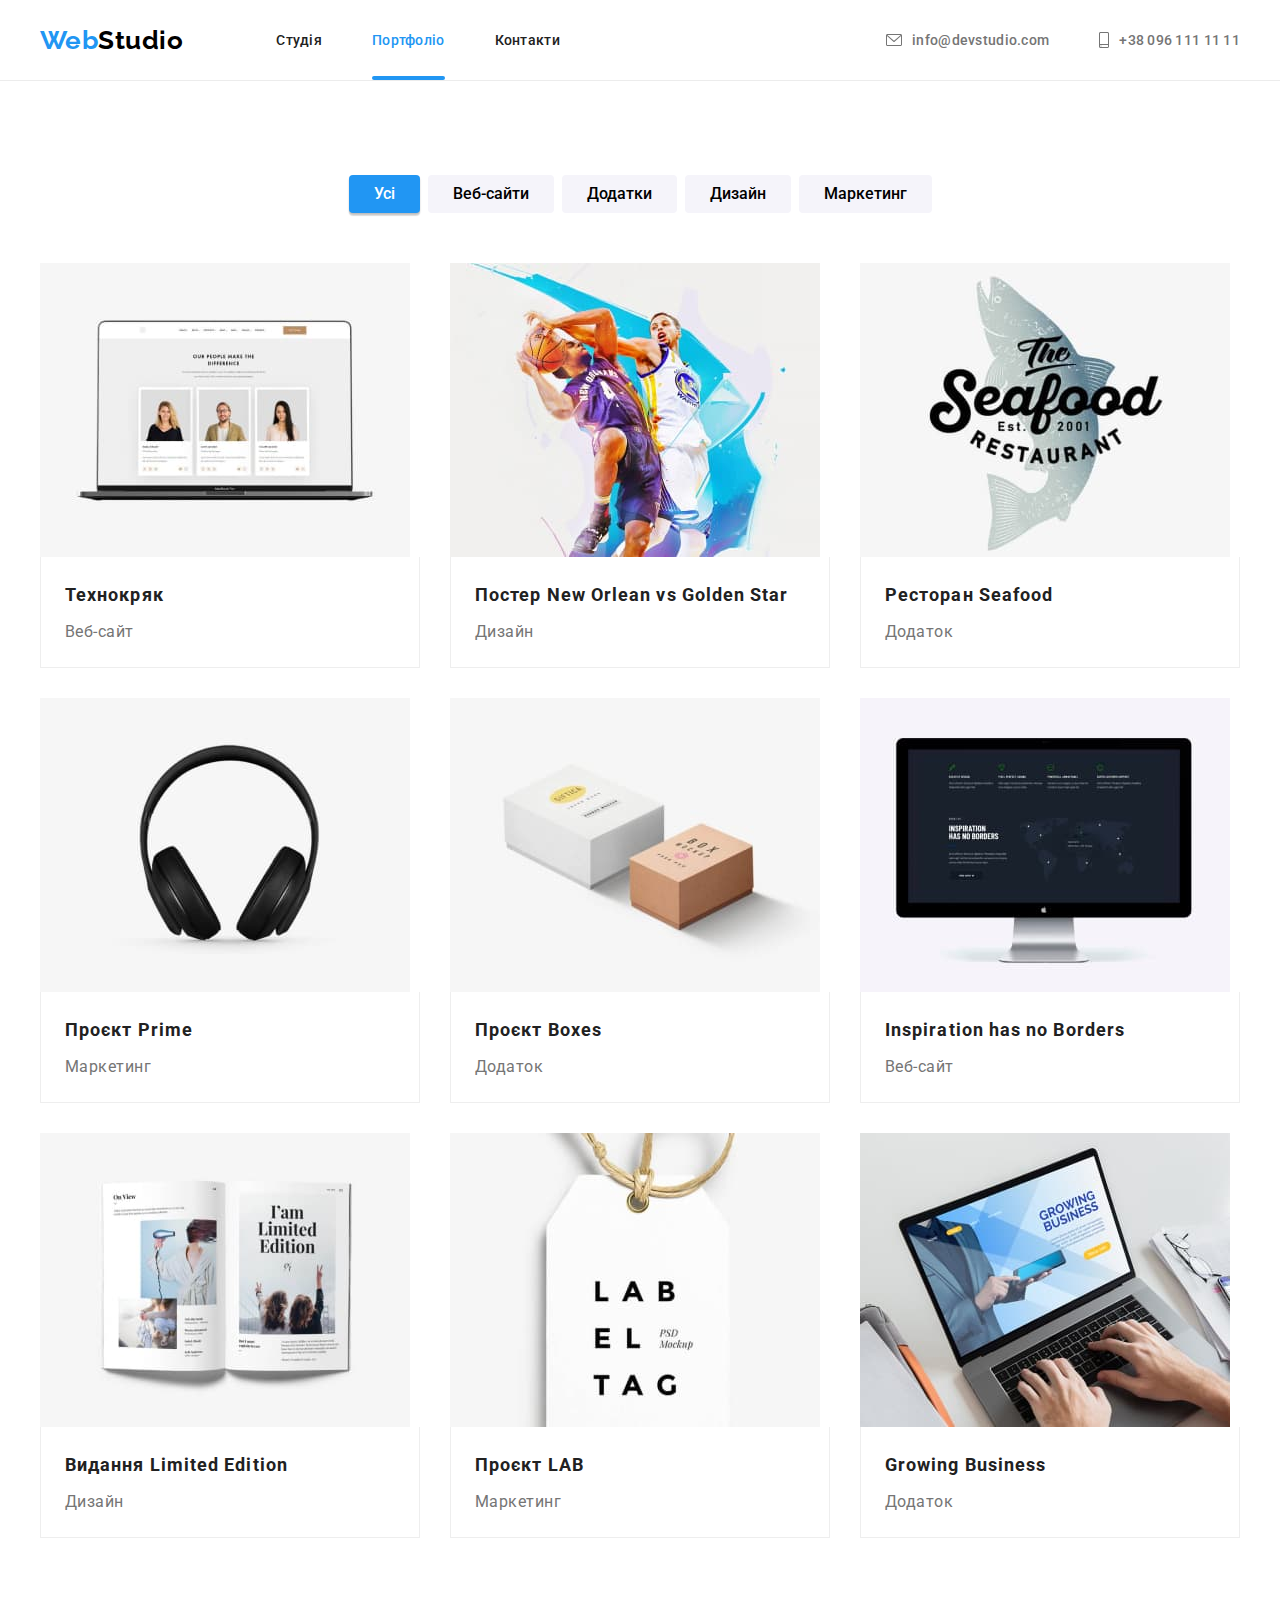
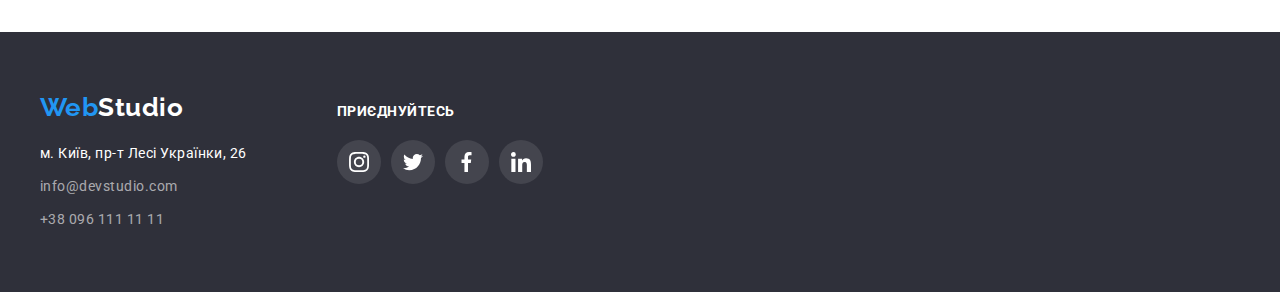
==== portfolio.html @ 825cc547 "copied files from goit-markup-hw-06" ====
<!DOCTYPE html>
<html lang="uk">
  <head>
    <meta charset="UTF-8" />
    <meta http-equiv="X-UA-Compatible" content="IE=edge" />
    <meta name="viewport" content="width=device-width, initial-scale=1.0" />
    <link
      rel="stylesheet"
      href="https://cdnjs.cloudflare.com/ajax/libs/modern-normalize/1.1.0/modern-normalize.min.css"
      integrity="sha512-wpPYUAdjBVSE4KJnH1VR1HeZfpl1ub8YT/NKx4PuQ5NmX2tKuGu6U/JRp5y+Y8XG2tV+wKQpNHVUX03MfMFn9Q=="
      crossorigin="anonymous"
      referrerpolicy="no-referrer" />
    <link rel="stylesheet" href="./css/style.css" />
    <link rel="preconnect" href="https://fonts.googleapis.com" />
    <link rel="preconnect" href="https://fonts.gstatic.com" crossorigin />
    <link
      href="https://fonts.googleapis.com/css2?family=Raleway:wght@700&family=Roboto:wght@400;500;700;900&display=swap"
      rel="stylesheet" />
    <title>Студія веб розробки WebStudio</title>
  </head>

  <body class="page">
    <header class="header">
      <div class="container header-container">
        <nav class="header-nav">
          <a class="logo link header-logo" href="./index.html" lang="en">
            <span class="logo--accent">Web</span
            ><span class="logo--dark">Studio</span></a
          >
          <ul class="list header-list">
            <li class="header-item">
              <a class="link header-link" href="./index.html">Студія</a>
            </li>
            <li class="header-item">
              <a class="link header-link current" href="./portfolio.html">
                Портфоліо
              </a>
            </li>
            <li class="header-item">
              <a class="link header-link" href="#">Контакти</a>
            </li>
          </ul>
        </nav>
        <ul class="list header-list">
          <li class="header-item">
            <a
              class="link header-link header-link-contacts"
              href="mailto:info@devstudio.com">
              <svg class="header-icon" width="16" height="12">
                <use href="./images/icons.svg#envelope"></use>
              </svg>
              info@devstudio.com
            </a>
          </li>
          <li class="header-item">
            <a
              class="link header-link header-link-contacts"
              href="tel:+380961111111">
              <svg class="header-icon" width="10px" height="16px">
                <use href="./images/icons.svg#smartphone"></use>
              </svg>
              +38 096 111 11 11
            </a>
          </li>
        </ul>
      </div>
    </header>
    <main>
      <section class="section">
        <div class="container portfolio">
          <h2 class="visually-hidden">Наші проєкти</h2>
          <ul class="list portfolio-filters">
            <li class="portfolio-filter">
              <button class="btn btn-filter active" type="button">Усі</button>
            </li>
            <li class="portfolio-filter">
              <button class="btn btn-filter" type="button">Веб-сайти</button>
            </li>
            <li class="portfolio-filter">
              <button class="btn btn-filter" type="button">Додатки</button>
            </li>
            <li class="portfolio-filter">
              <button class="btn btn-filter" type="button">Дизайн</button>
            </li>
            <li class="portfolio-filter">
              <button class="btn btn-filter" type="button">Маркетинг</button>
            </li>
          </ul>
          <ul class="list portfolio-list card-set">
            <li class="portfolio-item card-set-item">
              <a class="link portfolio-link" href="#">
                <div class="portfolio-overlay-wrap">
                  <img
                    src="./images/portfolio/project-website-tehnokrjak-compress.jpg"
                    alt="Ноутбук з зображенням команди на екрані"
                    width="370"
                    height="294" />
                  <div class="portfolio-overlay-card">
                    <p class="portfolio-overlay-text">
                      Ресурс пропонує комплексні пропозиції з різним рівнем
                      функціоналу та сервісів. Все це дозволить відвідувачу
                      отримати вичерпні відомості про компанію чи приватну
                      особу.
                    </p>
                  </div>
                </div>
                <div class="portfolio-text">
                  <h3 class="portfolio-heading">Технокряк</h3>
                  <p class="portfolio-desc">Веб-сайт</p>
                </div>
              </a>
            </li>
            <li class="portfolio-item card-set-item">
              <a class="link portfolio-link" href="#"
                ><div class="portfolio-overlay-wrap">
                  <img
                    src="./images/portfolio/project-poster-compress.jpg"
                    alt=""
                    width="370"
                    height="294" />
                  <div class="portfolio-overlay-card">
                    <p class="portfolio-overlay-text">
                      Ресурс пропонує комплексні пропозиції з різним рівнем
                      функціоналу та сервісів. Все це дозволить відвідувачу
                      отримати вичерпні відомості про компанію чи приватну
                      особу.
                    </p>
                  </div>
                </div>
                <div class="portfolio-text">
                  <h3 class="portfolio-heading">
                    Постер New Orlean vs Golden Star
                  </h3>
                  <p class="portfolio-desc">Дизайн</p>
                </div>
              </a>
            </li>
            <li class="portfolio-item card-set-item">
              <a class="link portfolio-link" href="#">
                <div class="portfolio-overlay-wrap">
                  <img
                    src="./images/portfolio/project-restaurant-seafood-compress.jpg"
                    alt=""
                    width="370"
                    height="294" />
                  <div class="portfolio-overlay-card">
                    <p class="portfolio-overlay-text">
                      Ресурс пропонує комплексні пропозиції з різним рівнем
                      функціоналу та сервісів. Все це дозволить відвідувачу
                      отримати вичерпні відомості про компанію чи приватну
                      особу.
                    </p>
                  </div>
                </div>
                <div class="portfolio-text">
                  <h3 class="portfolio-heading">Ресторан Seafood</h3>
                  <p class="portfolio-desc">Додаток</p>
                </div>
              </a>
            </li>
            <li class="portfolio-item card-set-item">
              <a class="link portfolio-link" href="#"
                ><div class="portfolio-overlay-wrap">
                  <img
                    src="./images/portfolio/project-prime-compress.jpg"
                    alt=""
                    width="370"
                    height="294" />
                  <div class="portfolio-overlay-card">
                    <p class="portfolio-overlay-text">
                      Ресурс пропонує комплексні пропозиції з різним рівнем
                      функціоналу та сервісів. Все це дозволить відвідувачу
                      отримати вичерпні відомості про компанію чи приватну
                      особу.
                    </p>
                  </div>
                </div>
                <div class="portfolio-text">
                  <h3 class="portfolio-heading">Проєкт Prime</h3>
                  <p class="portfolio-desc">Маркетинг</p>
                </div>
              </a>
            </li>
            <li class="portfolio-item card-set-item">
              <a class="link portfolio-link" href="#"
                ><div class="portfolio-overlay-wrap">
                  <img
                    src="./images/portfolio/project-boxes-compress.jpg"
                    alt=""
                    width="370"
                    height="294" />
                  <div class="portfolio-overlay-card">
                    <p class="portfolio-overlay-text">
                      Ресурс пропонує комплексні пропозиції з різним рівнем
                      функціоналу та сервісів. Все це дозволить відвідувачу
                      отримати вичерпні відомості про компанію чи приватну
                      особу.
                    </p>
                  </div>
                </div>
                <div class="portfolio-text">
                  <h3 class="portfolio-heading">Проєкт Boxes</h3>
                  <p class="portfolio-desc">Додаток</p>
                </div>
              </a>
            </li>
            <li class="portfolio-item card-set-item">
              <a class="link portfolio-link" href="#"
                ><div class="portfolio-overlay-wrap">
                  <img
                    src="./images/portfolio/project-6-compress.jpg"
                    alt=""
                    width="370"
                    height="294" />
                  <div class="portfolio-overlay-card">
                    <p class="portfolio-overlay-text">
                      Ресурс пропонує комплексні пропозиції з різним рівнем
                      функціоналу та сервісів. Все це дозволить відвідувачу
                      отримати вичерпні відомості про компанію чи приватну
                      особу.
                    </p>
                  </div>
                </div>
                <div class="portfolio-text">
                  <h3 class="portfolio-heading" lang="en">
                    Inspiration has no Borders
                  </h3>
                  <p class="portfolio-desc">Веб-сайт</p>
                </div>
              </a>
            </li>
            <li class="portfolio-item card-set-item">
              <a class="link portfolio-link" href="#"
                ><div class="portfolio-overlay-wrap">
                  <img
                    src="./images/portfolio/project-limited-edition-compress.jpg"
                    alt=""
                    width="370"
                    height="294" />
                  <div class="portfolio-overlay-card">
                    <p class="portfolio-overlay-text">
                      Ресурс пропонує комплексні пропозиції з різним рівнем
                      функціоналу та сервісів. Все це дозволить відвідувачу
                      отримати вичерпні відомості про компанію чи приватну
                      особу.
                    </p>
                  </div>
                </div>
                <div class="portfolio-text">
                  <h3 class="portfolio-heading">Видання Limited Edition</h3>
                  <p class="portfolio-desc">Дизайн</p>
                </div>
              </a>
            </li>
            <li class="portfolio-item card-set-item">
              <a class="link portfolio-link" href="#"
                ><div class="portfolio-overlay-wrap">
                  <img
                    src="./images/portfolio/project-lab-compress.jpg"
                    alt=""
                    width="370"
                    height="294" />
                  <div class="portfolio-overlay-card">
                    <p class="portfolio-overlay-text">
                      Ресурс пропонує комплексні пропозиції з різним рівнем
                      функціоналу та сервісів. Все це дозволить відвідувачу
                      отримати вичерпні відомості про компанію чи приватну
                      особу.
                    </p>
                  </div>
                </div>
                <div class="portfolio-text">
                  <h3 class="portfolio-heading">Проєкт LAB</h3>
                  <p class="portfolio-desc">Маркетинг</p>
                </div>
              </a>
            </li>
            <li class="portfolio-item card-set-item">
              <a class="link portfolio-link" href="#"
                ><div class="portfolio-overlay-wrap">
                  <img
                    src="./images/portfolio/project-9-compress.jpg"
                    alt=""
                    width="370"
                    height="294" />
                  <div class="portfolio-overlay-card">
                    <p class="portfolio-overlay-text">
                      Ресурс пропонує комплексні пропозиції з різним рівнем
                      функціоналу та сервісів. Все це дозволить відвідувачу
                      отримати вичерпні відомості про компанію чи приватну
                      особу.
                    </p>
                  </div>
                </div>
                <div class="portfolio-text">
                  <h3 class="portfolio-heading" lang="en">Growing Business</h3>
                  <p class="portfolio-desc">Додаток</p>
                </div>
              </a>
            </li>
          </ul>
        </div>
      </section>
    </main>

    <footer class="footer">
      <div class="container footer-container">
        <div class="footer-column footer-contacts">
          <a class="link logo" href="./index.html" lang="en"
            ><span class="logo--accent">Web</span
            ><span class="logo--contrast">Studio</span></a
          >
          <address class="footer-address">
            <ul class="list footer-list">
              <li class="footer-item">
                <a
                  class="link footer-link map-link"
                  href="https://goo.gl/maps/CPtrU1FHBa2aNyZL9"
                  target="_blank"
                  rel="noopener noreferrer nofollow"
                  >м. Київ, пр-т Лесі Українки, 26</a
                >
              </li>
              <li class="footer-item">
                <a
                  class="link footer-link footer-link-contacts"
                  href="mailto:info@devstudio.com"
                  >info@devstudio.com</a
                >
              </li>
              <li class="footer-item">
                <a
                  class="link footer-link footer-link-contacts"
                  href="tel:+380961111111"
                  >+38 096 111 11 11</a
                >
              </li>
            </ul>
          </address>
        </div>
        <div class="footer-column">
          <h2 class="footer-heading">Приєднуйтесь</h2>
          <ul class="list social-list">
            <li class="social-item">
              <a href="#" class="link social-link footer-social-link">
                <svg class="footer-social-icon" width="20px" height="20px">
                  <use href="./images/icons.svg#instagram"></use>
                </svg>
              </a>
            </li>
            <li class="social-item">
              <a href="#" class="link social-link footer-social-link">
                <svg class="footer-social-icon" width="20px" height="20px">
                  <use href="./images/icons.svg#twitter"></use>
                </svg>
              </a>
            </li>
            <li class="social-item">
              <a href="#" class="link social-link footer-social-link">
                <svg class="footer-social-icon" width="20px" height="20px">
                  <use href="./images/icons.svg#fb"></use>
                </svg>
              </a>
            </li>
            <li class="social-item">
              <a href="#" class="link social-link footer-social-link">
                <svg class="footer-social-icon" width="20px" height="20px">
                  <use href="./images/icons.svg#linkedin"></use>
                </svg>
              </a>
            </li>
          </ul>
        </div>
      </div>
    </footer>
  </body>
</html>
---- css/style.css ----
/*=============================================
=            General rules            =
=============================================*/

/*----------  Global rules  ----------*/

:root {
  --color-white: #fff;
  --color-white-opacity-1: rgba(255, 255, 255, 0.1);
  --color-black: #000;
  --color-black-opacity-1: rgba(0, 0, 0, 0.1);
  --color-black-opacity-2: rgba(0, 0, 0, 0.2);

  --color-dark-overlay-1: rgba(47, 48, 58, 0.8);

  --color-brand-1: #2196f3;
  --color-brand-opacity: rgba(33, 150, 243, 0.9);
  --color-brand-2: var(--color-black);

  --color-font-1: #212121;
  --color-font-2: #757575;
  --color-font-3-c: var(--color-white);
  --color-font-4-t: rgba(255, 255, 255, 0.6);

  --color-site-1: #2f303a;
  --color-site-2: #f5f4fa;
  --color-site-3: #eee;
  --color-site-gray-1: #ececec;
  --color-site-gray-2: #afb1b8;
  --color-site-gray-3: rgba(33, 33, 33, 0.2);
  --color-site-gray-4: rgba(117, 117, 117, 0.5);
  /*fill icons*/

  --color-btn-active: #188ce8;

  --container-width: 1200px;
  --container-padding-h: 15px;

  /* card-set */
  --items: 1;
  --indent: 30px;
  --diametr-social-link: 44px;

  /* transition */
  --transition-duration: 250ms;
  --transition-timing-function: cubic-bezier(0.4, 0, 0.2, 1);
}

.page {
  font-family: 'Roboto', sans-serif;
  letter-spacing: 0.03em;

  color: var(--color-font-1);
  margin: 0;
}

/*----------  Resets  ----------*/

h1,
h2,
h3,
h4,
p {
  margin: 0;
}

img {
  display: block;
  max-width: 100%;
  height: auto;
}

.link {
  text-decoration: none;
  color: inherit;
}

.list {
  list-style-type: none;

  margin: 0;
  padding-left: 0;
}

/*----------  Hidden  ----------*/

.visually-hidden:not(:focus):not(:active) {
  position: absolute;

  width: 1px;
  height: 1px;
  margin: -1px;
  border: 0;
  padding: 0;

  white-space: nowrap;

  clip-path: inset(100%);
  clip: rect(0 0 0 0);
  overflow: hidden;
}

/*----------  Basic rules  ----------*/

.container {
  max-width: var(--container-width);
  width: 100%;
  padding-left: var(--container-padding-h);
  padding-right: var(--container-padding-h);
  margin: 0 auto;
}

.section {
  padding: 94px 0;
}

.section-title {
  font-weight: 700;
  font-size: 36px;
  line-height: 1.17;
  text-align: center;

  margin-bottom: 50px;
}

/*----------  Card set  ----------*/

.card-set {
  display: flex;
  flex-wrap: wrap;
  gap: var(--indent);
}

.card-set-item {
  flex-basis: calc((100% - var(--indent) * (var(--items) - 1)) / var(--items));
}

/*----------  Buttons  ----------*/

.btn {
  padding: 0;
  font-family: inherit;
  cursor: pointer;
}

.main-btn {
  min-width: 200px;

  padding-top: 10px;
  padding-bottom: 10px;

  font-weight: 700;
  font-size: 16px;
  line-height: 1.88;
  text-align: center;
  letter-spacing: 0.06em;
  color: var(--color-font-3-c);

  border: 0;
  border-radius: 4px;

  box-shadow: 0px 4px 4px rgba(0, 0, 0, 0.15);
  background-color: var(--color-brand-1);
}

/*----------  Social links  ----------*/
.social-list {
  display: flex;
  align-items: center;
  justify-content: space-between;
  gap: 10px;
}

.social-item {
  width: var(--diametr-social-link);
  height: var(--diametr-social-link);

  border-radius: 50%;
}

.social-link {
  display: flex;
  justify-content: center;
  align-items: center;

  width: 100%;
  height: 100%;

  border-radius: inherit;
}

/*----------  Logo  ----------*/

.logo {
  font-family: 'Raleway', sans-serif;
  font-weight: 700;
  font-size: 26px;
}

.logo--accent {
  color: var(--color-brand-1);
}

.logo--dark {
  color: var(--color-brand-2);
}

.logo--contrast {
  color: var(--color-font-3-c);
}

/*=====  End of General rules  ======*/

/*=============================================
=            Header            =
=============================================*/

.header {
  border-bottom: 1px solid var(--color-site-gray-1);
}

.header-container {
  display: flex;
  justify-content: space-between;
}

.header-nav {
  display: flex;
  align-items: center;
}

.header-logo {
  margin-right: 93px;
}

.header-list {
  display: flex;
  gap: 50px;
  align-items: center;
}

.header-link {
  font-weight: 500;
  font-size: 14px;
  letter-spacing: 0.02em;

  display: inline-block;
  padding: 32px 0;

  transition: color var(--transition-duration) var(--transition-timing-function);
}

.header-link.current {
  position: relative;

  color: var(--color-brand-1);
}

.header-link.current::after {
  content: '';

  display: block;
  position: absolute;
  bottom: 0;
  left: 0;

  height: 4px;
  width: 100%;

  border-radius: 2px;
  background-color: var(--color-brand-1);
}

.header-link:focus,
.header-link:hover,
.footer-link:focus,
.footer-link:hover {
  color: var(--color-brand-1);
  /* fill: var(--color-brand-1); */
}

.header-link-contacts {
  color: var(--color-font-2);
  display: flex;
  align-items: center;
  justify-content: space-between;
  gap: 10px;
}

.header-icon {
  fill: currentColor;
}
/*=====  End of Header  ======*/

/*=============================================
=            Footer            =
=============================================*/

.footer {
  background-color: var(--color-site-1);

  padding-top: 60px;
  padding-bottom: 60px;
}

.footer-container {
  display: flex;
  align-items: baseline;
}

.footer-heading {
  font-weight: 700;
  font-size: 14px;
  line-height: 1.14;
  text-transform: uppercase;

  color: var(--color-white);

  margin-bottom: 20px;
}

/*----------  Footer contacts  ----------*/

.footer-contacts {
  margin-right: 90px;
}

.footer-address {
  font-style: normal;

  margin-top: 20px;
}

.footer-list {
  display: flex;
  flex-direction: column;
  align-items: flex-start;
  justify-content: space-between;
  gap: 9px;
}

.footer-link {
  font-size: 14px;
  line-height: 1.71;

  transition: color var(--transition-duration) var(--transition-timing-function);
}

.map-link {
  color: var(--color-font-3-c);
}

.footer-link-contacts {
  color: var(--color-font-4-t);
}

/*----------  Footer social  ----------*/

.footer-social-link {
  background-color: var(--color-white-opacity-1);
  color: var(--color-white);

  transition: background-color var(--transition-duration)
    var(--transition-timing-function);
}

.footer-social-icon {
  fill: currentColor;
}

.footer-social-link:hover,
.footer-social-link:focus {
  background-color: var(--color-brand-1);
}

/*----------  Footer form  ----------*/
.footer-form {
  margin-left: auto;
}

.footer-input {
  display: inline-block;
  width: 358px;
  height: 50px;

  margin-right: 12px;
  padding: 15px 16px;

  background-color: transparent;

  border: 1px solid rgba(255, 255, 255, 0.3);
  filter: drop-shadow(0px 4px 4px rgba(0, 0, 0, 0.15));
  border-radius: 4px;

  font-size: 16px;
  line-height: 1.25;
  color: var(--color-font-4-t);
}

.footer-label {
  display: block;
}

.footer-input::placeholder {
  font-size: 16px;
  line-height: 1.25;
  color: var(--color-font-4-t);
}

.footer-btn {
  display: inline-flex;
  align-items: center;
  gap: 10px;

  padding-left: 28px;
  padding-right: 28px;
}

.footer-btn-icon {
  fill: currentColor;
}
/*=====  End of Footer  ======*/

/*=============================================
=            Modal            =
=============================================*/

.backdrop {
  position: fixed;
  left: 0;
  top: 0;
  bottom: 0;
  right: 0;

  background-color: var(--color-black-opacity-2);

  transition: visibility var(--transition-duration)
      var(--transition-timing-function),
    opacity var(--transition-duration) var(--transition-timing-function);
}

.backdrop.is-hidden {
  visibility: hidden;
  opacity: 0;
  pointer-events: none;
}

.modal {
  position: absolute;
  top: 50%;
  left: 50%;

  width: 528px;
  min-height: 581px;

  padding: 40px;

  background-color: var(--color-white);

  box-shadow: 0px 1px 3px rgba(0, 0, 0, 0.12), 0px 1px 1px rgba(0, 0, 0, 0.14),
    0px 2px 1px rgba(0, 0, 0, 0.2);
  border-radius: 4px;

  opacity: 1;

  transform: translate(-50%, -50%) scale(1);

  transition: transform var(--transition-duration)
      var(--transition-timing-function),
    opacity var(--transition-duration) var(--transition-timing-function);
}

.backdrop.is-hidden .modal {
  opacity: 0;
  transform: translate(-50%, -50%) scale(0.3);

  transition: transform var(--transition-duration)
      var(--transition-timing-function),
    opacity var(--transition-duration) var(--transition-timing-function);
}

.modal-btn-cloze {
  display: flex;
  justify-content: center;
  align-items: center;

  position: absolute;
  top: 8px;
  right: 8px;

  width: 30px;
  height: 30px;
  border-radius: 50%;
  border: 1px solid var(--color-black-opacity-1);

  background-color: inherit;
  color: var(--color-black);

  transition: color var(--transition-duration) var(--transition-timing-function);
}
.modal-cloze-icon {
  fill: currentColor;
}

.modal-btn-cloze:hover, .modal-btn-cloze:focus {
  color: var(--color-brand-1);
}

.modal-heading {
  margin-bottom: 12px;

  font-weight: 700;
  font-size: 20px;
  line-height: 1.15;
  text-align: center;
}

/*----------  Modal Form  ----------*/
.modal-form-label {
  display: block;

  margin-bottom: 4px;

  font-size: 12px;
  line-height: 1.17;
  letter-spacing: 0.01em;
  color: var(--color-font-2);
}

.modal-form-input-wrap {
  position: relative;

  margin-bottom: 10px;
}

.modal-form-input {
  width: 100%;
  height: 40px;

  padding: 11px 12px 11px 42px;

  border: 1px solid var(--color-site-gray-3);
  border-radius: 4px;
  outline: transparent;

  transition: border-color var(--transition-duration) var(--transition-timing-function);
}

.modal-form-input:focus {
  border-color: var(--color-brand-1);
}

.modal-form-icon {
  position: absolute;
  left: 12px;
  top: 50%;
  transform: translateY(-50%);

  fill: currentColor;

  transition: fill var(--transition-duration) var(--transition-timing-function);

  pointer-events: none;
}

.modal-form-input:focus + .modal-form-icon {
  fill: var(--color-brand-1);
}


.modal-form-comment {
  width: 100%;
  height: 120px;

  padding: 12px 16px;
  margin-bottom: 20px;

  border: 1px solid var(--color-site-gray-3);
  border-radius: 4px;
  outline: none;

  resize: none;
}

.modal-form-comment:focus {
  border-color: var(--color-brand-1);
}

.modal-form-comment::placeholder {
  margin-bottom: 20px;

  font-size: 12px;
  line-height: 14px;
  letter-spacing: 0.01em;
  color: var(--color-site-gray-4);
}

.modal-form-checkbox-label {
  display: flex;
  align-items: center;
  justify-content: center;

  margin-bottom: 30px;

  font-size: 14px;
  line-height: 1.71;
  color: var(--color-font-2);
}

.modal-form-checkbox {
  appearance: none;
  --webkit-appearance: none;
}

.modal-form-checkbox:checked + .modal-form-checkbox-icon {
  border-color: var(--color-brand-1);
  background-color: var(--color-brand-1);
  border-width: 1px;
}

.modal-form-checkbox:focus-visible + .modal-form-checkbox-icon, .modal-form-checkbox:checked:focus-visible + .modal-form-checkbox-icon {
  box-shadow: 0 0 6px var(--color-brand-opacity);
}

.modal-form-checkbox-icon {
  margin-right: 8px;
  fill: var(--color-white);
  border: 2px solid var(--color-font-1);
  border-radius: 2px;

  outline: none;

  transition: border-color var(--transition-duration) var(--transition-timing-function),
  background-color var(--transition-duration)
    var(--transition-timing-function),
  box-shadow var(--transition-duration) var(--transition-timing-function),border-width var(--transition-duration) var(--transition-timing-function);
}

.modal-form-checkbox-icon + span {
  margin-right: 0.3em;
}

.modal-form-checkbox-link {
  color: var(--color-brand-1);
}

.modal-btn-submit {
  display: block;
  margin: auto;
}

/*=====  End of Modal  ======*/

/*=============================================
=            Main index.html            =
=============================================*/

/*----------  Hero section  ----------*/

.section-hero {
  max-width: 1600px;
  min-height: 600px;

  margin: auto;
  padding: 200px 0;

  background-image: linear-gradient(
      rgba(47, 48, 58, 0.4),
      rgba(47, 48, 58, 0.4)
    ),
    url(../images/home/hero-bg.jpg);
  background-color: var(--color-site-1);
}

.hero {
  display: flex;
  flex-direction: column;
  justify-content: space-between;
  align-items: center;
  gap: 30px;
}

.page-title {
  max-width: 696px;
  font-weight: 900;
  font-size: 44px;
  line-height: 1.36;
  letter-spacing: 0.06em;
  text-transform: uppercase;
  text-align: center;

  color: var(--color-font-3-c);
}

.hero-btn {
  padding-left: 32px;
  padding-right: 32px;
}

.hero-btn:active {
  background-color: var(--color-btn-active);
}

/*----------  Features section  ----------*/

.features-item {
  --items: 4;
}

.feature-icon {
  display: flex;
  justify-content: center;
  align-items: center;

  height: 120px;
  margin-bottom: 30px;

  border-radius: 4px;

  background-color: var(--color-site-2);
}

.feature-heading {
  font-weight: 700;
  font-size: 14px;
  text-transform: uppercase;

  margin-bottom: 10px;
}

.feature-text {
  font-size: 14px;
  line-height: 1.71;

  color: var(--color-font-2);
}

/*----------  Projects session  ----------*/

.section-projects {
  padding-top: 0;
}

.projects-item {
  --items: 3;

  position: relative;
}

.projects-label {
  position: absolute;
  left: 0;
  bottom: 0;

  height: 70px;
  width: 100%;

  padding: 27px 0;

  background-color: var(--color-dark-overlay-1);
}

.projects-heading {
  font-weight: 700;
  font-size: 14px;
  line-height: 1.14;
  text-align: center;
  text-transform: uppercase;

  color: var(--color-font-3-c);
}
/*----------  Team section  ----------*/

.section-team {
  background-color: var(--color-site-2);
}

.team-item {
  --items: 4;

  background-color: var(--color-white);
  box-shadow: 0px 1px 3px rgba(0, 0, 0, 0.12), 0px 1px 1px rgba(0, 0, 0, 0.14),
    0px 2px 1px rgba(0, 0, 0, 0.2);

  border-radius: 0 0 4px 4px;
}

.team-text {
  padding: 30px 32px;

  /* border-radius: 0 0 4px 4px; */
}

.team-heading {
  font-weight: 500;
  font-size: 16px;
  text-align: center;

  margin-bottom: 10px;
}

.team-desc {
  font-size: 16px;
  text-align: center;

  margin-bottom: 16px;
  color: var(--color-font-2);
}

.team-social-link {
  color: var(--color-site-gray-2);

  transition: color var(--transition-duration) var(--transition-timing-function),
    background-color var(--transition-duration)
      var(--transition-timing-function);
}

.team-social-icon {
  fill: currentColor;
}

.team-social-link:hover,
.team-social-link:focus {
  background-color: var(--color-brand-1);
  color: var(--color-white);
}

/* .team-social-link:hover .team-social-icon { */

/*----------  Clients section  ----------*/

.clients-item {
  --items: 6;
}

.clients-link {
  display: flex;
  justify-content: center;
  align-items: center;
  height: 92px;

  border: 1px solid var(--color-site-gray-2);
  border-radius: 4px;

  color: var(--color-site-gray-2);

  transition: color var(--transition-duration) var(--transition-timing-function),
    border-color var(--transition-duration) var(--transition-timing-function);
}

.clients-icon {
  fill: currentColor;
}

.clients-link:hover,
.clients-link:focus {
  border-color: var(--color-brand-1);

  color: var(--color-brand-1);
}

/*=====  End of Main  ======*/

/*=============================================
=            Main portfolio.html            =
=============================================*/

.portfolio-filters {
  display: flex;
  justify-content: center;
  gap: 8px;

  margin-bottom: 50px;
}

.portfolio-list {
  --items: 3;
}

.portfolio-link {
  display: block;

  transition: box-shadow var(--transition-duration)
    var(--transition-timing-function);
}

.portfolio-link:hover,
.portfolio-link:focus {
  box-shadow: 0px 1px 1px rgba(0, 0, 0, 0.12), 0px 4px 4px rgba(0, 0, 0, 0.06),
    1px 4px 6px rgba(0, 0, 0, 0.16);
}

.portfolio-link:is(:hover, :focus) .portfolio-overlay-card {
  transform: translateY(-100%);
}

.btn-filter {
  font-weight: 500;
  font-size: 16px;
  line-height: 1.62;
  text-align: center;

  padding: 6px 25px;

  border: none;
  border-radius: 4px;

  background-color: var(--color-site-2);

  transition: color var(--transition-duration) var(--transition-timing-function),
    background-color var(--transition-duration)
      var(--transition-timing-function),
    box-shadow var(--transition-duration) var(--transition-timing-function);
}

.btn-filter.active,
.btn-filter:focus,
.btn-filter:hover {
  background-color: var(--color-brand-1);
  color: var(--color-font-3-c);

  box-shadow: 0px 3px 1px rgba(0, 0, 0, 0.1), 0px 1px 2px rgba(0, 0, 0, 0.08),
    0px 2px 2px rgba(0, 0, 0, 0.12);
}

.portfolio-text {
  padding: 20px 24px;

  border: 1px solid var(--color-site-3);
  border-top: none;
}

.portfolio-heading {
  font-weight: 700;
  font-size: 18px;
  line-height: 2;
  letter-spacing: 0.06em;

  margin-bottom: 4px;
}

.portfolio-desc {
  font-size: 16px;
  line-height: 1.88;

  color: var(--color-font-2);
}

/*----------  Overlay  ----------*/
.portfolio-overlay-wrap {
  position: relative;
  overflow: hidden;
}

.portfolio-overlay-card {
  display: flex;
  justify-content: center;
  align-items: center;

  position: absolute;
  left: 0;
  top: 100%;

  width: 100%;
  height: 100%;

  padding: 0 24px;

  background-color: var(--color-brand-opacity);

  transition: transform var(--transition-duration)
    var(--transition-timing-function);
}

.portfolio-overlay-text {
  font-size: 18px;
  line-height: 1.56;

  color: var(--color-font-3-c);
}
/*=====  End of Main portfolio.html  ======*/
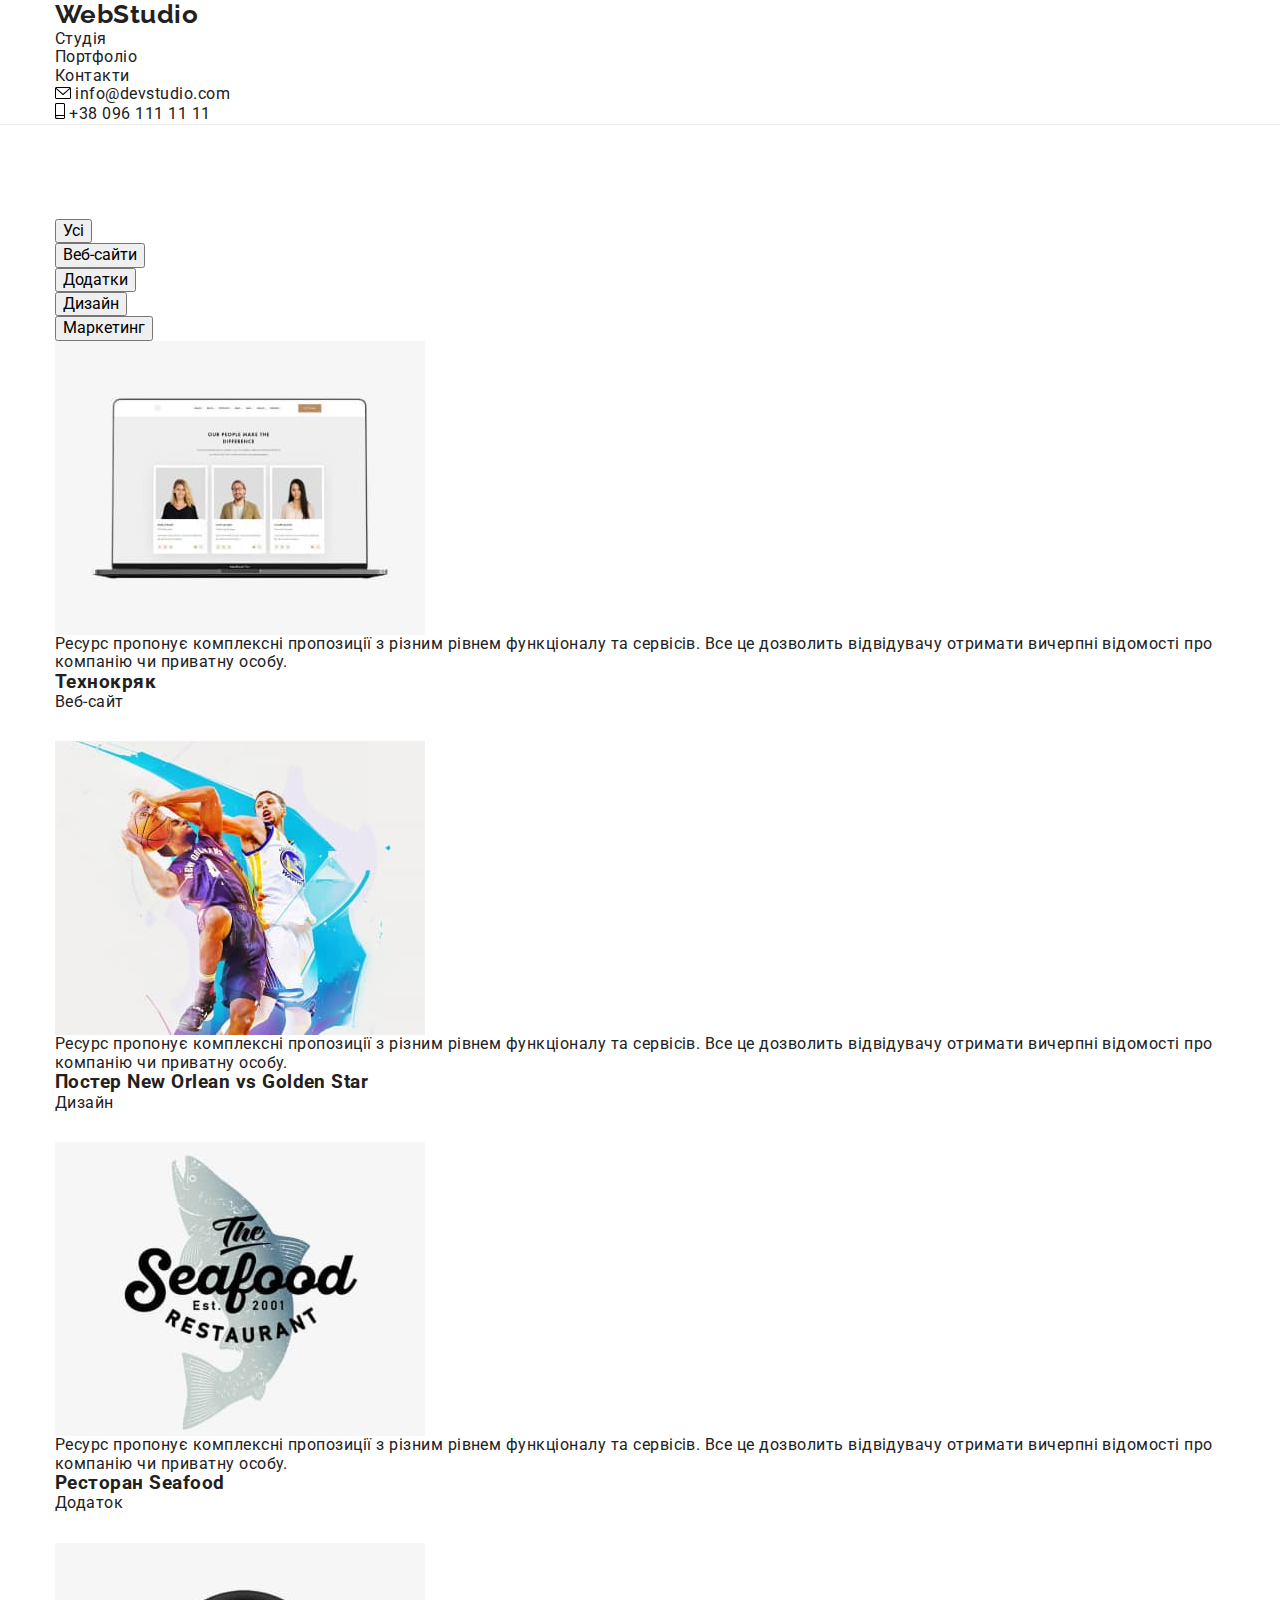
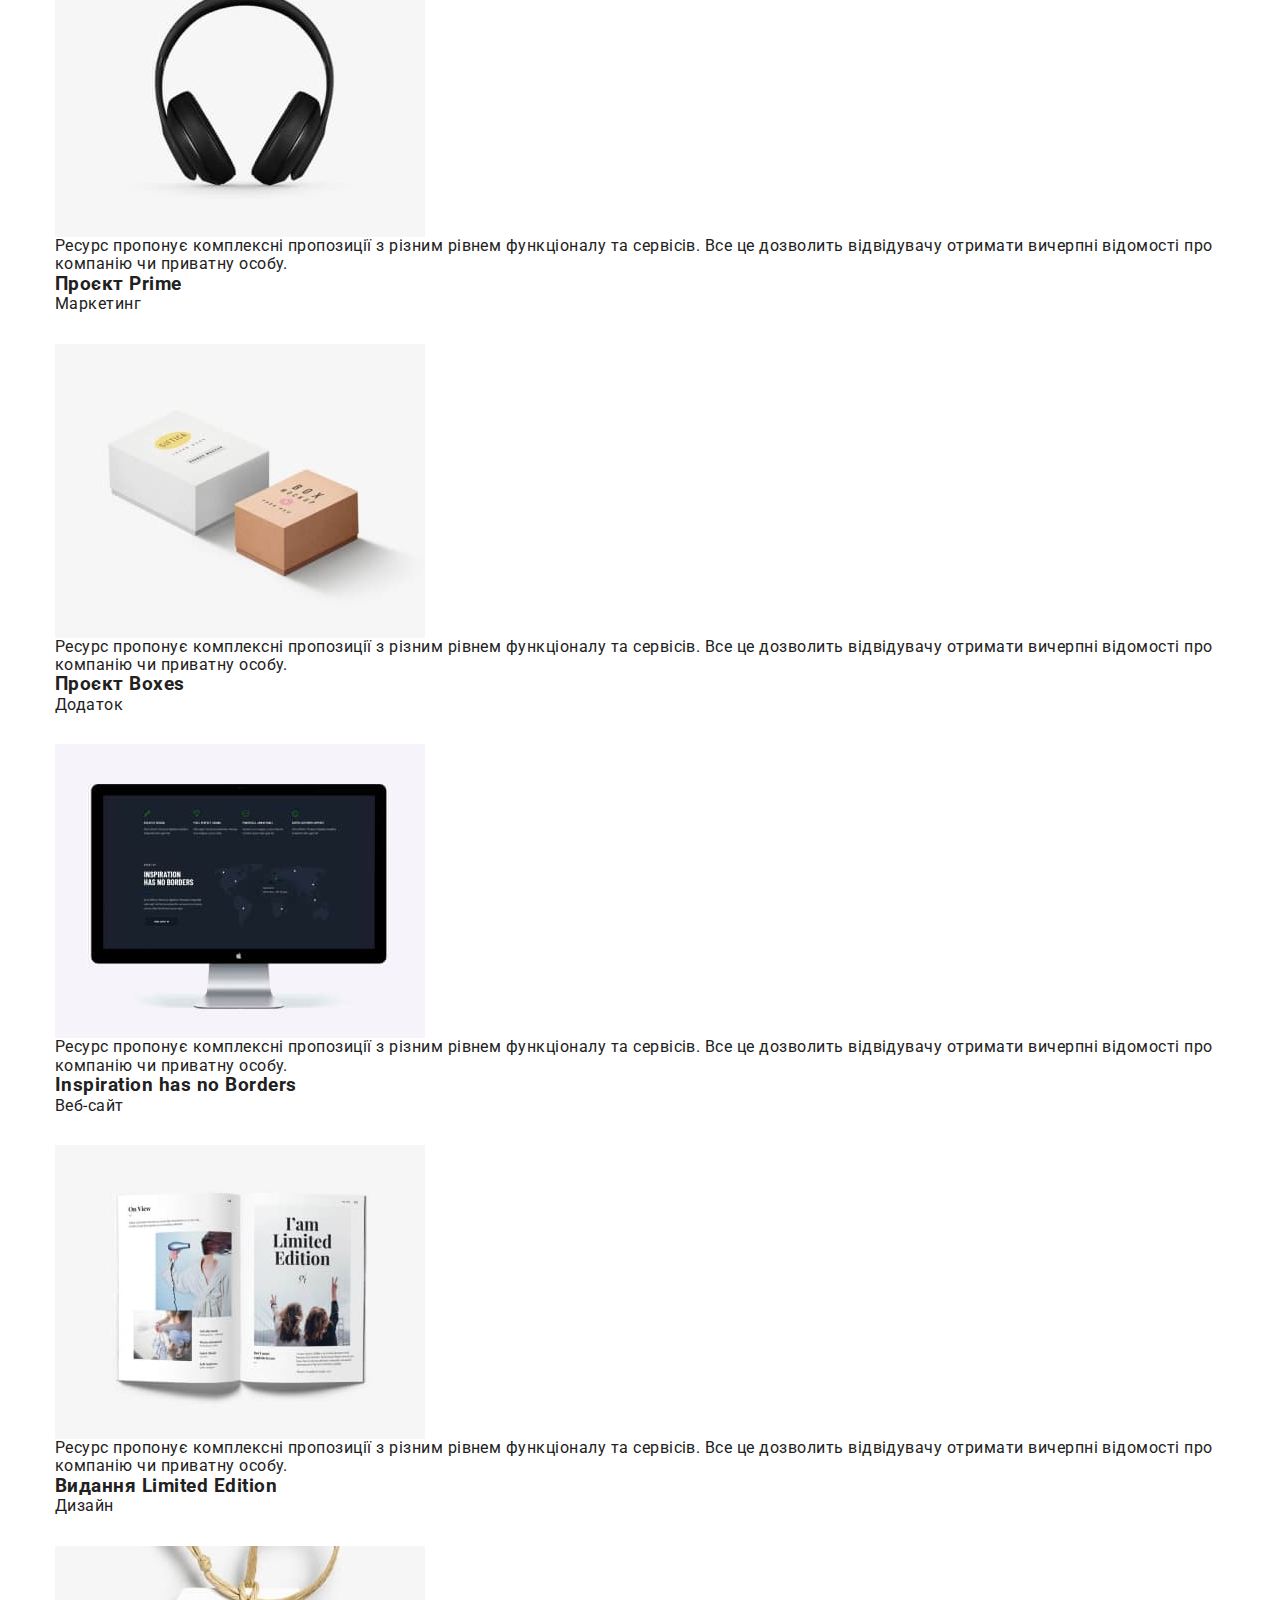
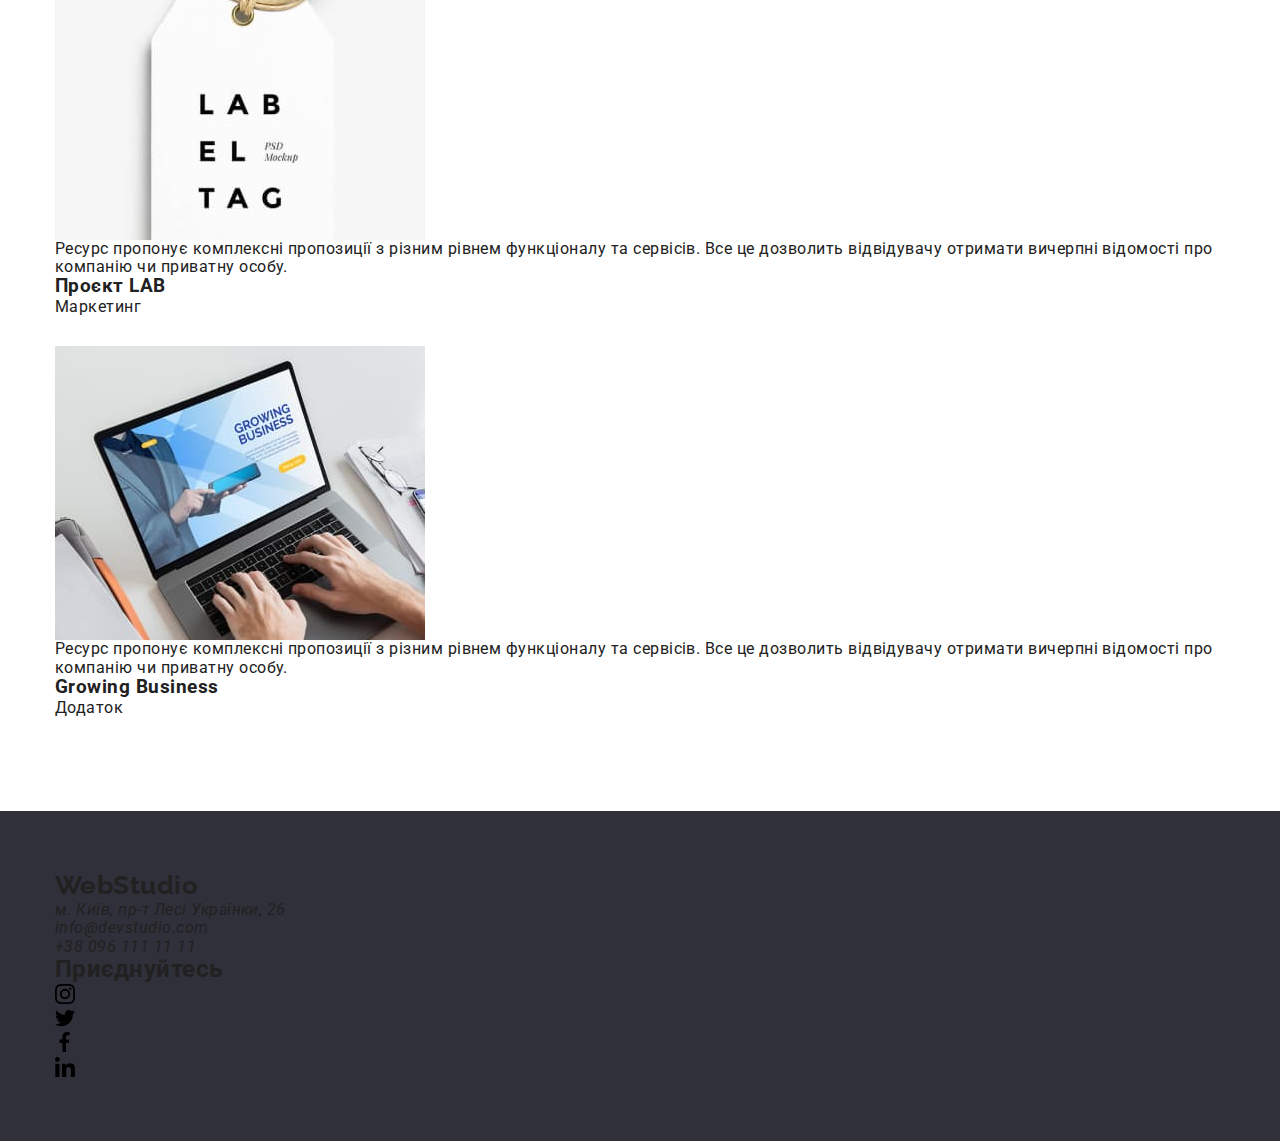
==== commit ffbe1a1c: "refactored with scss and bem" ====
--- a/portfolio.html
+++ b/portfolio.html
@@ -10,13 +10,13 @@
       integrity="sha512-wpPYUAdjBVSE4KJnH1VR1HeZfpl1ub8YT/NKx4PuQ5NmX2tKuGu6U/JRp5y+Y8XG2tV+wKQpNHVUX03MfMFn9Q=="
       crossorigin="anonymous"
       referrerpolicy="no-referrer" />
-    <link rel="stylesheet" href="./css/style.css" />
+    <link rel="stylesheet" href="./css/main.min.css" />
     <link rel="preconnect" href="https://fonts.googleapis.com" />
     <link rel="preconnect" href="https://fonts.gstatic.com" crossorigin />
     <link
       href="https://fonts.googleapis.com/css2?family=Raleway:wght@700&family=Roboto:wght@400;500;700;900&display=swap"
       rel="stylesheet" />
-    <title>Студія веб розробки WebStudio</title>
+    <title>Портфоліо Студія веб розробки WebStudio</title>
   </head>
 
   <body class="page">
--- a/css/main.min.css
+++ b/css/main.min.css
@@ -0,0 +1 @@
+/*! modern-normalize v1.1.0 | MIT License | https://github.com/sindresorhus/modern-normalize */*,::after,::before{-webkit-box-sizing:border-box;box-sizing:border-box}html{-moz-tab-size:4;-o-tab-size:4;tab-size:4}html{line-height:1.15;-webkit-text-size-adjust:100%}body{margin:0}body{font-family:system-ui,-apple-system,"Segoe UI",Roboto,Helvetica,Arial,sans-serif,"Apple Color Emoji","Segoe UI Emoji"}hr{height:0;color:inherit}abbr[title]{-webkit-text-decoration:underline dotted;text-decoration:underline dotted}b,strong{font-weight:bolder}code,kbd,pre,samp{font-family:ui-monospace,SFMono-Regular,Consolas,"Liberation Mono",Menlo,monospace;font-size:1em}small{font-size:80%}sub,sup{font-size:75%;line-height:0;position:relative;vertical-align:baseline}sub{bottom:-0.25em}sup{top:-0.5em}table{text-indent:0;border-color:inherit}button,input,optgroup,select,textarea{font-family:inherit;font-size:100%;line-height:1.15;margin:0}button,select{text-transform:none}[type=button],[type=reset],[type=submit],button{-webkit-appearance:button}::-moz-focus-inner{border-style:none;padding:0}:-moz-focusring{outline:1px dotted ButtonText}:-moz-ui-invalid{box-shadow:none}legend{padding:0}progress{vertical-align:baseline}::-webkit-inner-spin-button,::-webkit-outer-spin-button{height:auto}[type=search]{-webkit-appearance:textfield;outline-offset:-2px}::-webkit-search-decoration{-webkit-appearance:none}::-webkit-file-upload-button{-webkit-appearance:button;font:inherit}summary{display:list-item}:root{--color-white: #fff;--color-white-opacity-1: rgba(255, 255, 255, 0.1);--color-black: #000;--color-black-opacity-1: rgba(0, 0, 0, 0.1);--color-black-opacity-2: rgba(0, 0, 0, 0.2);--color-dark-overlay-1: rgba(47, 48, 58, 0.8);--color-brand-1: #2196f3;--color-brand-opacity: rgba(33, 150, 243, 0.9);--color-brand-2: var(--color-black);--color-font-1: #212121;--color-font-2: #757575;--color-font-3-c: var(--color-white);--color-font-4-t: rgba(255, 255, 255, 0.6);--color-site-1: #2f303a;--color-site-2: #f5f4fa;--color-site-3: #eee;--color-site-gray-1: #ececec;--color-site-gray-2: #afb1b8;--color-site-gray-3: rgba(33, 33, 33, 0.2);--color-site-gray-4: rgba(117, 117, 117, 0.5);--color-btn-active: #188ce8;--container-width: 1200px;--container-padding-h: 15px;--items: 1;--indent: 30px;--diametr-social-link: 44px;--transition-duration: 250ms;--transition-timing-function: cubic-bezier(0.4, 0, 0.2, 1)}.clients__link,.footer__link,.social__link,.logo,.contacts-navigation__link,.main-navigation__link{text-decoration:none;color:currentColor}.clients__list,.team__list,.projects__list,.features__list,.footer__list,.social,.contacts-navigation__list,.main-navigation__list{margin:0;padding-left:0;list-style-type:none}.modal__cloze-button,.main-button{padding:0;font-family:inherit;cursor:pointer}.contacts-navigation__list,.main-navigation__list{display:-webkit-box;display:-ms-flexbox;display:flex;gap:50px;-webkit-box-align:center;-ms-flex-align:center;align-items:center}.contacts-navigation__link,.main-navigation__link{padding:32px 0;font-weight:500;font-size:14px;letter-spacing:.02em;-webkit-transition:color var(--transition-duration) var(--transition-timing-function);transition:color var(--transition-duration) var(--transition-timing-function)}.contacts-navigation__link:focus,.main-navigation__link:focus,.contacts-navigation__link:hover,.main-navigation__link:hover{color:var(--color-brand-1)}h1,h2,h3,h4,p{margin:0}img{display:block;max-width:100%;height:auto}.link{text-decoration:none;color:inherit}.list{margin:0;padding-left:0;list-style-type:none}.visually-hidden:not(:focus):not(:active){position:absolute;width:1px;height:1px;margin:-1px;border:0;padding:0;white-space:nowrap;-webkit-clip-path:inset(100%);clip-path:inset(100%);clip:rect(0 0 0 0);overflow:hidden}.page{color:var(--color-font-1);font-family:"Roboto",sans-serif;letter-spacing:.03em}.card-set{display:-webkit-box;display:-ms-flexbox;display:flex;-ms-flex-wrap:wrap;flex-wrap:wrap;gap:var(--indent)}.card-set__item{-ms-flex-preferred-size:calc((100% - var(--indent)*(var(--items) - 1))/var(--items));flex-basis:calc((100% - var(--indent)*(var(--items) - 1))/var(--items))}.container{max-width:var(--container-width);width:100%;padding-left:var(--container-padding-h);padding-right:var(--container-padding-h);margin:0 auto}.section{padding:94px 0}.section--padding-off{padding:0}.section--padding-top-off{padding-top:0}.section--padding-bottom-off{padding-bottom:0}.section--background-grey{background-color:var(--color-site-2)}.section__title{font-weight:700;font-size:36px;line-height:1.17;text-align:center;margin-bottom:50px}.section__hero{max-width:1600px;min-height:600px;margin:auto}.logo{font-family:"Raleway",sans-serif;font-weight:700;font-size:26px}.logo__first-word{color:var(--color-brand-1)}.logo__second-word{color:var(--color-brand-2)}.logo--theme-dark>.logo__second-word{color:var(--color-font-3-c)}.main-button{min-width:200px;padding-top:10px;padding-bottom:10px;border:0;border-radius:4px;color:var(--color-font-3-c);-webkit-box-shadow:0px 4px 4px rgba(0,0,0,.15);box-shadow:0px 4px 4px rgba(0,0,0,.15);background-color:var(--color-brand-1)}.main-button--icon{display:-webkit-inline-box;display:-ms-inline-flexbox;display:inline-flex;-webkit-box-align:center;-ms-flex-align:center;align-items:center;gap:10px;padding-left:28px;padding-right:28px}.main-button__text{font-weight:700;font-size:16px;line-height:1.88;text-align:center;letter-spacing:.06em}.main-button--icon>.main-button__icon{fill:currentColor}.social{display:-webkit-box;display:-ms-flexbox;display:flex;-webkit-box-align:center;-ms-flex-align:center;align-items:center;-webkit-box-pack:justify;-ms-flex-pack:justify;justify-content:space-between;gap:10px}.social__item{width:var(--diametr-social-link);height:var(--diametr-social-link);border-radius:50%}.social__link{display:-webkit-box;display:-ms-flexbox;display:flex;-webkit-box-pack:center;-ms-flex-pack:center;justify-content:center;-webkit-box-align:center;-ms-flex-align:center;align-items:center;width:100%;height:100%;border-radius:inherit;color:var(--color-site-gray-2);background-color:rgba(0,0,0,0);-webkit-transition:color var(--transition-duration) var(--transition-timing-function),background-color var(--transition-duration) var(--transition-timing-function);transition:color var(--transition-duration) var(--transition-timing-function),background-color var(--transition-duration) var(--transition-timing-function)}.social__link:hover,.social__link:focus{background-color:var(--color-brand-1);color:var(--color-white)}.social__link--theme-dark{color:var(--color-white);background-color:var(--color-white-opacity-1)}.social__icon{fill:currentColor}.header{border-bottom:1px solid var(--color-site-gray-1)}.header__container{display:-webkit-box;display:-ms-flexbox;display:flex;-webkit-box-pack:justify;-ms-flex-pack:justify;justify-content:space-between}.main-navigation{display:-webkit-box;display:-ms-flexbox;display:flex;-webkit-box-align:center;-ms-flex-align:center;align-items:center}.main-navigation__logo{margin-right:93px}.main-navigation__link{display:inline-block}.main-navigation__link--current{position:relative;color:var(--color-brand-1)}.main-navigation__link--current::after{content:"";display:block;position:absolute;bottom:0;left:0;height:4px;width:100%;border-radius:2px;background-color:var(--color-brand-1)}.contacts-navigation__link{display:-webkit-box;display:-ms-flexbox;display:flex;-webkit-box-align:center;-ms-flex-align:center;align-items:center;-webkit-box-pack:justify;-ms-flex-pack:justify;justify-content:space-between;gap:10px;color:var(--color-font-2)}.contacts-navigation__icon{fill:currentColor}.footer{padding-top:60px;padding-bottom:60px;background-color:var(--color-site-1)}.footer__container{display:-webkit-box;display:-ms-flexbox;display:flex;-webkit-box-align:baseline;-ms-flex-align:baseline;align-items:baseline;-webkit-box-pack:justify;-ms-flex-pack:justify;justify-content:space-between}.footer__heading{margin-bottom:20px;font-weight:700;font-size:14px;line-height:1.14;text-transform:uppercase;color:var(--color-white)}.footer__address{font-style:normal;margin-top:20px}.footer__list{display:-webkit-box;display:-ms-flexbox;display:flex;-webkit-box-orient:vertical;-webkit-box-direction:normal;-ms-flex-direction:column;flex-direction:column;-webkit-box-align:start;-ms-flex-align:start;align-items:flex-start;-webkit-box-pack:justify;-ms-flex-pack:justify;justify-content:space-between;gap:9px}.footer__link{font-size:14px;line-height:1.71;-webkit-transition:color var(--transition-duration) var(--transition-timing-function);transition:color var(--transition-duration) var(--transition-timing-function)}.footer__link--color-contrast{color:var(--color-font-3-c)}.footer__link--color-trasparent{color:var(--color-font-4-t)}.subscription__input{display:inline-block;width:358px;height:50px;margin-right:12px;padding:15px 16px;background-color:rgba(0,0,0,0);border:1px solid rgba(255,255,255,.3);-webkit-filter:drop-shadow(0px 4px 4px rgba(0, 0, 0, 0.15));filter:drop-shadow(0px 4px 4px rgba(0, 0, 0, 0.15));border-radius:4px;font-size:16px;line-height:1.25;color:var(--color-font-4-t)}.subscription__input::-webkit-input-placeholder{font-size:16px;line-height:1.25;color:var(--color-font-4-t)}.subscription__input::-moz-placeholder{font-size:16px;line-height:1.25;color:var(--color-font-4-t)}.subscription__input:-ms-input-placeholder{font-size:16px;line-height:1.25;color:var(--color-font-4-t)}.subscription__input::-ms-input-placeholder{font-size:16px;line-height:1.25;color:var(--color-font-4-t)}.subscription__input::placeholder{font-size:16px;line-height:1.25;color:var(--color-font-4-t)}.hero{padding:200px 0;background-image:-webkit-gradient(linear, left top, left bottom, from(rgba(47, 48, 58, 0.4)), to(rgba(47, 48, 58, 0.4))),url(../images/home/hero-bg.jpg);background-image:linear-gradient(rgba(47, 48, 58, 0.4), rgba(47, 48, 58, 0.4)),url(../images/home/hero-bg.jpg);background-color:var(--color-site-1)}.hero__container{display:-webkit-box;display:-ms-flexbox;display:flex;-webkit-box-orient:vertical;-webkit-box-direction:normal;-ms-flex-direction:column;flex-direction:column;-webkit-box-pack:justify;-ms-flex-pack:justify;justify-content:space-between;-webkit-box-align:center;-ms-flex-align:center;align-items:center;gap:30px}.hero__title{max-width:696px;font-weight:900;font-size:44px;line-height:1.36;letter-spacing:.06em;text-transform:uppercase;text-align:center;color:var(--color-font-3-c)}.hero__button{padding-left:32px;padding-right:32px}.hero__button:active{background-color:var(--color-btn-active)}.features__item{--items: 4}.features__icon{display:-webkit-box;display:-ms-flexbox;display:flex;-webkit-box-pack:center;-ms-flex-pack:center;justify-content:center;-webkit-box-align:center;-ms-flex-align:center;align-items:center;height:120px;margin-bottom:30px;border-radius:4px;background-color:var(--color-site-2)}.features__heading{font-weight:700;font-size:14px;text-transform:uppercase;margin-bottom:10px}.features__text{font-size:14px;line-height:1.71;color:var(--color-font-2)}.projects__item{--items: 3;position:relative}.projects__label{position:absolute;left:0;bottom:0;height:70px;width:100%;padding:27px 0;background-color:var(--color-dark-overlay-1)}.projects__heading{font-weight:700;font-size:14px;line-height:1.14;text-align:center;text-transform:uppercase;color:var(--color-font-3-c)}.team__item{--items: 4;background-color:var(--color-white);-webkit-box-shadow:0px 1px 3px rgba(0,0,0,.12),0px 1px 1px rgba(0,0,0,.14),0px 2px 1px rgba(0,0,0,.2);box-shadow:0px 1px 3px rgba(0,0,0,.12),0px 1px 1px rgba(0,0,0,.14),0px 2px 1px rgba(0,0,0,.2);border-radius:0 0 4px 4px}.team__text{padding:30px 32px}.team__heading{margin-bottom:10px;font-weight:500;font-size:16px;text-align:center}.team__desc{margin-bottom:16px;font-size:16px;text-align:center;color:var(--color-font-2)}.clients__item{--items: 6}.clients__link{display:-webkit-box;display:-ms-flexbox;display:flex;-webkit-box-pack:center;-ms-flex-pack:center;justify-content:center;-webkit-box-align:center;-ms-flex-align:center;align-items:center;height:92px;border:1px solid var(--color-site-gray-2);border-radius:4px;color:var(--color-site-gray-2);-webkit-transition:color var(--transition-duration) var(--transition-timing-function),border-color var(--transition-duration) var(--transition-timing-function);transition:color var(--transition-duration) var(--transition-timing-function),border-color var(--transition-duration) var(--transition-timing-function)}.clients__link:hover,.clients__link:focus{border-color:var(--color-brand-1);color:var(--color-brand-1)}.clients__icon{fill:currentColor}.backdrop{position:fixed;left:0;top:0;bottom:0;right:0;background-color:var(--color-black-opacity-2);-webkit-transition:visibility var(--transition-duration) var(--transition-timing-function),opacity var(--transition-duration) var(--transition-timing-function);transition:visibility var(--transition-duration) var(--transition-timing-function),opacity var(--transition-duration) var(--transition-timing-function)}.backdrop--hidden{visibility:hidden;opacity:0;pointer-events:none}.backdrop__modal{position:absolute;top:50%;left:50%}.modal{width:528px;min-height:581px;padding:40px;background-color:var(--color-white);-webkit-box-shadow:0px 1px 3px rgba(0,0,0,.12),0px 1px 1px rgba(0,0,0,.14),0px 2px 1px rgba(0,0,0,.2);box-shadow:0px 1px 3px rgba(0,0,0,.12),0px 1px 1px rgba(0,0,0,.14),0px 2px 1px rgba(0,0,0,.2);border-radius:4px;opacity:1;-webkit-transform:translate(-50%, -50%) scale(1);transform:translate(-50%, -50%) scale(1);-webkit-transition:opacity var(--transition-duration) var(--transition-timing-function),-webkit-transform var(--transition-duration) var(--transition-timing-function);transition:opacity var(--transition-duration) var(--transition-timing-function),-webkit-transform var(--transition-duration) var(--transition-timing-function);transition:transform var(--transition-duration) var(--transition-timing-function),opacity var(--transition-duration) var(--transition-timing-function);transition:transform var(--transition-duration) var(--transition-timing-function),opacity var(--transition-duration) var(--transition-timing-function),-webkit-transform var(--transition-duration) var(--transition-timing-function)}.backdrop--hidden .modal{opacity:0;-webkit-transform:translate(-50%, -50%) scale(0.3);transform:translate(-50%, -50%) scale(0.3);-webkit-transition:opacity var(--transition-duration) var(--transition-timing-function),-webkit-transform var(--transition-duration) var(--transition-timing-function);transition:opacity var(--transition-duration) var(--transition-timing-function),-webkit-transform var(--transition-duration) var(--transition-timing-function);transition:transform var(--transition-duration) var(--transition-timing-function),opacity var(--transition-duration) var(--transition-timing-function);transition:transform var(--transition-duration) var(--transition-timing-function),opacity var(--transition-duration) var(--transition-timing-function),-webkit-transform var(--transition-duration) var(--transition-timing-function)}.modal__cloze-button{display:-webkit-box;display:-ms-flexbox;display:flex;-webkit-box-pack:center;-ms-flex-pack:center;justify-content:center;-webkit-box-align:center;-ms-flex-align:center;align-items:center;position:absolute;top:8px;right:8px;width:30px;height:30px;border-radius:50%;border:1px solid var(--color-black-opacity-1);background-color:inherit;color:var(--color-black);-webkit-transition:color var(--transition-duration) var(--transition-timing-function);transition:color var(--transition-duration) var(--transition-timing-function)}.modal__cloze-button:hover,.modal__cloze-button:focus{color:var(--color-brand-1)}.modal__cloze-icon{fill:currentColor}.modal__heading{margin-bottom:12px;font-weight:700;font-size:20px;line-height:1.15;text-align:center}.form__label{display:block;margin-bottom:4px;font-size:12px;line-height:1.17;letter-spacing:.01em;color:var(--color-font-2)}.form__input-wrap{position:relative;margin-bottom:10px}.form__input{width:100%;height:40px;padding:11px 12px 11px 42px;border:1px solid var(--color-site-gray-3);border-radius:4px;outline:rgba(0,0,0,0);-webkit-transition:border-color var(--transition-duration) var(--transition-timing-function);transition:border-color var(--transition-duration) var(--transition-timing-function)}.form__input:focus{border-color:var(--color-brand-1)}.form__input:focus+.form__icon{fill:var(--color-brand-1)}.form__icon{position:absolute;left:12px;top:50%;-webkit-transform:translateY(-50%);transform:translateY(-50%);fill:currentColor;-webkit-transition:fill var(--transition-duration) var(--transition-timing-function);transition:fill var(--transition-duration) var(--transition-timing-function);pointer-events:none}.form__comment{width:100%;height:120px;padding:12px 16px;margin-bottom:20px;border:1px solid var(--color-site-gray-3);border-radius:4px;outline:none;resize:none}.form__comment:focus{border-color:var(--color-brand-1)}.form__comment::-webkit-input-placeholder{margin-bottom:20px;font-size:12px;line-height:14px;letter-spacing:.01em;color:var(--color-site-gray-4)}.form__comment::-moz-placeholder{margin-bottom:20px;font-size:12px;line-height:14px;letter-spacing:.01em;color:var(--color-site-gray-4)}.form__comment:-ms-input-placeholder{margin-bottom:20px;font-size:12px;line-height:14px;letter-spacing:.01em;color:var(--color-site-gray-4)}.form__comment::-ms-input-placeholder{margin-bottom:20px;font-size:12px;line-height:14px;letter-spacing:.01em;color:var(--color-site-gray-4)}.form__comment::placeholder{margin-bottom:20px;font-size:12px;line-height:14px;letter-spacing:.01em;color:var(--color-site-gray-4)}.form__checkbox-label{display:-webkit-box;display:-ms-flexbox;display:flex;-webkit-box-align:center;-ms-flex-align:center;align-items:center;-webkit-box-pack:center;-ms-flex-pack:center;justify-content:center;margin-bottom:30px;font-size:14px;line-height:1.71;color:var(--color-font-2)}.form__checkbox{-webkit-appearance:none;-moz-appearance:none;appearance:none;--webkit-appearance: none}.form__checkbox:checked+.form__checkbox-icon{border-color:var(--color-brand-1);background-color:var(--color-brand-1);border-width:1px}.form__checkbox:focus-visible+.form__checkbox-icon,.form__checkbox:checked:focus-visible+.form__checkbox-icon{-webkit-box-shadow:0 0 6px var(--color-brand-opacity);box-shadow:0 0 6px var(--color-brand-opacity)}.form__checkbox-icon{margin-right:8px;fill:var(--color-white);border:2px solid var(--color-font-1);border-radius:2px;outline:none;-webkit-transition:border-color var(--transition-duration) var(--transition-timing-function),background-color var(--transition-duration) var(--transition-timing-function),border-width var(--transition-duration) var(--transition-timing-function),-webkit-box-shadow var(--transition-duration) var(--transition-timing-function);transition:border-color var(--transition-duration) var(--transition-timing-function),background-color var(--transition-duration) var(--transition-timing-function),border-width var(--transition-duration) var(--transition-timing-function),-webkit-box-shadow var(--transition-duration) var(--transition-timing-function);transition:border-color var(--transition-duration) var(--transition-timing-function),background-color var(--transition-duration) var(--transition-timing-function),box-shadow var(--transition-duration) var(--transition-timing-function),border-width var(--transition-duration) var(--transition-timing-function);transition:border-color var(--transition-duration) var(--transition-timing-function),background-color var(--transition-duration) var(--transition-timing-function),box-shadow var(--transition-duration) var(--transition-timing-function),border-width var(--transition-duration) var(--transition-timing-function),-webkit-box-shadow var(--transition-duration) var(--transition-timing-function)}.form__checkbox-text{margin-right:.3em}.form__checkbox-link{color:var(--color-brand-1)}.form__submit{display:block;margin:auto}/*# sourceMappingURL=main.min.css.map */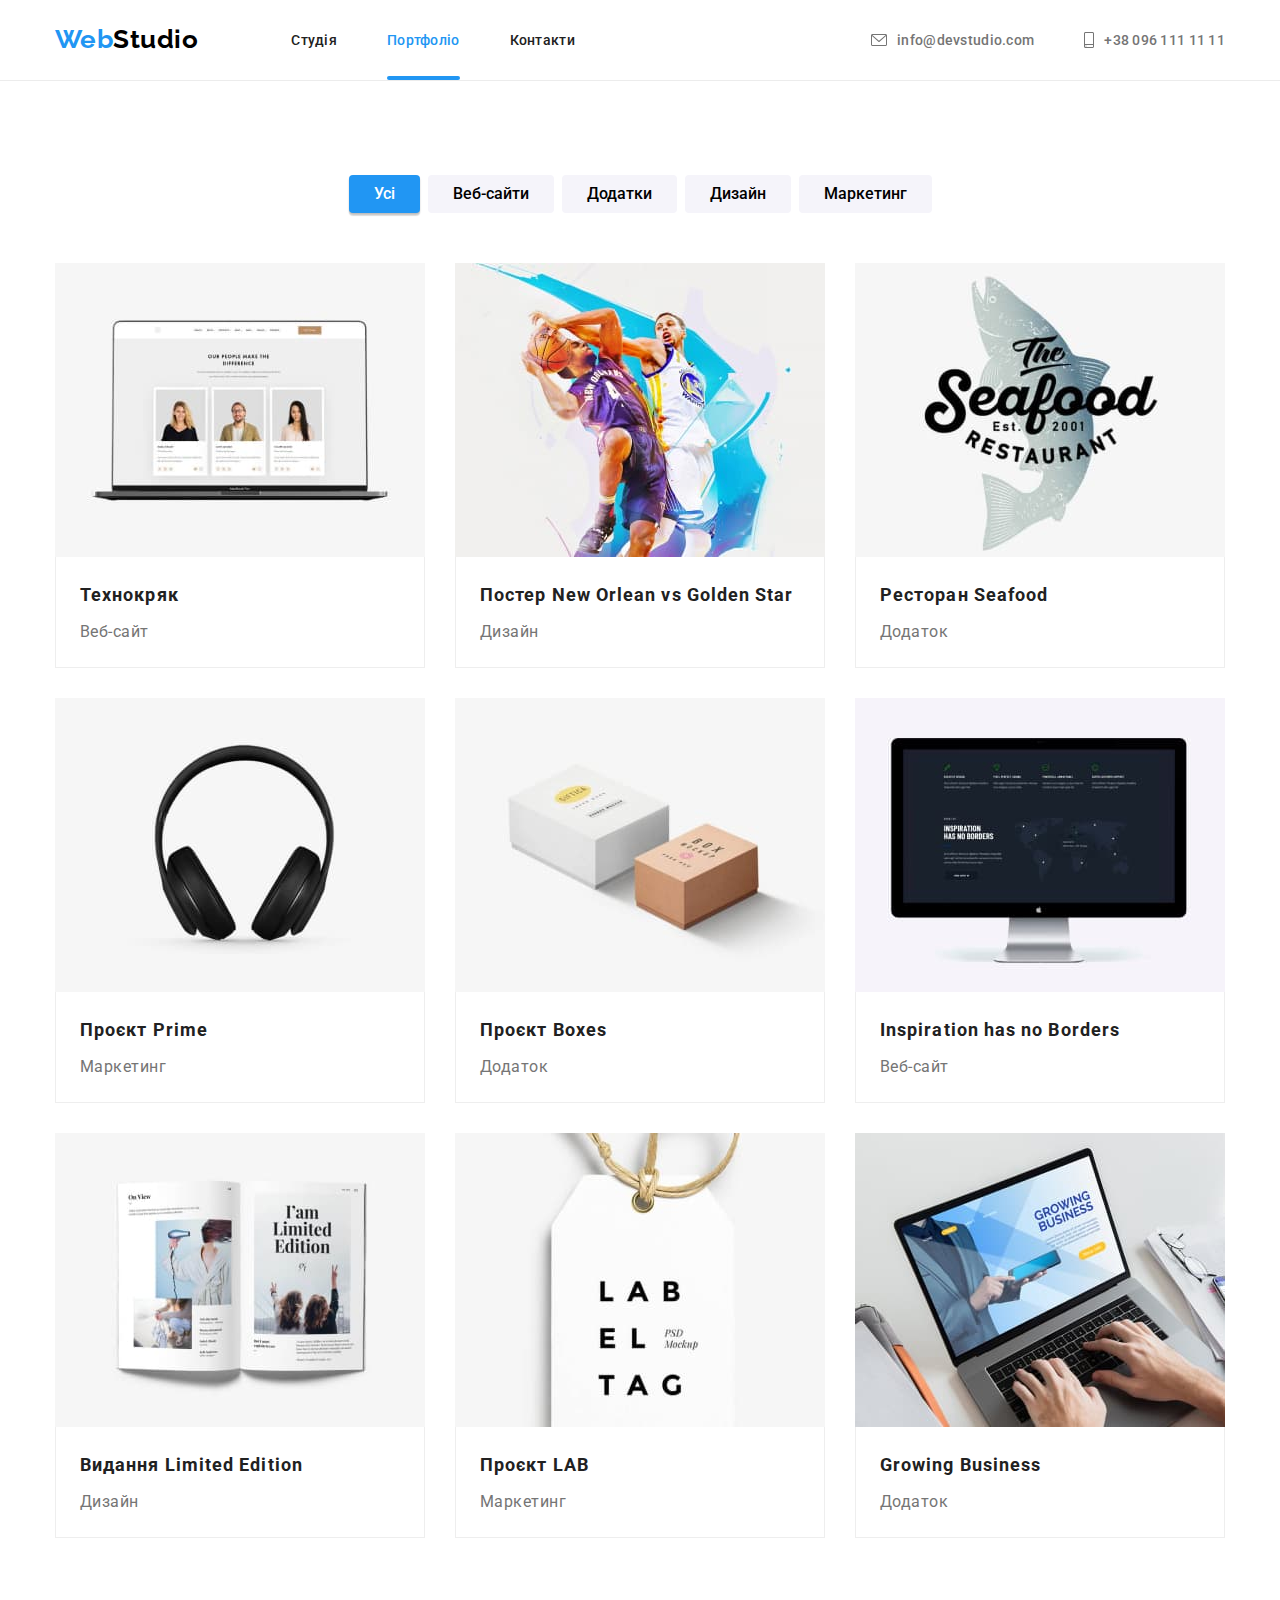
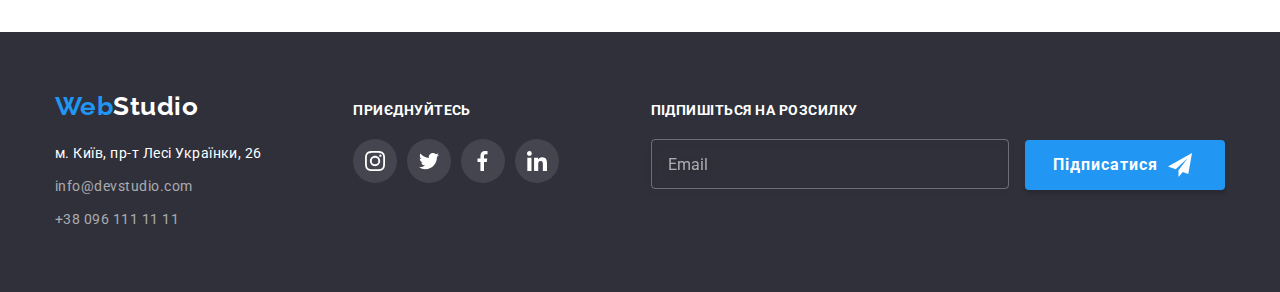
==== commit 57e0878e: "refactor code on scss and bem" ====
--- a/portfolio.html
+++ b/portfolio.html
@@ -21,280 +21,284 @@
 
   <body class="page">
     <header class="header">
-      <div class="container header-container">
-        <nav class="header-nav">
-          <a class="logo link header-logo" href="./index.html" lang="en">
-            <span class="logo--accent">Web</span
-            ><span class="logo--dark">Studio</span></a
+      <div class="container header__container">
+        <nav class="main-navigation">
+          <a class="logo main-navigation__logo" href="./index.html" lang="en"
+            ><span class="logo__first-word">Web</span
+            ><span class="logo__second-word">Studio</span></a
           >
-          <ul class="list header-list">
-            <li class="header-item">
-              <a class="link header-link" href="./index.html">Студія</a>
-            </li>
-            <li class="header-item">
-              <a class="link header-link current" href="./portfolio.html">
-                Портфоліо
-              </a>
-            </li>
-            <li class="header-item">
-              <a class="link header-link" href="#">Контакти</a>
+          <ul class="main-navigation__list">
+            <li class="main-navigation__item">
+              <a
+                class="main-navigation__link "
+                href="./index.html"
+                >Студія</a
+              >
+            </li>
+            <li class="main-navigation__item">
+              <a class="main-navigation__link main-navigation__link--current" href="./portfolio.html"
+                >Портфоліо</a
+              >
+            </li>
+            <li class="main-navigation__item">
+              <a class="main-navigation__link" href="#">Контакти</a>
             </li>
           </ul>
         </nav>
-        <ul class="list header-list">
-          <li class="header-item">
-            <a
-              class="link header-link header-link-contacts"
-              href="mailto:info@devstudio.com">
-              <svg class="header-icon" width="16" height="12">
-                <use href="./images/icons.svg#envelope"></use>
-              </svg>
-              info@devstudio.com
-            </a>
-          </li>
-          <li class="header-item">
-            <a
-              class="link header-link header-link-contacts"
-              href="tel:+380961111111">
-              <svg class="header-icon" width="10px" height="16px">
-                <use href="./images/icons.svg#smartphone"></use>
-              </svg>
-              +38 096 111 11 11
-            </a>
-          </li>
-        </ul>
+        <div class="contacts-navigation">
+          <ul class="contacts-navigation__list">
+            <li class="contacts-navigation__item">
+              <a
+                class="contacts-navigation__link"
+                href="mailto:info@devstudio.com">
+                <svg class="contacts-navigation__icon" width="16" height="12">
+                  <use href="./images/icons.svg#envelope"></use>
+                </svg>
+                info@devstudio.com
+              </a>
+            </li>
+            <li class="contacts-navigation__item">
+              <a class="contacts-navigation__link" href="tel:+380961111111">
+                <svg class="contacts-navigation__icon" width="10" height="16">
+                  <use href="./images/icons.svg#smartphone"></use>
+                </svg>
+                +38 096 111 11 11
+              </a>
+            </li>
+          </ul>
+        </div>
       </div>
     </header>
     <main>
       <section class="section">
         <div class="container portfolio">
           <h2 class="visually-hidden">Наші проєкти</h2>
-          <ul class="list portfolio-filters">
-            <li class="portfolio-filter">
-              <button class="btn btn-filter active" type="button">Усі</button>
-            </li>
-            <li class="portfolio-filter">
-              <button class="btn btn-filter" type="button">Веб-сайти</button>
-            </li>
-            <li class="portfolio-filter">
-              <button class="btn btn-filter" type="button">Додатки</button>
-            </li>
-            <li class="portfolio-filter">
-              <button class="btn btn-filter" type="button">Дизайн</button>
-            </li>
-            <li class="portfolio-filter">
-              <button class="btn btn-filter" type="button">Маркетинг</button>
+          <ul class="filters portfolio__filters">
+            <li class="filters__item">
+              <button class="filters__button filters__button--active" type="button">Усі</button>
+            </li>
+            <li class="filters__item">
+              <button class="filters__button" type="button">Веб-сайти</button>
+            </li>
+            <li class="filters__item">
+              <button class="filters__button" type="button">Додатки</button>
+            </li>
+            <li class="filters__item">
+              <button class="filters__button" type="button">Дизайн</button>
+            </li>
+            <li class="filters__item">
+              <button class="filters__button" type="button">Маркетинг</button>
             </li>
           </ul>
-          <ul class="list portfolio-list card-set">
-            <li class="portfolio-item card-set-item">
-              <a class="link portfolio-link" href="#">
-                <div class="portfolio-overlay-wrap">
+          <ul class="portfolio__list card-set">
+            <li class="portfolio__item card-set__item">
+              <a class="portfolio__link" href="#">
+                <div class="portfolio__overlay-wrap">
                   <img
                     src="./images/portfolio/project-website-tehnokrjak-compress.jpg"
                     alt="Ноутбук з зображенням команди на екрані"
                     width="370"
                     height="294" />
-                  <div class="portfolio-overlay-card">
-                    <p class="portfolio-overlay-text">
-                      Ресурс пропонує комплексні пропозиції з різним рівнем
-                      функціоналу та сервісів. Все це дозволить відвідувачу
-                      отримати вичерпні відомості про компанію чи приватну
-                      особу.
-                    </p>
-                  </div>
-                </div>
-                <div class="portfolio-text">
-                  <h3 class="portfolio-heading">Технокряк</h3>
-                  <p class="portfolio-desc">Веб-сайт</p>
-                </div>
-              </a>
-            </li>
-            <li class="portfolio-item card-set-item">
-              <a class="link portfolio-link" href="#"
-                ><div class="portfolio-overlay-wrap">
+                  <div class="portfolio__overlay-card">
+                    <p class="portfolio__overlay-text">
+                      Ресурс пропонує комплексні пропозиції з різним рівнем
+                      функціоналу та сервісів. Все це дозволить відвідувачу
+                      отримати вичерпні відомості про компанію чи приватну
+                      особу.
+                    </p>
+                  </div>
+                </div>
+                <div class="portfolio__text">
+                  <h3 class="portfolio__heading">Технокряк</h3>
+                  <p class="portfolio__desc">Веб-сайт</p>
+                </div>
+              </a>
+            </li>
+            <li class="portfolio__item card-set__item">
+              <a class="portfolio__link" href="#"
+                ><div class="portfolio__overlay-wrap">
                   <img
                     src="./images/portfolio/project-poster-compress.jpg"
                     alt=""
                     width="370"
                     height="294" />
-                  <div class="portfolio-overlay-card">
-                    <p class="portfolio-overlay-text">
-                      Ресурс пропонує комплексні пропозиції з різним рівнем
-                      функціоналу та сервісів. Все це дозволить відвідувачу
-                      отримати вичерпні відомості про компанію чи приватну
-                      особу.
-                    </p>
-                  </div>
-                </div>
-                <div class="portfolio-text">
-                  <h3 class="portfolio-heading">
+                  <div class="portfolio__overlay-card">
+                    <p class="portfolio__overlay-text">
+                      Ресурс пропонує комплексні пропозиції з різним рівнем
+                      функціоналу та сервісів. Все це дозволить відвідувачу
+                      отримати вичерпні відомості про компанію чи приватну
+                      особу.
+                    </p>
+                  </div>
+                </div>
+                <div class="portfolio__text">
+                  <h3 class="portfolio__heading">
                     Постер New Orlean vs Golden Star
                   </h3>
-                  <p class="portfolio-desc">Дизайн</p>
-                </div>
-              </a>
-            </li>
-            <li class="portfolio-item card-set-item">
-              <a class="link portfolio-link" href="#">
-                <div class="portfolio-overlay-wrap">
+                  <p class="portfolio__desc">Дизайн</p>
+                </div>
+              </a>
+            </li>
+            <li class="portfolio__item card-set__item">
+              <a class="portfolio__link" href="#">
+                <div class="portfolio__overlay-wrap">
                   <img
                     src="./images/portfolio/project-restaurant-seafood-compress.jpg"
                     alt=""
                     width="370"
                     height="294" />
-                  <div class="portfolio-overlay-card">
-                    <p class="portfolio-overlay-text">
-                      Ресурс пропонує комплексні пропозиції з різним рівнем
-                      функціоналу та сервісів. Все це дозволить відвідувачу
-                      отримати вичерпні відомості про компанію чи приватну
-                      особу.
-                    </p>
-                  </div>
-                </div>
-                <div class="portfolio-text">
-                  <h3 class="portfolio-heading">Ресторан Seafood</h3>
-                  <p class="portfolio-desc">Додаток</p>
-                </div>
-              </a>
-            </li>
-            <li class="portfolio-item card-set-item">
-              <a class="link portfolio-link" href="#"
-                ><div class="portfolio-overlay-wrap">
+                  <div class="portfolio__overlay-card">
+                    <p class="portfolio__overlay-text">
+                      Ресурс пропонує комплексні пропозиції з різним рівнем
+                      функціоналу та сервісів. Все це дозволить відвідувачу
+                      отримати вичерпні відомості про компанію чи приватну
+                      особу.
+                    </p>
+                  </div>
+                </div>
+                <div class="portfolio__text">
+                  <h3 class="portfolio__heading">Ресторан Seafood</h3>
+                  <p class="portfolio__desc">Додаток</p>
+                </div>
+              </a>
+            </li>
+            <li class="portfolio__item card-set__item">
+              <a class="portfolio__link" href="#"
+                ><div class="portfolio__overlay-wrap">
                   <img
                     src="./images/portfolio/project-prime-compress.jpg"
                     alt=""
                     width="370"
                     height="294" />
-                  <div class="portfolio-overlay-card">
-                    <p class="portfolio-overlay-text">
-                      Ресурс пропонує комплексні пропозиції з різним рівнем
-                      функціоналу та сервісів. Все це дозволить відвідувачу
-                      отримати вичерпні відомості про компанію чи приватну
-                      особу.
-                    </p>
-                  </div>
-                </div>
-                <div class="portfolio-text">
-                  <h3 class="portfolio-heading">Проєкт Prime</h3>
-                  <p class="portfolio-desc">Маркетинг</p>
-                </div>
-              </a>
-            </li>
-            <li class="portfolio-item card-set-item">
-              <a class="link portfolio-link" href="#"
-                ><div class="portfolio-overlay-wrap">
+                  <div class="portfolio__overlay-card">
+                    <p class="portfolio__overlay-text">
+                      Ресурс пропонує комплексні пропозиції з різним рівнем
+                      функціоналу та сервісів. Все це дозволить відвідувачу
+                      отримати вичерпні відомості про компанію чи приватну
+                      особу.
+                    </p>
+                  </div>
+                </div>
+                <div class="portfolio__text">
+                  <h3 class="portfolio__heading">Проєкт Prime</h3>
+                  <p class="portfolio__desc">Маркетинг</p>
+                </div>
+              </a>
+            </li>
+            <li class="portfolio__item card-set__item">
+              <a class="portfolio__link" href="#"
+                ><div class="portfolio__overlay-wrap">
                   <img
                     src="./images/portfolio/project-boxes-compress.jpg"
                     alt=""
                     width="370"
                     height="294" />
-                  <div class="portfolio-overlay-card">
-                    <p class="portfolio-overlay-text">
-                      Ресурс пропонує комплексні пропозиції з різним рівнем
-                      функціоналу та сервісів. Все це дозволить відвідувачу
-                      отримати вичерпні відомості про компанію чи приватну
-                      особу.
-                    </p>
-                  </div>
-                </div>
-                <div class="portfolio-text">
-                  <h3 class="portfolio-heading">Проєкт Boxes</h3>
-                  <p class="portfolio-desc">Додаток</p>
-                </div>
-              </a>
-            </li>
-            <li class="portfolio-item card-set-item">
-              <a class="link portfolio-link" href="#"
-                ><div class="portfolio-overlay-wrap">
+                  <div class="portfolio__overlay-card">
+                    <p class="portfolio__overlay-text">
+                      Ресурс пропонує комплексні пропозиції з різним рівнем
+                      функціоналу та сервісів. Все це дозволить відвідувачу
+                      отримати вичерпні відомості про компанію чи приватну
+                      особу.
+                    </p>
+                  </div>
+                </div>
+                <div class="portfolio__text">
+                  <h3 class="portfolio__heading">Проєкт Boxes</h3>
+                  <p class="portfolio__desc">Додаток</p>
+                </div>
+              </a>
+            </li>
+            <li class="portfolio__item card-set__item">
+              <a class="portfolio__link" href="#"
+                ><div class="portfolio__overlay-wrap">
                   <img
                     src="./images/portfolio/project-6-compress.jpg"
                     alt=""
                     width="370"
                     height="294" />
-                  <div class="portfolio-overlay-card">
-                    <p class="portfolio-overlay-text">
-                      Ресурс пропонує комплексні пропозиції з різним рівнем
-                      функціоналу та сервісів. Все це дозволить відвідувачу
-                      отримати вичерпні відомості про компанію чи приватну
-                      особу.
-                    </p>
-                  </div>
-                </div>
-                <div class="portfolio-text">
-                  <h3 class="portfolio-heading" lang="en">
+                  <div class="portfolio__overlay-card">
+                    <p class="portfolio__overlay-text">
+                      Ресурс пропонує комплексні пропозиції з різним рівнем
+                      функціоналу та сервісів. Все це дозволить відвідувачу
+                      отримати вичерпні відомості про компанію чи приватну
+                      особу.
+                    </p>
+                  </div>
+                </div>
+                <div class="portfolio__text">
+                  <h3 class="portfolio__heading" lang="en">
                     Inspiration has no Borders
                   </h3>
-                  <p class="portfolio-desc">Веб-сайт</p>
-                </div>
-              </a>
-            </li>
-            <li class="portfolio-item card-set-item">
-              <a class="link portfolio-link" href="#"
-                ><div class="portfolio-overlay-wrap">
+                  <p class="portfolio__desc">Веб-сайт</p>
+                </div>
+              </a>
+            </li>
+            <li class="portfolio__item card-set__item">
+              <a class="portfolio__link" href="#"
+                ><div class="portfolio__overlay-wrap">
                   <img
                     src="./images/portfolio/project-limited-edition-compress.jpg"
                     alt=""
                     width="370"
                     height="294" />
-                  <div class="portfolio-overlay-card">
-                    <p class="portfolio-overlay-text">
-                      Ресурс пропонує комплексні пропозиції з різним рівнем
-                      функціоналу та сервісів. Все це дозволить відвідувачу
-                      отримати вичерпні відомості про компанію чи приватну
-                      особу.
-                    </p>
-                  </div>
-                </div>
-                <div class="portfolio-text">
-                  <h3 class="portfolio-heading">Видання Limited Edition</h3>
-                  <p class="portfolio-desc">Дизайн</p>
-                </div>
-              </a>
-            </li>
-            <li class="portfolio-item card-set-item">
-              <a class="link portfolio-link" href="#"
-                ><div class="portfolio-overlay-wrap">
+                  <div class="portfolio__overlay-card">
+                    <p class="portfolio__overlay-text">
+                      Ресурс пропонує комплексні пропозиції з різним рівнем
+                      функціоналу та сервісів. Все це дозволить відвідувачу
+                      отримати вичерпні відомості про компанію чи приватну
+                      особу.
+                    </p>
+                  </div>
+                </div>
+                <div class="portfolio__text">
+                  <h3 class="portfolio__heading">Видання Limited Edition</h3>
+                  <p class="portfolio__desc">Дизайн</p>
+                </div>
+              </a>
+            </li>
+            <li class="portfolio__item card-set__item">
+              <a class="portfolio__link" href="#"
+                ><div class="portfolio__overlay-wrap">
                   <img
                     src="./images/portfolio/project-lab-compress.jpg"
                     alt=""
                     width="370"
                     height="294" />
-                  <div class="portfolio-overlay-card">
-                    <p class="portfolio-overlay-text">
-                      Ресурс пропонує комплексні пропозиції з різним рівнем
-                      функціоналу та сервісів. Все це дозволить відвідувачу
-                      отримати вичерпні відомості про компанію чи приватну
-                      особу.
-                    </p>
-                  </div>
-                </div>
-                <div class="portfolio-text">
-                  <h3 class="portfolio-heading">Проєкт LAB</h3>
-                  <p class="portfolio-desc">Маркетинг</p>
-                </div>
-              </a>
-            </li>
-            <li class="portfolio-item card-set-item">
-              <a class="link portfolio-link" href="#"
-                ><div class="portfolio-overlay-wrap">
+                  <div class="portfolio__overlay-card">
+                    <p class="portfolio__overlay-text">
+                      Ресурс пропонує комплексні пропозиції з різним рівнем
+                      функціоналу та сервісів. Все це дозволить відвідувачу
+                      отримати вичерпні відомості про компанію чи приватну
+                      особу.
+                    </p>
+                  </div>
+                </div>
+                <div class="portfolio__text">
+                  <h3 class="portfolio__heading">Проєкт LAB</h3>
+                  <p class="portfolio__desc">Маркетинг</p>
+                </div>
+              </a>
+            </li>
+            <li class="portfolio__item card-set__item">
+              <a class="portfolio__link" href="#"
+                ><div class="portfolio__overlay-wrap">
                   <img
                     src="./images/portfolio/project-9-compress.jpg"
                     alt=""
                     width="370"
                     height="294" />
-                  <div class="portfolio-overlay-card">
-                    <p class="portfolio-overlay-text">
-                      Ресурс пропонує комплексні пропозиції з різним рівнем
-                      функціоналу та сервісів. Все це дозволить відвідувачу
-                      отримати вичерпні відомості про компанію чи приватну
-                      особу.
-                    </p>
-                  </div>
-                </div>
-                <div class="portfolio-text">
-                  <h3 class="portfolio-heading" lang="en">Growing Business</h3>
-                  <p class="portfolio-desc">Додаток</p>
+                  <div class="portfolio__overlay-card">
+                    <p class="portfolio__overlay-text">
+                      Ресурс пропонує комплексні пропозиції з різним рівнем
+                      функціоналу та сервісів. Все це дозволить відвідувачу
+                      отримати вичерпні відомості про компанію чи приватну
+                      особу.
+                    </p>
+                  </div>
+                </div>
+                <div class="portfolio__text">
+                  <h3 class="portfolio__heading" lang="en">Growing Business</h3>
+                  <p class="portfolio__desc">Додаток</p>
                 </div>
               </a>
             </li>
@@ -304,33 +308,33 @@
     </main>
 
     <footer class="footer">
-      <div class="container footer-container">
-        <div class="footer-column footer-contacts">
-          <a class="link logo" href="./index.html" lang="en"
-            ><span class="logo--accent">Web</span
-            ><span class="logo--contrast">Studio</span></a
-          >
-          <address class="footer-address">
-            <ul class="list footer-list">
-              <li class="footer-item">
+      <div class="container footer__container">
+        <div class="footer__contacts">
+          <a class="logo logo--theme-dark" href="./index.html" lang="en">
+            <span class="logo__first-word">Web</span
+            ><span class="logo__second-word">Studio</span>
+          </a>
+          <address class="footer__address">
+            <ul class="footer__list">
+              <li class="footer__item">
                 <a
-                  class="link footer-link map-link"
+                  class="footer__link footer__link--color-contrast"
                   href="https://goo.gl/maps/CPtrU1FHBa2aNyZL9"
                   target="_blank"
                   rel="noopener noreferrer nofollow"
                   >м. Київ, пр-т Лесі Українки, 26</a
                 >
               </li>
-              <li class="footer-item">
+              <li class="footer__item">
                 <a
-                  class="link footer-link footer-link-contacts"
+                  class="footer__link footer__link--color-trasparent"
                   href="mailto:info@devstudio.com"
                   >info@devstudio.com</a
                 >
               </li>
-              <li class="footer-item">
+              <li class="footer__item">
                 <a
-                  class="link footer-link footer-link-contacts"
+                  class="footer__link footer__link--color-trasparent"
                   href="tel:+380961111111"
                   >+38 096 111 11 11</a
                 >
@@ -338,38 +342,59 @@
             </ul>
           </address>
         </div>
-        <div class="footer-column">
-          <h2 class="footer-heading">Приєднуйтесь</h2>
-          <ul class="list social-list">
-            <li class="social-item">
-              <a href="#" class="link social-link footer-social-link">
-                <svg class="footer-social-icon" width="20px" height="20px">
+        <div class="footer__social">
+          <h2 class="footer__heading">Приєднуйтесь</h2>
+          <ul class="social">
+            <li class="social__item">
+              <a href="#" class="social__link social__link--theme-dark">
+                <svg class="social__icon" width="20" height="20">
                   <use href="./images/icons.svg#instagram"></use>
                 </svg>
               </a>
             </li>
-            <li class="social-item">
-              <a href="#" class="link social-link footer-social-link">
-                <svg class="footer-social-icon" width="20px" height="20px">
+            <li class="social__item">
+              <a href="#" class="social__link social__link--theme-dark">
+                <svg class="social__icon" width="20" height="20">
                   <use href="./images/icons.svg#twitter"></use>
                 </svg>
               </a>
             </li>
-            <li class="social-item">
-              <a href="#" class="link social-link footer-social-link">
-                <svg class="footer-social-icon" width="20px" height="20px">
+            <li class="social__item">
+              <a href="#" class="social__link social__link--theme-dark">
+                <svg class="social__icon" width="20" height="20">
                   <use href="./images/icons.svg#fb"></use>
                 </svg>
               </a>
             </li>
-            <li class="social-item">
-              <a href="#" class="link social-link footer-social-link">
-                <svg class="footer-social-icon" width="20px" height="20px">
+            <li class="social__item">
+              <a href="#" class="social__link social__link--theme-dark">
+                <svg class="social__icon" width="20" height="20">
                   <use href="./images/icons.svg#linkedin"></use>
                 </svg>
               </a>
             </li>
           </ul>
+        </div>
+        <div class="footer__subscription">
+          <h2 class="footer__heading">Підпишіться на розсилку</h2>
+          <form
+            class="subscription"
+            name="email-subscription"
+            action="#"
+            method="post">
+            <input
+              class="subscription__input"
+              type="email"
+              name="email"
+              id="email"
+              placeholder="Email" />
+            <button class="main-button main-button--icon" type="submit">
+              <span class="main-button__text">Підписатися</span>
+              <svg class="main-button__icon" width="24" height="24">
+                <use href="./images/icons.svg#send"></use>
+              </svg>
+            </button>
+          </form>
         </div>
       </div>
     </footer>
--- a/css/main.min.css
+++ b/css/main.min.css
@@ -1 +1 @@
-/*! modern-normalize v1.1.0 | MIT License | https://github.com/sindresorhus/modern-normalize */*,::after,::before{-webkit-box-sizing:border-box;box-sizing:border-box}html{-moz-tab-size:4;-o-tab-size:4;tab-size:4}html{line-height:1.15;-webkit-text-size-adjust:100%}body{margin:0}body{font-family:system-ui,-apple-system,"Segoe UI",Roboto,Helvetica,Arial,sans-serif,"Apple Color Emoji","Segoe UI Emoji"}hr{height:0;color:inherit}abbr[title]{-webkit-text-decoration:underline dotted;text-decoration:underline dotted}b,strong{font-weight:bolder}code,kbd,pre,samp{font-family:ui-monospace,SFMono-Regular,Consolas,"Liberation Mono",Menlo,monospace;font-size:1em}small{font-size:80%}sub,sup{font-size:75%;line-height:0;position:relative;vertical-align:baseline}sub{bottom:-0.25em}sup{top:-0.5em}table{text-indent:0;border-color:inherit}button,input,optgroup,select,textarea{font-family:inherit;font-size:100%;line-height:1.15;margin:0}button,select{text-transform:none}[type=button],[type=reset],[type=submit],button{-webkit-appearance:button}::-moz-focus-inner{border-style:none;padding:0}:-moz-focusring{outline:1px dotted ButtonText}:-moz-ui-invalid{box-shadow:none}legend{padding:0}progress{vertical-align:baseline}::-webkit-inner-spin-button,::-webkit-outer-spin-button{height:auto}[type=search]{-webkit-appearance:textfield;outline-offset:-2px}::-webkit-search-decoration{-webkit-appearance:none}::-webkit-file-upload-button{-webkit-appearance:button;font:inherit}summary{display:list-item}:root{--color-white: #fff;--color-white-opacity-1: rgba(255, 255, 255, 0.1);--color-black: #000;--color-black-opacity-1: rgba(0, 0, 0, 0.1);--color-black-opacity-2: rgba(0, 0, 0, 0.2);--color-dark-overlay-1: rgba(47, 48, 58, 0.8);--color-brand-1: #2196f3;--color-brand-opacity: rgba(33, 150, 243, 0.9);--color-brand-2: var(--color-black);--color-font-1: #212121;--color-font-2: #757575;--color-font-3-c: var(--color-white);--color-font-4-t: rgba(255, 255, 255, 0.6);--color-site-1: #2f303a;--color-site-2: #f5f4fa;--color-site-3: #eee;--color-site-gray-1: #ececec;--color-site-gray-2: #afb1b8;--color-site-gray-3: rgba(33, 33, 33, 0.2);--color-site-gray-4: rgba(117, 117, 117, 0.5);--color-btn-active: #188ce8;--container-width: 1200px;--container-padding-h: 15px;--items: 1;--indent: 30px;--diametr-social-link: 44px;--transition-duration: 250ms;--transition-timing-function: cubic-bezier(0.4, 0, 0.2, 1)}.clients__link,.footer__link,.social__link,.logo,.contacts-navigation__link,.main-navigation__link{text-decoration:none;color:currentColor}.clients__list,.team__list,.projects__list,.features__list,.footer__list,.social,.contacts-navigation__list,.main-navigation__list{margin:0;padding-left:0;list-style-type:none}.modal__cloze-button,.main-button{padding:0;font-family:inherit;cursor:pointer}.contacts-navigation__list,.main-navigation__list{display:-webkit-box;display:-ms-flexbox;display:flex;gap:50px;-webkit-box-align:center;-ms-flex-align:center;align-items:center}.contacts-navigation__link,.main-navigation__link{padding:32px 0;font-weight:500;font-size:14px;letter-spacing:.02em;-webkit-transition:color var(--transition-duration) var(--transition-timing-function);transition:color var(--transition-duration) var(--transition-timing-function)}.contacts-navigation__link:focus,.main-navigation__link:focus,.contacts-navigation__link:hover,.main-navigation__link:hover{color:var(--color-brand-1)}h1,h2,h3,h4,p{margin:0}img{display:block;max-width:100%;height:auto}.link{text-decoration:none;color:inherit}.list{margin:0;padding-left:0;list-style-type:none}.visually-hidden:not(:focus):not(:active){position:absolute;width:1px;height:1px;margin:-1px;border:0;padding:0;white-space:nowrap;-webkit-clip-path:inset(100%);clip-path:inset(100%);clip:rect(0 0 0 0);overflow:hidden}.page{color:var(--color-font-1);font-family:"Roboto",sans-serif;letter-spacing:.03em}.card-set{display:-webkit-box;display:-ms-flexbox;display:flex;-ms-flex-wrap:wrap;flex-wrap:wrap;gap:var(--indent)}.card-set__item{-ms-flex-preferred-size:calc((100% - var(--indent)*(var(--items) - 1))/var(--items));flex-basis:calc((100% - var(--indent)*(var(--items) - 1))/var(--items))}.container{max-width:var(--container-width);width:100%;padding-left:var(--container-padding-h);padding-right:var(--container-padding-h);margin:0 auto}.section{padding:94px 0}.section--padding-off{padding:0}.section--padding-top-off{padding-top:0}.section--padding-bottom-off{padding-bottom:0}.section--background-grey{background-color:var(--color-site-2)}.section__title{font-weight:700;font-size:36px;line-height:1.17;text-align:center;margin-bottom:50px}.section__hero{max-width:1600px;min-height:600px;margin:auto}.logo{font-family:"Raleway",sans-serif;font-weight:700;font-size:26px}.logo__first-word{color:var(--color-brand-1)}.logo__second-word{color:var(--color-brand-2)}.logo--theme-dark>.logo__second-word{color:var(--color-font-3-c)}.main-button{min-width:200px;padding-top:10px;padding-bottom:10px;border:0;border-radius:4px;color:var(--color-font-3-c);-webkit-box-shadow:0px 4px 4px rgba(0,0,0,.15);box-shadow:0px 4px 4px rgba(0,0,0,.15);background-color:var(--color-brand-1)}.main-button--icon{display:-webkit-inline-box;display:-ms-inline-flexbox;display:inline-flex;-webkit-box-align:center;-ms-flex-align:center;align-items:center;gap:10px;padding-left:28px;padding-right:28px}.main-button__text{font-weight:700;font-size:16px;line-height:1.88;text-align:center;letter-spacing:.06em}.main-button--icon>.main-button__icon{fill:currentColor}.social{display:-webkit-box;display:-ms-flexbox;display:flex;-webkit-box-align:center;-ms-flex-align:center;align-items:center;-webkit-box-pack:justify;-ms-flex-pack:justify;justify-content:space-between;gap:10px}.social__item{width:var(--diametr-social-link);height:var(--diametr-social-link);border-radius:50%}.social__link{display:-webkit-box;display:-ms-flexbox;display:flex;-webkit-box-pack:center;-ms-flex-pack:center;justify-content:center;-webkit-box-align:center;-ms-flex-align:center;align-items:center;width:100%;height:100%;border-radius:inherit;color:var(--color-site-gray-2);background-color:rgba(0,0,0,0);-webkit-transition:color var(--transition-duration) var(--transition-timing-function),background-color var(--transition-duration) var(--transition-timing-function);transition:color var(--transition-duration) var(--transition-timing-function),background-color var(--transition-duration) var(--transition-timing-function)}.social__link:hover,.social__link:focus{background-color:var(--color-brand-1);color:var(--color-white)}.social__link--theme-dark{color:var(--color-white);background-color:var(--color-white-opacity-1)}.social__icon{fill:currentColor}.header{border-bottom:1px solid var(--color-site-gray-1)}.header__container{display:-webkit-box;display:-ms-flexbox;display:flex;-webkit-box-pack:justify;-ms-flex-pack:justify;justify-content:space-between}.main-navigation{display:-webkit-box;display:-ms-flexbox;display:flex;-webkit-box-align:center;-ms-flex-align:center;align-items:center}.main-navigation__logo{margin-right:93px}.main-navigation__link{display:inline-block}.main-navigation__link--current{position:relative;color:var(--color-brand-1)}.main-navigation__link--current::after{content:"";display:block;position:absolute;bottom:0;left:0;height:4px;width:100%;border-radius:2px;background-color:var(--color-brand-1)}.contacts-navigation__link{display:-webkit-box;display:-ms-flexbox;display:flex;-webkit-box-align:center;-ms-flex-align:center;align-items:center;-webkit-box-pack:justify;-ms-flex-pack:justify;justify-content:space-between;gap:10px;color:var(--color-font-2)}.contacts-navigation__icon{fill:currentColor}.footer{padding-top:60px;padding-bottom:60px;background-color:var(--color-site-1)}.footer__container{display:-webkit-box;display:-ms-flexbox;display:flex;-webkit-box-align:baseline;-ms-flex-align:baseline;align-items:baseline;-webkit-box-pack:justify;-ms-flex-pack:justify;justify-content:space-between}.footer__heading{margin-bottom:20px;font-weight:700;font-size:14px;line-height:1.14;text-transform:uppercase;color:var(--color-white)}.footer__address{font-style:normal;margin-top:20px}.footer__list{display:-webkit-box;display:-ms-flexbox;display:flex;-webkit-box-orient:vertical;-webkit-box-direction:normal;-ms-flex-direction:column;flex-direction:column;-webkit-box-align:start;-ms-flex-align:start;align-items:flex-start;-webkit-box-pack:justify;-ms-flex-pack:justify;justify-content:space-between;gap:9px}.footer__link{font-size:14px;line-height:1.71;-webkit-transition:color var(--transition-duration) var(--transition-timing-function);transition:color var(--transition-duration) var(--transition-timing-function)}.footer__link--color-contrast{color:var(--color-font-3-c)}.footer__link--color-trasparent{color:var(--color-font-4-t)}.subscription__input{display:inline-block;width:358px;height:50px;margin-right:12px;padding:15px 16px;background-color:rgba(0,0,0,0);border:1px solid rgba(255,255,255,.3);-webkit-filter:drop-shadow(0px 4px 4px rgba(0, 0, 0, 0.15));filter:drop-shadow(0px 4px 4px rgba(0, 0, 0, 0.15));border-radius:4px;font-size:16px;line-height:1.25;color:var(--color-font-4-t)}.subscription__input::-webkit-input-placeholder{font-size:16px;line-height:1.25;color:var(--color-font-4-t)}.subscription__input::-moz-placeholder{font-size:16px;line-height:1.25;color:var(--color-font-4-t)}.subscription__input:-ms-input-placeholder{font-size:16px;line-height:1.25;color:var(--color-font-4-t)}.subscription__input::-ms-input-placeholder{font-size:16px;line-height:1.25;color:var(--color-font-4-t)}.subscription__input::placeholder{font-size:16px;line-height:1.25;color:var(--color-font-4-t)}.hero{padding:200px 0;background-image:-webkit-gradient(linear, left top, left bottom, from(rgba(47, 48, 58, 0.4)), to(rgba(47, 48, 58, 0.4))),url(../images/home/hero-bg.jpg);background-image:linear-gradient(rgba(47, 48, 58, 0.4), rgba(47, 48, 58, 0.4)),url(../images/home/hero-bg.jpg);background-color:var(--color-site-1)}.hero__container{display:-webkit-box;display:-ms-flexbox;display:flex;-webkit-box-orient:vertical;-webkit-box-direction:normal;-ms-flex-direction:column;flex-direction:column;-webkit-box-pack:justify;-ms-flex-pack:justify;justify-content:space-between;-webkit-box-align:center;-ms-flex-align:center;align-items:center;gap:30px}.hero__title{max-width:696px;font-weight:900;font-size:44px;line-height:1.36;letter-spacing:.06em;text-transform:uppercase;text-align:center;color:var(--color-font-3-c)}.hero__button{padding-left:32px;padding-right:32px}.hero__button:active{background-color:var(--color-btn-active)}.features__item{--items: 4}.features__icon{display:-webkit-box;display:-ms-flexbox;display:flex;-webkit-box-pack:center;-ms-flex-pack:center;justify-content:center;-webkit-box-align:center;-ms-flex-align:center;align-items:center;height:120px;margin-bottom:30px;border-radius:4px;background-color:var(--color-site-2)}.features__heading{font-weight:700;font-size:14px;text-transform:uppercase;margin-bottom:10px}.features__text{font-size:14px;line-height:1.71;color:var(--color-font-2)}.projects__item{--items: 3;position:relative}.projects__label{position:absolute;left:0;bottom:0;height:70px;width:100%;padding:27px 0;background-color:var(--color-dark-overlay-1)}.projects__heading{font-weight:700;font-size:14px;line-height:1.14;text-align:center;text-transform:uppercase;color:var(--color-font-3-c)}.team__item{--items: 4;background-color:var(--color-white);-webkit-box-shadow:0px 1px 3px rgba(0,0,0,.12),0px 1px 1px rgba(0,0,0,.14),0px 2px 1px rgba(0,0,0,.2);box-shadow:0px 1px 3px rgba(0,0,0,.12),0px 1px 1px rgba(0,0,0,.14),0px 2px 1px rgba(0,0,0,.2);border-radius:0 0 4px 4px}.team__text{padding:30px 32px}.team__heading{margin-bottom:10px;font-weight:500;font-size:16px;text-align:center}.team__desc{margin-bottom:16px;font-size:16px;text-align:center;color:var(--color-font-2)}.clients__item{--items: 6}.clients__link{display:-webkit-box;display:-ms-flexbox;display:flex;-webkit-box-pack:center;-ms-flex-pack:center;justify-content:center;-webkit-box-align:center;-ms-flex-align:center;align-items:center;height:92px;border:1px solid var(--color-site-gray-2);border-radius:4px;color:var(--color-site-gray-2);-webkit-transition:color var(--transition-duration) var(--transition-timing-function),border-color var(--transition-duration) var(--transition-timing-function);transition:color var(--transition-duration) var(--transition-timing-function),border-color var(--transition-duration) var(--transition-timing-function)}.clients__link:hover,.clients__link:focus{border-color:var(--color-brand-1);color:var(--color-brand-1)}.clients__icon{fill:currentColor}.backdrop{position:fixed;left:0;top:0;bottom:0;right:0;background-color:var(--color-black-opacity-2);-webkit-transition:visibility var(--transition-duration) var(--transition-timing-function),opacity var(--transition-duration) var(--transition-timing-function);transition:visibility var(--transition-duration) var(--transition-timing-function),opacity var(--transition-duration) var(--transition-timing-function)}.backdrop--hidden{visibility:hidden;opacity:0;pointer-events:none}.backdrop__modal{position:absolute;top:50%;left:50%}.modal{width:528px;min-height:581px;padding:40px;background-color:var(--color-white);-webkit-box-shadow:0px 1px 3px rgba(0,0,0,.12),0px 1px 1px rgba(0,0,0,.14),0px 2px 1px rgba(0,0,0,.2);box-shadow:0px 1px 3px rgba(0,0,0,.12),0px 1px 1px rgba(0,0,0,.14),0px 2px 1px rgba(0,0,0,.2);border-radius:4px;opacity:1;-webkit-transform:translate(-50%, -50%) scale(1);transform:translate(-50%, -50%) scale(1);-webkit-transition:opacity var(--transition-duration) var(--transition-timing-function),-webkit-transform var(--transition-duration) var(--transition-timing-function);transition:opacity var(--transition-duration) var(--transition-timing-function),-webkit-transform var(--transition-duration) var(--transition-timing-function);transition:transform var(--transition-duration) var(--transition-timing-function),opacity var(--transition-duration) var(--transition-timing-function);transition:transform var(--transition-duration) var(--transition-timing-function),opacity var(--transition-duration) var(--transition-timing-function),-webkit-transform var(--transition-duration) var(--transition-timing-function)}.backdrop--hidden .modal{opacity:0;-webkit-transform:translate(-50%, -50%) scale(0.3);transform:translate(-50%, -50%) scale(0.3);-webkit-transition:opacity var(--transition-duration) var(--transition-timing-function),-webkit-transform var(--transition-duration) var(--transition-timing-function);transition:opacity var(--transition-duration) var(--transition-timing-function),-webkit-transform var(--transition-duration) var(--transition-timing-function);transition:transform var(--transition-duration) var(--transition-timing-function),opacity var(--transition-duration) var(--transition-timing-function);transition:transform var(--transition-duration) var(--transition-timing-function),opacity var(--transition-duration) var(--transition-timing-function),-webkit-transform var(--transition-duration) var(--transition-timing-function)}.modal__cloze-button{display:-webkit-box;display:-ms-flexbox;display:flex;-webkit-box-pack:center;-ms-flex-pack:center;justify-content:center;-webkit-box-align:center;-ms-flex-align:center;align-items:center;position:absolute;top:8px;right:8px;width:30px;height:30px;border-radius:50%;border:1px solid var(--color-black-opacity-1);background-color:inherit;color:var(--color-black);-webkit-transition:color var(--transition-duration) var(--transition-timing-function);transition:color var(--transition-duration) var(--transition-timing-function)}.modal__cloze-button:hover,.modal__cloze-button:focus{color:var(--color-brand-1)}.modal__cloze-icon{fill:currentColor}.modal__heading{margin-bottom:12px;font-weight:700;font-size:20px;line-height:1.15;text-align:center}.form__label{display:block;margin-bottom:4px;font-size:12px;line-height:1.17;letter-spacing:.01em;color:var(--color-font-2)}.form__input-wrap{position:relative;margin-bottom:10px}.form__input{width:100%;height:40px;padding:11px 12px 11px 42px;border:1px solid var(--color-site-gray-3);border-radius:4px;outline:rgba(0,0,0,0);-webkit-transition:border-color var(--transition-duration) var(--transition-timing-function);transition:border-color var(--transition-duration) var(--transition-timing-function)}.form__input:focus{border-color:var(--color-brand-1)}.form__input:focus+.form__icon{fill:var(--color-brand-1)}.form__icon{position:absolute;left:12px;top:50%;-webkit-transform:translateY(-50%);transform:translateY(-50%);fill:currentColor;-webkit-transition:fill var(--transition-duration) var(--transition-timing-function);transition:fill var(--transition-duration) var(--transition-timing-function);pointer-events:none}.form__comment{width:100%;height:120px;padding:12px 16px;margin-bottom:20px;border:1px solid var(--color-site-gray-3);border-radius:4px;outline:none;resize:none}.form__comment:focus{border-color:var(--color-brand-1)}.form__comment::-webkit-input-placeholder{margin-bottom:20px;font-size:12px;line-height:14px;letter-spacing:.01em;color:var(--color-site-gray-4)}.form__comment::-moz-placeholder{margin-bottom:20px;font-size:12px;line-height:14px;letter-spacing:.01em;color:var(--color-site-gray-4)}.form__comment:-ms-input-placeholder{margin-bottom:20px;font-size:12px;line-height:14px;letter-spacing:.01em;color:var(--color-site-gray-4)}.form__comment::-ms-input-placeholder{margin-bottom:20px;font-size:12px;line-height:14px;letter-spacing:.01em;color:var(--color-site-gray-4)}.form__comment::placeholder{margin-bottom:20px;font-size:12px;line-height:14px;letter-spacing:.01em;color:var(--color-site-gray-4)}.form__checkbox-label{display:-webkit-box;display:-ms-flexbox;display:flex;-webkit-box-align:center;-ms-flex-align:center;align-items:center;-webkit-box-pack:center;-ms-flex-pack:center;justify-content:center;margin-bottom:30px;font-size:14px;line-height:1.71;color:var(--color-font-2)}.form__checkbox{-webkit-appearance:none;-moz-appearance:none;appearance:none;--webkit-appearance: none}.form__checkbox:checked+.form__checkbox-icon{border-color:var(--color-brand-1);background-color:var(--color-brand-1);border-width:1px}.form__checkbox:focus-visible+.form__checkbox-icon,.form__checkbox:checked:focus-visible+.form__checkbox-icon{-webkit-box-shadow:0 0 6px var(--color-brand-opacity);box-shadow:0 0 6px var(--color-brand-opacity)}.form__checkbox-icon{margin-right:8px;fill:var(--color-white);border:2px solid var(--color-font-1);border-radius:2px;outline:none;-webkit-transition:border-color var(--transition-duration) var(--transition-timing-function),background-color var(--transition-duration) var(--transition-timing-function),border-width var(--transition-duration) var(--transition-timing-function),-webkit-box-shadow var(--transition-duration) var(--transition-timing-function);transition:border-color var(--transition-duration) var(--transition-timing-function),background-color var(--transition-duration) var(--transition-timing-function),border-width var(--transition-duration) var(--transition-timing-function),-webkit-box-shadow var(--transition-duration) var(--transition-timing-function);transition:border-color var(--transition-duration) var(--transition-timing-function),background-color var(--transition-duration) var(--transition-timing-function),box-shadow var(--transition-duration) var(--transition-timing-function),border-width var(--transition-duration) var(--transition-timing-function);transition:border-color var(--transition-duration) var(--transition-timing-function),background-color var(--transition-duration) var(--transition-timing-function),box-shadow var(--transition-duration) var(--transition-timing-function),border-width var(--transition-duration) var(--transition-timing-function),-webkit-box-shadow var(--transition-duration) var(--transition-timing-function)}.form__checkbox-text{margin-right:.3em}.form__checkbox-link{color:var(--color-brand-1)}.form__submit{display:block;margin:auto}/*# sourceMappingURL=main.min.css.map */+/*! modern-normalize v1.1.0 | MIT License | https://github.com/sindresorhus/modern-normalize */*,::after,::before{-webkit-box-sizing:border-box;box-sizing:border-box}html{-moz-tab-size:4;-o-tab-size:4;tab-size:4}html{line-height:1.15;-webkit-text-size-adjust:100%}body{margin:0}body{font-family:system-ui,-apple-system,"Segoe UI",Roboto,Helvetica,Arial,sans-serif,"Apple Color Emoji","Segoe UI Emoji"}hr{height:0;color:inherit}abbr[title]{-webkit-text-decoration:underline dotted;text-decoration:underline dotted}b,strong{font-weight:bolder}code,kbd,pre,samp{font-family:ui-monospace,SFMono-Regular,Consolas,"Liberation Mono",Menlo,monospace;font-size:1em}small{font-size:80%}sub,sup{font-size:75%;line-height:0;position:relative;vertical-align:baseline}sub{bottom:-0.25em}sup{top:-0.5em}table{text-indent:0;border-color:inherit}button,input,optgroup,select,textarea{font-family:inherit;font-size:100%;line-height:1.15;margin:0}button,select{text-transform:none}[type=button],[type=reset],[type=submit],button{-webkit-appearance:button}::-moz-focus-inner{border-style:none;padding:0}:-moz-focusring{outline:1px dotted ButtonText}:-moz-ui-invalid{box-shadow:none}legend{padding:0}progress{vertical-align:baseline}::-webkit-inner-spin-button,::-webkit-outer-spin-button{height:auto}[type=search]{-webkit-appearance:textfield;outline-offset:-2px}::-webkit-search-decoration{-webkit-appearance:none}::-webkit-file-upload-button{-webkit-appearance:button;font:inherit}summary{display:list-item}:root{--color-white: #fff;--color-white-opacity-1: rgba(255, 255, 255, 0.1);--color-black: #000;--color-black-opacity-1: rgba(0, 0, 0, 0.1);--color-black-opacity-2: rgba(0, 0, 0, 0.2);--color-dark-overlay-1: rgba(47, 48, 58, 0.8);--color-brand-1: #2196f3;--color-brand-opacity: rgba(33, 150, 243, 0.9);--color-brand-2: var(--color-black);--color-font-1: #212121;--color-font-2: #757575;--color-font-3-c: var(--color-white);--color-font-4-t: rgba(255, 255, 255, 0.6);--color-site-1: #2f303a;--color-site-2: #f5f4fa;--color-site-3: #eee;--color-site-gray-1: #ececec;--color-site-gray-2: #afb1b8;--color-site-gray-3: rgba(33, 33, 33, 0.2);--color-site-gray-4: rgba(117, 117, 117, 0.5);--color-btn-active: #188ce8;--container-width: 1200px;--container-padding-h: 15px;--items: 1;--indent: 30px;--diametr-social-link: 44px;--transition-duration: 250ms;--transition-timing-function: cubic-bezier(0.4, 0, 0.2, 1)}.portfolio__link,.clients__link,.footer__link,.social__link,.logo,.contacts-navigation__link,.main-navigation__link{text-decoration:none;color:currentColor}.filters,.portfolio__list,.clients__list,.team__list,.projects__list,.features__list,.footer__list,.social,.contacts-navigation__list,.main-navigation__list{margin:0;padding-left:0;list-style-type:none}.filters__button,.modal__cloze-button,.main-button{padding:0;font-family:inherit;cursor:pointer}.contacts-navigation__list,.main-navigation__list{display:-webkit-box;display:-ms-flexbox;display:flex;gap:50px;-webkit-box-align:center;-ms-flex-align:center;align-items:center}.contacts-navigation__link,.main-navigation__link{padding:32px 0;font-weight:500;font-size:14px;letter-spacing:.02em;-webkit-transition:color var(--transition-duration) var(--transition-timing-function);transition:color var(--transition-duration) var(--transition-timing-function)}.contacts-navigation__link:focus,.main-navigation__link:focus,.contacts-navigation__link:hover,.main-navigation__link:hover{color:var(--color-brand-1)}h1,h2,h3,h4,p{margin:0}img{display:block;max-width:100%;height:auto}.link{text-decoration:none;color:inherit}.list{margin:0;padding-left:0;list-style-type:none}.visually-hidden:not(:focus):not(:active){position:absolute;width:1px;height:1px;margin:-1px;border:0;padding:0;white-space:nowrap;-webkit-clip-path:inset(100%);clip-path:inset(100%);clip:rect(0 0 0 0);overflow:hidden}.page{color:var(--color-font-1);font-family:"Roboto",sans-serif;letter-spacing:.03em}.card-set{display:-webkit-box;display:-ms-flexbox;display:flex;-ms-flex-wrap:wrap;flex-wrap:wrap;gap:var(--indent)}.card-set__item{-ms-flex-preferred-size:calc((100% - var(--indent)*(var(--items) - 1))/var(--items));flex-basis:calc((100% - var(--indent)*(var(--items) - 1))/var(--items))}.container{max-width:var(--container-width);width:100%;padding-left:var(--container-padding-h);padding-right:var(--container-padding-h);margin:0 auto}.section{padding:94px 0}.section--padding-off{padding:0}.section--padding-top-off{padding-top:0}.section--padding-bottom-off{padding-bottom:0}.section--background-grey{background-color:var(--color-site-2)}.section__title{font-weight:700;font-size:36px;line-height:1.17;text-align:center;margin-bottom:50px}.section__hero{max-width:1600px;min-height:600px;margin:auto}.logo{font-family:"Raleway",sans-serif;font-weight:700;font-size:26px}.logo__first-word{color:var(--color-brand-1)}.logo__second-word{color:var(--color-brand-2)}.logo--theme-dark>.logo__second-word{color:var(--color-font-3-c)}.main-button{min-width:200px;padding-top:10px;padding-bottom:10px;border:0;border-radius:4px;color:var(--color-font-3-c);-webkit-box-shadow:0px 4px 4px rgba(0,0,0,.15);box-shadow:0px 4px 4px rgba(0,0,0,.15);background-color:var(--color-brand-1)}.main-button--icon{display:-webkit-inline-box;display:-ms-inline-flexbox;display:inline-flex;-webkit-box-align:center;-ms-flex-align:center;align-items:center;gap:10px;padding-left:28px;padding-right:28px}.main-button__text{font-weight:700;font-size:16px;line-height:1.88;text-align:center;letter-spacing:.06em}.main-button--icon>.main-button__icon{fill:currentColor}.social{display:-webkit-box;display:-ms-flexbox;display:flex;-webkit-box-align:center;-ms-flex-align:center;align-items:center;-webkit-box-pack:justify;-ms-flex-pack:justify;justify-content:space-between;gap:10px}.social__item{width:var(--diametr-social-link);height:var(--diametr-social-link);border-radius:50%}.social__link{display:-webkit-box;display:-ms-flexbox;display:flex;-webkit-box-pack:center;-ms-flex-pack:center;justify-content:center;-webkit-box-align:center;-ms-flex-align:center;align-items:center;width:100%;height:100%;border-radius:inherit;color:var(--color-site-gray-2);background-color:rgba(0,0,0,0);-webkit-transition:color var(--transition-duration) var(--transition-timing-function),background-color var(--transition-duration) var(--transition-timing-function);transition:color var(--transition-duration) var(--transition-timing-function),background-color var(--transition-duration) var(--transition-timing-function)}.social__link:hover,.social__link:focus{background-color:var(--color-brand-1);color:var(--color-white)}.social__link--theme-dark{color:var(--color-white);background-color:var(--color-white-opacity-1)}.social__icon{fill:currentColor}.header{border-bottom:1px solid var(--color-site-gray-1)}.header__container{display:-webkit-box;display:-ms-flexbox;display:flex;-webkit-box-pack:justify;-ms-flex-pack:justify;justify-content:space-between}.main-navigation{display:-webkit-box;display:-ms-flexbox;display:flex;-webkit-box-align:center;-ms-flex-align:center;align-items:center}.main-navigation__logo{margin-right:93px}.main-navigation__link{display:inline-block}.main-navigation__link--current{position:relative;color:var(--color-brand-1)}.main-navigation__link--current::after{content:"";display:block;position:absolute;bottom:0;left:0;height:4px;width:100%;border-radius:2px;background-color:var(--color-brand-1)}.contacts-navigation__link{display:-webkit-box;display:-ms-flexbox;display:flex;-webkit-box-align:center;-ms-flex-align:center;align-items:center;-webkit-box-pack:justify;-ms-flex-pack:justify;justify-content:space-between;gap:10px;color:var(--color-font-2)}.contacts-navigation__icon{fill:currentColor}.footer{padding-top:60px;padding-bottom:60px;background-color:var(--color-site-1)}.footer__container{display:-webkit-box;display:-ms-flexbox;display:flex;-webkit-box-align:baseline;-ms-flex-align:baseline;align-items:baseline;-webkit-box-pack:justify;-ms-flex-pack:justify;justify-content:space-between}.footer__heading{margin-bottom:20px;font-weight:700;font-size:14px;line-height:1.14;text-transform:uppercase;color:var(--color-white)}.footer__address{font-style:normal;margin-top:20px}.footer__list{display:-webkit-box;display:-ms-flexbox;display:flex;-webkit-box-orient:vertical;-webkit-box-direction:normal;-ms-flex-direction:column;flex-direction:column;-webkit-box-align:start;-ms-flex-align:start;align-items:flex-start;-webkit-box-pack:justify;-ms-flex-pack:justify;justify-content:space-between;gap:9px}.footer__link{font-size:14px;line-height:1.71;-webkit-transition:color var(--transition-duration) var(--transition-timing-function);transition:color var(--transition-duration) var(--transition-timing-function)}.footer__link--color-contrast{color:var(--color-font-3-c)}.footer__link--color-trasparent{color:var(--color-font-4-t)}.subscription__input{display:inline-block;width:358px;height:50px;margin-right:12px;padding:15px 16px;background-color:rgba(0,0,0,0);border:1px solid rgba(255,255,255,.3);-webkit-filter:drop-shadow(0px 4px 4px rgba(0, 0, 0, 0.15));filter:drop-shadow(0px 4px 4px rgba(0, 0, 0, 0.15));border-radius:4px;font-size:16px;line-height:1.25;color:var(--color-font-4-t)}.subscription__input::-webkit-input-placeholder{font-size:16px;line-height:1.25;color:var(--color-font-4-t)}.subscription__input::-moz-placeholder{font-size:16px;line-height:1.25;color:var(--color-font-4-t)}.subscription__input:-ms-input-placeholder{font-size:16px;line-height:1.25;color:var(--color-font-4-t)}.subscription__input::-ms-input-placeholder{font-size:16px;line-height:1.25;color:var(--color-font-4-t)}.subscription__input::placeholder{font-size:16px;line-height:1.25;color:var(--color-font-4-t)}.hero{padding:200px 0;background-image:-webkit-gradient(linear, left top, left bottom, from(rgba(47, 48, 58, 0.4)), to(rgba(47, 48, 58, 0.4))),url(../images/home/hero-bg.jpg);background-image:linear-gradient(rgba(47, 48, 58, 0.4), rgba(47, 48, 58, 0.4)),url(../images/home/hero-bg.jpg);background-color:var(--color-site-1)}.hero__container{display:-webkit-box;display:-ms-flexbox;display:flex;-webkit-box-orient:vertical;-webkit-box-direction:normal;-ms-flex-direction:column;flex-direction:column;-webkit-box-pack:justify;-ms-flex-pack:justify;justify-content:space-between;-webkit-box-align:center;-ms-flex-align:center;align-items:center;gap:30px}.hero__title{max-width:696px;font-weight:900;font-size:44px;line-height:1.36;letter-spacing:.06em;text-transform:uppercase;text-align:center;color:var(--color-font-3-c)}.hero__button{padding-left:32px;padding-right:32px}.hero__button:active{background-color:var(--color-btn-active)}.features__item{--items: 4}.features__icon{display:-webkit-box;display:-ms-flexbox;display:flex;-webkit-box-pack:center;-ms-flex-pack:center;justify-content:center;-webkit-box-align:center;-ms-flex-align:center;align-items:center;height:120px;margin-bottom:30px;border-radius:4px;background-color:var(--color-site-2)}.features__heading{font-weight:700;font-size:14px;text-transform:uppercase;margin-bottom:10px}.features__text{font-size:14px;line-height:1.71;color:var(--color-font-2)}.projects__item{--items: 3;position:relative}.projects__label{position:absolute;left:0;bottom:0;height:70px;width:100%;padding:27px 0;background-color:var(--color-dark-overlay-1)}.projects__heading{font-weight:700;font-size:14px;line-height:1.14;text-align:center;text-transform:uppercase;color:var(--color-font-3-c)}.team__item{--items: 4;background-color:var(--color-white);-webkit-box-shadow:0px 1px 3px rgba(0,0,0,.12),0px 1px 1px rgba(0,0,0,.14),0px 2px 1px rgba(0,0,0,.2);box-shadow:0px 1px 3px rgba(0,0,0,.12),0px 1px 1px rgba(0,0,0,.14),0px 2px 1px rgba(0,0,0,.2);border-radius:0 0 4px 4px}.team__text{padding:30px 32px}.team__heading{margin-bottom:10px;font-weight:500;font-size:16px;text-align:center}.team__desc{margin-bottom:16px;font-size:16px;text-align:center;color:var(--color-font-2)}.clients__item{--items: 6}.clients__link{display:-webkit-box;display:-ms-flexbox;display:flex;-webkit-box-pack:center;-ms-flex-pack:center;justify-content:center;-webkit-box-align:center;-ms-flex-align:center;align-items:center;height:92px;border:1px solid var(--color-site-gray-2);border-radius:4px;color:var(--color-site-gray-2);-webkit-transition:color var(--transition-duration) var(--transition-timing-function),border-color var(--transition-duration) var(--transition-timing-function);transition:color var(--transition-duration) var(--transition-timing-function),border-color var(--transition-duration) var(--transition-timing-function)}.clients__link:hover,.clients__link:focus{border-color:var(--color-brand-1);color:var(--color-brand-1)}.clients__icon{fill:currentColor}.backdrop{position:fixed;left:0;top:0;bottom:0;right:0;background-color:var(--color-black-opacity-2);-webkit-transition:visibility var(--transition-duration) var(--transition-timing-function),opacity var(--transition-duration) var(--transition-timing-function);transition:visibility var(--transition-duration) var(--transition-timing-function),opacity var(--transition-duration) var(--transition-timing-function)}.backdrop--hidden{visibility:hidden;opacity:0;pointer-events:none}.backdrop__modal{position:absolute;top:50%;left:50%}.modal{width:528px;min-height:581px;padding:40px;background-color:var(--color-white);-webkit-box-shadow:0px 1px 3px rgba(0,0,0,.12),0px 1px 1px rgba(0,0,0,.14),0px 2px 1px rgba(0,0,0,.2);box-shadow:0px 1px 3px rgba(0,0,0,.12),0px 1px 1px rgba(0,0,0,.14),0px 2px 1px rgba(0,0,0,.2);border-radius:4px;opacity:1;-webkit-transform:translate(-50%, -50%) scale(1);transform:translate(-50%, -50%) scale(1);-webkit-transition:opacity var(--transition-duration) var(--transition-timing-function),-webkit-transform var(--transition-duration) var(--transition-timing-function);transition:opacity var(--transition-duration) var(--transition-timing-function),-webkit-transform var(--transition-duration) var(--transition-timing-function);transition:transform var(--transition-duration) var(--transition-timing-function),opacity var(--transition-duration) var(--transition-timing-function);transition:transform var(--transition-duration) var(--transition-timing-function),opacity var(--transition-duration) var(--transition-timing-function),-webkit-transform var(--transition-duration) var(--transition-timing-function)}.backdrop--hidden .modal{opacity:0;-webkit-transform:translate(-50%, -50%) scale(0.3);transform:translate(-50%, -50%) scale(0.3);-webkit-transition:opacity var(--transition-duration) var(--transition-timing-function),-webkit-transform var(--transition-duration) var(--transition-timing-function);transition:opacity var(--transition-duration) var(--transition-timing-function),-webkit-transform var(--transition-duration) var(--transition-timing-function);transition:transform var(--transition-duration) var(--transition-timing-function),opacity var(--transition-duration) var(--transition-timing-function);transition:transform var(--transition-duration) var(--transition-timing-function),opacity var(--transition-duration) var(--transition-timing-function),-webkit-transform var(--transition-duration) var(--transition-timing-function)}.modal__cloze-button{display:-webkit-box;display:-ms-flexbox;display:flex;-webkit-box-pack:center;-ms-flex-pack:center;justify-content:center;-webkit-box-align:center;-ms-flex-align:center;align-items:center;position:absolute;top:8px;right:8px;width:30px;height:30px;border-radius:50%;border:1px solid var(--color-black-opacity-1);background-color:inherit;color:var(--color-black);-webkit-transition:color var(--transition-duration) var(--transition-timing-function);transition:color var(--transition-duration) var(--transition-timing-function)}.modal__cloze-button:hover,.modal__cloze-button:focus{color:var(--color-brand-1)}.modal__cloze-icon{fill:currentColor}.modal__heading{margin-bottom:12px;font-weight:700;font-size:20px;line-height:1.15;text-align:center}.form__label{display:block;margin-bottom:4px;font-size:12px;line-height:1.17;letter-spacing:.01em;color:var(--color-font-2)}.form__input-wrap{position:relative;margin-bottom:10px}.form__input{width:100%;height:40px;padding:11px 12px 11px 42px;border:1px solid var(--color-site-gray-3);border-radius:4px;outline:rgba(0,0,0,0);-webkit-transition:border-color var(--transition-duration) var(--transition-timing-function);transition:border-color var(--transition-duration) var(--transition-timing-function)}.form__input:focus{border-color:var(--color-brand-1)}.form__input:focus+.form__icon{fill:var(--color-brand-1)}.form__icon{position:absolute;left:12px;top:50%;-webkit-transform:translateY(-50%);transform:translateY(-50%);fill:currentColor;-webkit-transition:fill var(--transition-duration) var(--transition-timing-function);transition:fill var(--transition-duration) var(--transition-timing-function);pointer-events:none}.form__comment{width:100%;height:120px;padding:12px 16px;margin-bottom:20px;border:1px solid var(--color-site-gray-3);border-radius:4px;outline:none;resize:none}.form__comment:focus{border-color:var(--color-brand-1)}.form__comment::-webkit-input-placeholder{margin-bottom:20px;font-size:12px;line-height:14px;letter-spacing:.01em;color:var(--color-site-gray-4)}.form__comment::-moz-placeholder{margin-bottom:20px;font-size:12px;line-height:14px;letter-spacing:.01em;color:var(--color-site-gray-4)}.form__comment:-ms-input-placeholder{margin-bottom:20px;font-size:12px;line-height:14px;letter-spacing:.01em;color:var(--color-site-gray-4)}.form__comment::-ms-input-placeholder{margin-bottom:20px;font-size:12px;line-height:14px;letter-spacing:.01em;color:var(--color-site-gray-4)}.form__comment::placeholder{margin-bottom:20px;font-size:12px;line-height:14px;letter-spacing:.01em;color:var(--color-site-gray-4)}.form__checkbox-label{display:-webkit-box;display:-ms-flexbox;display:flex;-webkit-box-align:center;-ms-flex-align:center;align-items:center;-webkit-box-pack:center;-ms-flex-pack:center;justify-content:center;margin-bottom:30px;font-size:14px;line-height:1.71;color:var(--color-font-2)}.form__checkbox{-webkit-appearance:none;-moz-appearance:none;appearance:none;--webkit-appearance: none}.form__checkbox:checked+.form__checkbox-icon{border-color:var(--color-brand-1);background-color:var(--color-brand-1);border-width:1px}.form__checkbox:focus-visible+.form__checkbox-icon,.form__checkbox:checked:focus-visible+.form__checkbox-icon{-webkit-box-shadow:0 0 6px var(--color-brand-opacity);box-shadow:0 0 6px var(--color-brand-opacity)}.form__checkbox-icon{margin-right:8px;fill:var(--color-white);border:2px solid var(--color-font-1);border-radius:2px;outline:none;-webkit-transition:border-color var(--transition-duration) var(--transition-timing-function),background-color var(--transition-duration) var(--transition-timing-function),border-width var(--transition-duration) var(--transition-timing-function),-webkit-box-shadow var(--transition-duration) var(--transition-timing-function);transition:border-color var(--transition-duration) var(--transition-timing-function),background-color var(--transition-duration) var(--transition-timing-function),border-width var(--transition-duration) var(--transition-timing-function),-webkit-box-shadow var(--transition-duration) var(--transition-timing-function);transition:border-color var(--transition-duration) var(--transition-timing-function),background-color var(--transition-duration) var(--transition-timing-function),box-shadow var(--transition-duration) var(--transition-timing-function),border-width var(--transition-duration) var(--transition-timing-function);transition:border-color var(--transition-duration) var(--transition-timing-function),background-color var(--transition-duration) var(--transition-timing-function),box-shadow var(--transition-duration) var(--transition-timing-function),border-width var(--transition-duration) var(--transition-timing-function),-webkit-box-shadow var(--transition-duration) var(--transition-timing-function)}.form__checkbox-text{margin-right:.3em}.form__checkbox-link{color:var(--color-brand-1)}.form__submit{display:block;margin:auto}.portfolio__filters{margin-bottom:50px}.portfolio__item{--items: 3}.portfolio__link{display:block;-webkit-transition:-webkit-box-shadow var(--transition-duration) var(--transition-timing-function);transition:-webkit-box-shadow var(--transition-duration) var(--transition-timing-function);transition:box-shadow var(--transition-duration) var(--transition-timing-function);transition:box-shadow var(--transition-duration) var(--transition-timing-function), -webkit-box-shadow var(--transition-duration) var(--transition-timing-function)}.portfolio__link:focus,.portfolio__link:hover{-webkit-box-shadow:0px 1px 1px rgba(0,0,0,.12),0px 4px 4px rgba(0,0,0,.06),1px 4px 6px rgba(0,0,0,.16);box-shadow:0px 1px 1px rgba(0,0,0,.12),0px 4px 4px rgba(0,0,0,.06),1px 4px 6px rgba(0,0,0,.16)}.portfolio__link:focus .portfolio__overlay-card,.portfolio__link:hover .portfolio__overlay-card{-webkit-transform:translateY(-100%);transform:translateY(-100%)}.portfolio__text{padding:20px 24px;border:1px solid var(--color-site-3);border-top:none}.portfolio__heading{font-weight:700;font-size:18px;line-height:2;letter-spacing:.06em;margin-bottom:4px}.portfolio__desc{font-size:16px;line-height:1.88;color:var(--color-font-2)}.portfolio__overlay-wrap{position:relative;overflow:hidden}.portfolio__overlay-card{display:-webkit-box;display:-ms-flexbox;display:flex;-webkit-box-pack:center;-ms-flex-pack:center;justify-content:center;-webkit-box-align:center;-ms-flex-align:center;align-items:center;position:absolute;left:0;top:100%;width:100%;height:100%;padding:0 24px;background-color:var(--color-brand-opacity);-webkit-transition:-webkit-transform var(--transition-duration) var(--transition-timing-function);transition:-webkit-transform var(--transition-duration) var(--transition-timing-function);transition:transform var(--transition-duration) var(--transition-timing-function);transition:transform var(--transition-duration) var(--transition-timing-function), -webkit-transform var(--transition-duration) var(--transition-timing-function)}.portfolio__overlay-text{font-size:18px;line-height:1.56;color:var(--color-font-3-c)}.filters{display:-webkit-box;display:-ms-flexbox;display:flex;-webkit-box-pack:center;-ms-flex-pack:center;justify-content:center;gap:8px}.filters__button{font-weight:500;font-size:16px;line-height:1.62;text-align:center;padding:6px 25px;border:none;border-radius:4px;background-color:var(--color-site-2);-webkit-transition:color var(--transition-duration) var(--transition-timing-function),background-color var(--transition-duration) var(--transition-timing-function),-webkit-box-shadow var(--transition-duration) var(--transition-timing-function);transition:color var(--transition-duration) var(--transition-timing-function),background-color var(--transition-duration) var(--transition-timing-function),-webkit-box-shadow var(--transition-duration) var(--transition-timing-function);transition:color var(--transition-duration) var(--transition-timing-function),background-color var(--transition-duration) var(--transition-timing-function),box-shadow var(--transition-duration) var(--transition-timing-function);transition:color var(--transition-duration) var(--transition-timing-function),background-color var(--transition-duration) var(--transition-timing-function),box-shadow var(--transition-duration) var(--transition-timing-function),-webkit-box-shadow var(--transition-duration) var(--transition-timing-function)}.filters__button--active,.filters__button:focus,.filters__button:hover{background-color:var(--color-brand-1);color:var(--color-font-3-c);-webkit-box-shadow:0px 3px 1px rgba(0,0,0,.1),0px 1px 2px rgba(0,0,0,.08),0px 2px 2px rgba(0,0,0,.12);box-shadow:0px 3px 1px rgba(0,0,0,.1),0px 1px 2px rgba(0,0,0,.08),0px 2px 2px rgba(0,0,0,.12)}/*# sourceMappingURL=main.min.css.map */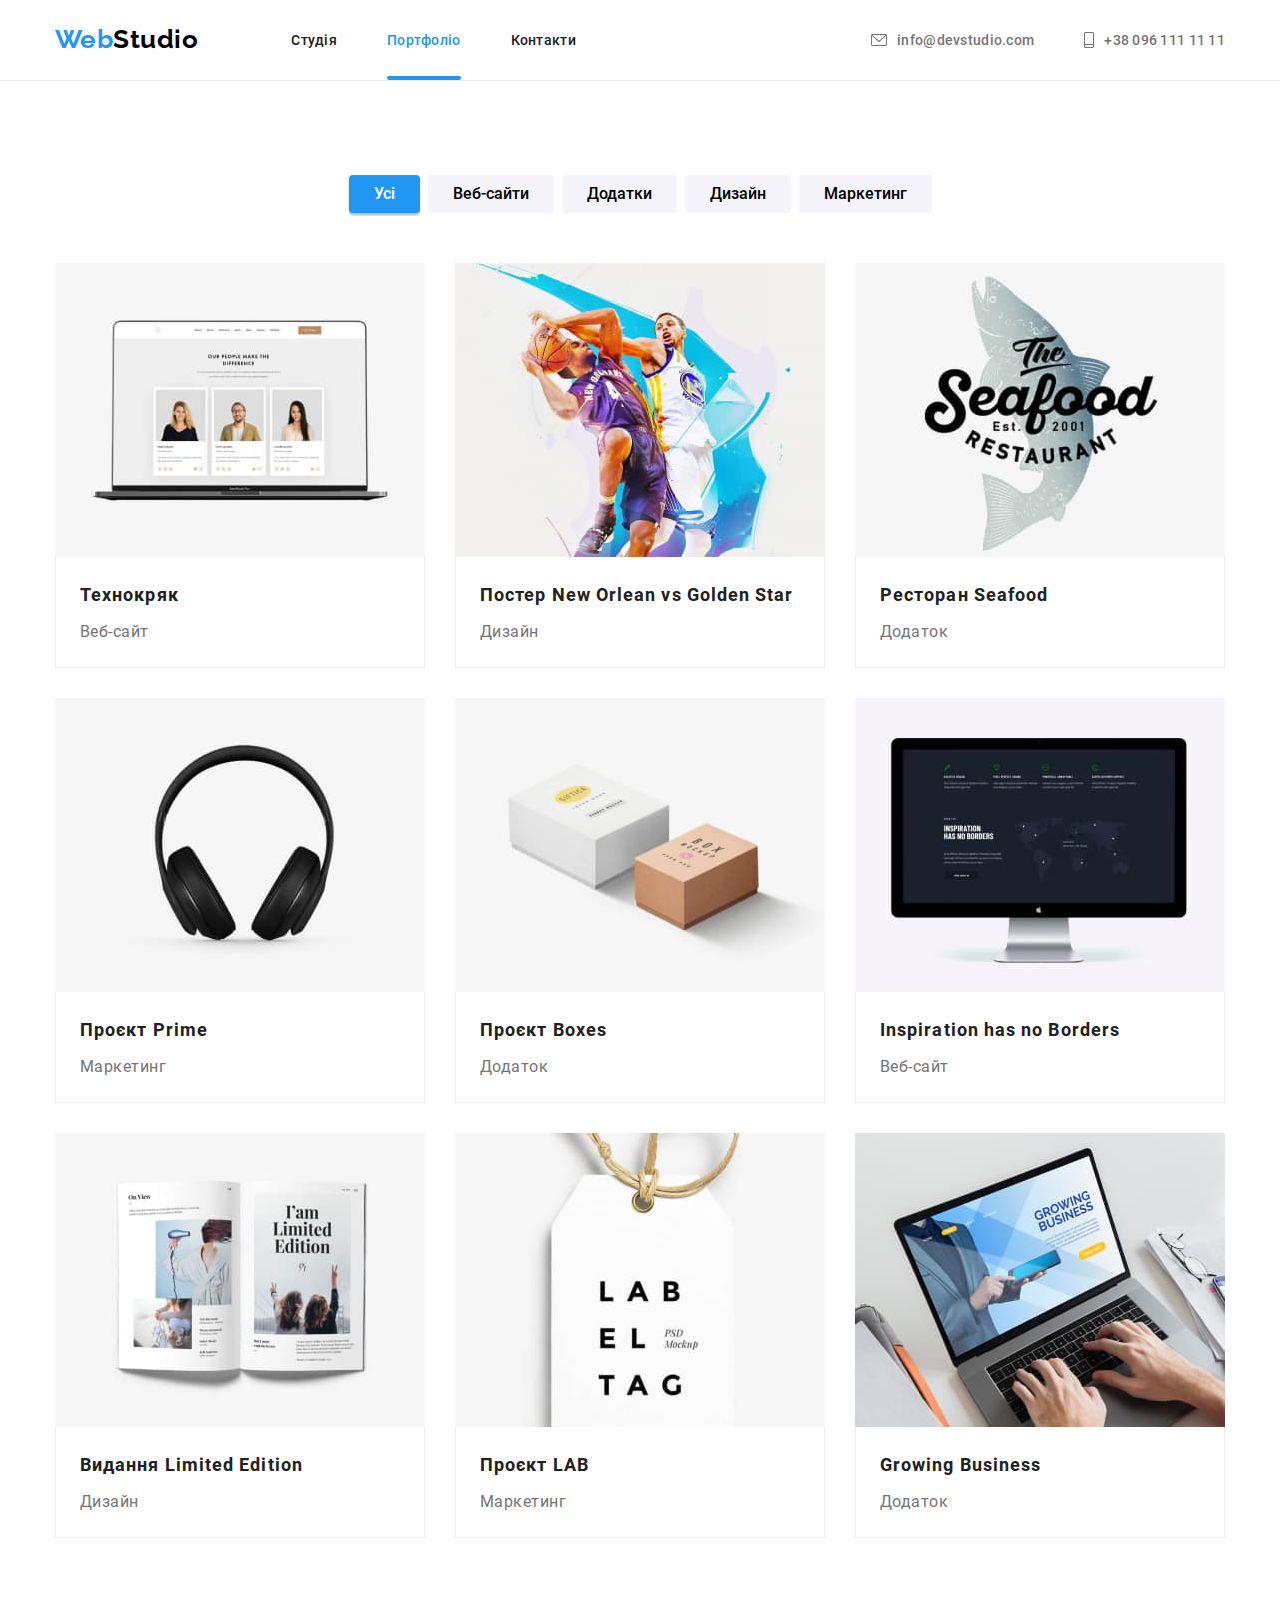
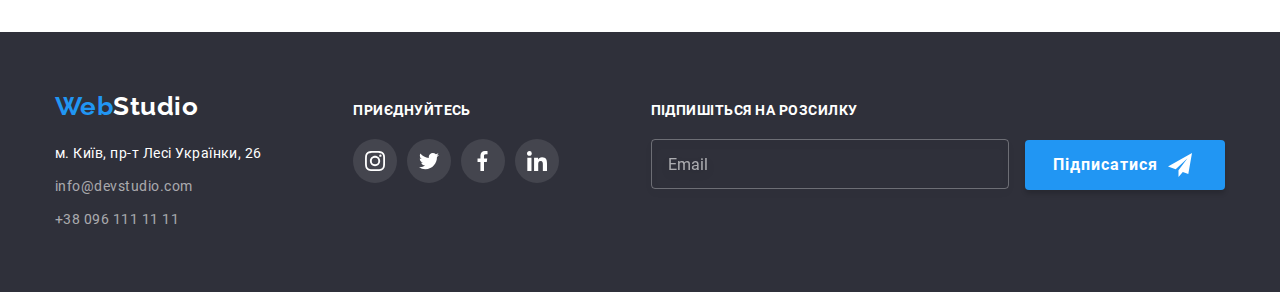
==== commit af789f85: "added local fonts" ====
--- a/portfolio.html
+++ b/portfolio.html
@@ -4,18 +4,7 @@
     <meta charset="UTF-8" />
     <meta http-equiv="X-UA-Compatible" content="IE=edge" />
     <meta name="viewport" content="width=device-width, initial-scale=1.0" />
-    <link
-      rel="stylesheet"
-      href="https://cdnjs.cloudflare.com/ajax/libs/modern-normalize/1.1.0/modern-normalize.min.css"
-      integrity="sha512-wpPYUAdjBVSE4KJnH1VR1HeZfpl1ub8YT/NKx4PuQ5NmX2tKuGu6U/JRp5y+Y8XG2tV+wKQpNHVUX03MfMFn9Q=="
-      crossorigin="anonymous"
-      referrerpolicy="no-referrer" />
     <link rel="stylesheet" href="./css/main.min.css" />
-    <link rel="preconnect" href="https://fonts.googleapis.com" />
-    <link rel="preconnect" href="https://fonts.gstatic.com" crossorigin />
-    <link
-      href="https://fonts.googleapis.com/css2?family=Raleway:wght@700&family=Roboto:wght@400;500;700;900&display=swap"
-      rel="stylesheet" />
     <title>Портфоліо Студія веб розробки WebStudio</title>
   </head>
 
--- a/css/main.min.css
+++ b/css/main.min.css
@@ -1 +1 @@
-/*! modern-normalize v1.1.0 | MIT License | https://github.com/sindresorhus/modern-normalize */*,::after,::before{-webkit-box-sizing:border-box;box-sizing:border-box}html{-moz-tab-size:4;-o-tab-size:4;tab-size:4}html{line-height:1.15;-webkit-text-size-adjust:100%}body{margin:0}body{font-family:system-ui,-apple-system,"Segoe UI",Roboto,Helvetica,Arial,sans-serif,"Apple Color Emoji","Segoe UI Emoji"}hr{height:0;color:inherit}abbr[title]{-webkit-text-decoration:underline dotted;text-decoration:underline dotted}b,strong{font-weight:bolder}code,kbd,pre,samp{font-family:ui-monospace,SFMono-Regular,Consolas,"Liberation Mono",Menlo,monospace;font-size:1em}small{font-size:80%}sub,sup{font-size:75%;line-height:0;position:relative;vertical-align:baseline}sub{bottom:-0.25em}sup{top:-0.5em}table{text-indent:0;border-color:inherit}button,input,optgroup,select,textarea{font-family:inherit;font-size:100%;line-height:1.15;margin:0}button,select{text-transform:none}[type=button],[type=reset],[type=submit],button{-webkit-appearance:button}::-moz-focus-inner{border-style:none;padding:0}:-moz-focusring{outline:1px dotted ButtonText}:-moz-ui-invalid{box-shadow:none}legend{padding:0}progress{vertical-align:baseline}::-webkit-inner-spin-button,::-webkit-outer-spin-button{height:auto}[type=search]{-webkit-appearance:textfield;outline-offset:-2px}::-webkit-search-decoration{-webkit-appearance:none}::-webkit-file-upload-button{-webkit-appearance:button;font:inherit}summary{display:list-item}:root{--color-white: #fff;--color-white-opacity-1: rgba(255, 255, 255, 0.1);--color-black: #000;--color-black-opacity-1: rgba(0, 0, 0, 0.1);--color-black-opacity-2: rgba(0, 0, 0, 0.2);--color-dark-overlay-1: rgba(47, 48, 58, 0.8);--color-brand-1: #2196f3;--color-brand-opacity: rgba(33, 150, 243, 0.9);--color-brand-2: var(--color-black);--color-font-1: #212121;--color-font-2: #757575;--color-font-3-c: var(--color-white);--color-font-4-t: rgba(255, 255, 255, 0.6);--color-site-1: #2f303a;--color-site-2: #f5f4fa;--color-site-3: #eee;--color-site-gray-1: #ececec;--color-site-gray-2: #afb1b8;--color-site-gray-3: rgba(33, 33, 33, 0.2);--color-site-gray-4: rgba(117, 117, 117, 0.5);--color-btn-active: #188ce8;--container-width: 1200px;--container-padding-h: 15px;--items: 1;--indent: 30px;--diametr-social-link: 44px;--transition-duration: 250ms;--transition-timing-function: cubic-bezier(0.4, 0, 0.2, 1)}.portfolio__link,.clients__link,.footer__link,.social__link,.logo,.contacts-navigation__link,.main-navigation__link{text-decoration:none;color:currentColor}.filters,.portfolio__list,.clients__list,.team__list,.projects__list,.features__list,.footer__list,.social,.contacts-navigation__list,.main-navigation__list{margin:0;padding-left:0;list-style-type:none}.filters__button,.modal__cloze-button,.main-button{padding:0;font-family:inherit;cursor:pointer}.contacts-navigation__list,.main-navigation__list{display:-webkit-box;display:-ms-flexbox;display:flex;gap:50px;-webkit-box-align:center;-ms-flex-align:center;align-items:center}.contacts-navigation__link,.main-navigation__link{padding:32px 0;font-weight:500;font-size:14px;letter-spacing:.02em;-webkit-transition:color var(--transition-duration) var(--transition-timing-function);transition:color var(--transition-duration) var(--transition-timing-function)}.contacts-navigation__link:focus,.main-navigation__link:focus,.contacts-navigation__link:hover,.main-navigation__link:hover{color:var(--color-brand-1)}h1,h2,h3,h4,p{margin:0}img{display:block;max-width:100%;height:auto}.link{text-decoration:none;color:inherit}.list{margin:0;padding-left:0;list-style-type:none}.visually-hidden:not(:focus):not(:active){position:absolute;width:1px;height:1px;margin:-1px;border:0;padding:0;white-space:nowrap;-webkit-clip-path:inset(100%);clip-path:inset(100%);clip:rect(0 0 0 0);overflow:hidden}.page{color:var(--color-font-1);font-family:"Roboto",sans-serif;letter-spacing:.03em}.card-set{display:-webkit-box;display:-ms-flexbox;display:flex;-ms-flex-wrap:wrap;flex-wrap:wrap;gap:var(--indent)}.card-set__item{-ms-flex-preferred-size:calc((100% - var(--indent)*(var(--items) - 1))/var(--items));flex-basis:calc((100% - var(--indent)*(var(--items) - 1))/var(--items))}.container{max-width:var(--container-width);width:100%;padding-left:var(--container-padding-h);padding-right:var(--container-padding-h);margin:0 auto}.section{padding:94px 0}.section--padding-off{padding:0}.section--padding-top-off{padding-top:0}.section--padding-bottom-off{padding-bottom:0}.section--background-grey{background-color:var(--color-site-2)}.section__title{font-weight:700;font-size:36px;line-height:1.17;text-align:center;margin-bottom:50px}.section__hero{max-width:1600px;min-height:600px;margin:auto}.logo{font-family:"Raleway",sans-serif;font-weight:700;font-size:26px}.logo__first-word{color:var(--color-brand-1)}.logo__second-word{color:var(--color-brand-2)}.logo--theme-dark>.logo__second-word{color:var(--color-font-3-c)}.main-button{min-width:200px;padding-top:10px;padding-bottom:10px;border:0;border-radius:4px;color:var(--color-font-3-c);-webkit-box-shadow:0px 4px 4px rgba(0,0,0,.15);box-shadow:0px 4px 4px rgba(0,0,0,.15);background-color:var(--color-brand-1)}.main-button--icon{display:-webkit-inline-box;display:-ms-inline-flexbox;display:inline-flex;-webkit-box-align:center;-ms-flex-align:center;align-items:center;gap:10px;padding-left:28px;padding-right:28px}.main-button__text{font-weight:700;font-size:16px;line-height:1.88;text-align:center;letter-spacing:.06em}.main-button--icon>.main-button__icon{fill:currentColor}.social{display:-webkit-box;display:-ms-flexbox;display:flex;-webkit-box-align:center;-ms-flex-align:center;align-items:center;-webkit-box-pack:justify;-ms-flex-pack:justify;justify-content:space-between;gap:10px}.social__item{width:var(--diametr-social-link);height:var(--diametr-social-link);border-radius:50%}.social__link{display:-webkit-box;display:-ms-flexbox;display:flex;-webkit-box-pack:center;-ms-flex-pack:center;justify-content:center;-webkit-box-align:center;-ms-flex-align:center;align-items:center;width:100%;height:100%;border-radius:inherit;color:var(--color-site-gray-2);background-color:rgba(0,0,0,0);-webkit-transition:color var(--transition-duration) var(--transition-timing-function),background-color var(--transition-duration) var(--transition-timing-function);transition:color var(--transition-duration) var(--transition-timing-function),background-color var(--transition-duration) var(--transition-timing-function)}.social__link:hover,.social__link:focus{background-color:var(--color-brand-1);color:var(--color-white)}.social__link--theme-dark{color:var(--color-white);background-color:var(--color-white-opacity-1)}.social__icon{fill:currentColor}.header{border-bottom:1px solid var(--color-site-gray-1)}.header__container{display:-webkit-box;display:-ms-flexbox;display:flex;-webkit-box-pack:justify;-ms-flex-pack:justify;justify-content:space-between}.main-navigation{display:-webkit-box;display:-ms-flexbox;display:flex;-webkit-box-align:center;-ms-flex-align:center;align-items:center}.main-navigation__logo{margin-right:93px}.main-navigation__link{display:inline-block}.main-navigation__link--current{position:relative;color:var(--color-brand-1)}.main-navigation__link--current::after{content:"";display:block;position:absolute;bottom:0;left:0;height:4px;width:100%;border-radius:2px;background-color:var(--color-brand-1)}.contacts-navigation__link{display:-webkit-box;display:-ms-flexbox;display:flex;-webkit-box-align:center;-ms-flex-align:center;align-items:center;-webkit-box-pack:justify;-ms-flex-pack:justify;justify-content:space-between;gap:10px;color:var(--color-font-2)}.contacts-navigation__icon{fill:currentColor}.footer{padding-top:60px;padding-bottom:60px;background-color:var(--color-site-1)}.footer__container{display:-webkit-box;display:-ms-flexbox;display:flex;-webkit-box-align:baseline;-ms-flex-align:baseline;align-items:baseline;-webkit-box-pack:justify;-ms-flex-pack:justify;justify-content:space-between}.footer__heading{margin-bottom:20px;font-weight:700;font-size:14px;line-height:1.14;text-transform:uppercase;color:var(--color-white)}.footer__address{font-style:normal;margin-top:20px}.footer__list{display:-webkit-box;display:-ms-flexbox;display:flex;-webkit-box-orient:vertical;-webkit-box-direction:normal;-ms-flex-direction:column;flex-direction:column;-webkit-box-align:start;-ms-flex-align:start;align-items:flex-start;-webkit-box-pack:justify;-ms-flex-pack:justify;justify-content:space-between;gap:9px}.footer__link{font-size:14px;line-height:1.71;-webkit-transition:color var(--transition-duration) var(--transition-timing-function);transition:color var(--transition-duration) var(--transition-timing-function)}.footer__link--color-contrast{color:var(--color-font-3-c)}.footer__link--color-trasparent{color:var(--color-font-4-t)}.subscription__input{display:inline-block;width:358px;height:50px;margin-right:12px;padding:15px 16px;background-color:rgba(0,0,0,0);border:1px solid rgba(255,255,255,.3);-webkit-filter:drop-shadow(0px 4px 4px rgba(0, 0, 0, 0.15));filter:drop-shadow(0px 4px 4px rgba(0, 0, 0, 0.15));border-radius:4px;font-size:16px;line-height:1.25;color:var(--color-font-4-t)}.subscription__input::-webkit-input-placeholder{font-size:16px;line-height:1.25;color:var(--color-font-4-t)}.subscription__input::-moz-placeholder{font-size:16px;line-height:1.25;color:var(--color-font-4-t)}.subscription__input:-ms-input-placeholder{font-size:16px;line-height:1.25;color:var(--color-font-4-t)}.subscription__input::-ms-input-placeholder{font-size:16px;line-height:1.25;color:var(--color-font-4-t)}.subscription__input::placeholder{font-size:16px;line-height:1.25;color:var(--color-font-4-t)}.hero{padding:200px 0;background-image:-webkit-gradient(linear, left top, left bottom, from(rgba(47, 48, 58, 0.4)), to(rgba(47, 48, 58, 0.4))),url(../images/home/hero-bg.jpg);background-image:linear-gradient(rgba(47, 48, 58, 0.4), rgba(47, 48, 58, 0.4)),url(../images/home/hero-bg.jpg);background-color:var(--color-site-1)}.hero__container{display:-webkit-box;display:-ms-flexbox;display:flex;-webkit-box-orient:vertical;-webkit-box-direction:normal;-ms-flex-direction:column;flex-direction:column;-webkit-box-pack:justify;-ms-flex-pack:justify;justify-content:space-between;-webkit-box-align:center;-ms-flex-align:center;align-items:center;gap:30px}.hero__title{max-width:696px;font-weight:900;font-size:44px;line-height:1.36;letter-spacing:.06em;text-transform:uppercase;text-align:center;color:var(--color-font-3-c)}.hero__button{padding-left:32px;padding-right:32px}.hero__button:active{background-color:var(--color-btn-active)}.features__item{--items: 4}.features__icon{display:-webkit-box;display:-ms-flexbox;display:flex;-webkit-box-pack:center;-ms-flex-pack:center;justify-content:center;-webkit-box-align:center;-ms-flex-align:center;align-items:center;height:120px;margin-bottom:30px;border-radius:4px;background-color:var(--color-site-2)}.features__heading{font-weight:700;font-size:14px;text-transform:uppercase;margin-bottom:10px}.features__text{font-size:14px;line-height:1.71;color:var(--color-font-2)}.projects__item{--items: 3;position:relative}.projects__label{position:absolute;left:0;bottom:0;height:70px;width:100%;padding:27px 0;background-color:var(--color-dark-overlay-1)}.projects__heading{font-weight:700;font-size:14px;line-height:1.14;text-align:center;text-transform:uppercase;color:var(--color-font-3-c)}.team__item{--items: 4;background-color:var(--color-white);-webkit-box-shadow:0px 1px 3px rgba(0,0,0,.12),0px 1px 1px rgba(0,0,0,.14),0px 2px 1px rgba(0,0,0,.2);box-shadow:0px 1px 3px rgba(0,0,0,.12),0px 1px 1px rgba(0,0,0,.14),0px 2px 1px rgba(0,0,0,.2);border-radius:0 0 4px 4px}.team__text{padding:30px 32px}.team__heading{margin-bottom:10px;font-weight:500;font-size:16px;text-align:center}.team__desc{margin-bottom:16px;font-size:16px;text-align:center;color:var(--color-font-2)}.clients__item{--items: 6}.clients__link{display:-webkit-box;display:-ms-flexbox;display:flex;-webkit-box-pack:center;-ms-flex-pack:center;justify-content:center;-webkit-box-align:center;-ms-flex-align:center;align-items:center;height:92px;border:1px solid var(--color-site-gray-2);border-radius:4px;color:var(--color-site-gray-2);-webkit-transition:color var(--transition-duration) var(--transition-timing-function),border-color var(--transition-duration) var(--transition-timing-function);transition:color var(--transition-duration) var(--transition-timing-function),border-color var(--transition-duration) var(--transition-timing-function)}.clients__link:hover,.clients__link:focus{border-color:var(--color-brand-1);color:var(--color-brand-1)}.clients__icon{fill:currentColor}.backdrop{position:fixed;left:0;top:0;bottom:0;right:0;background-color:var(--color-black-opacity-2);-webkit-transition:visibility var(--transition-duration) var(--transition-timing-function),opacity var(--transition-duration) var(--transition-timing-function);transition:visibility var(--transition-duration) var(--transition-timing-function),opacity var(--transition-duration) var(--transition-timing-function)}.backdrop--hidden{visibility:hidden;opacity:0;pointer-events:none}.backdrop__modal{position:absolute;top:50%;left:50%}.modal{width:528px;min-height:581px;padding:40px;background-color:var(--color-white);-webkit-box-shadow:0px 1px 3px rgba(0,0,0,.12),0px 1px 1px rgba(0,0,0,.14),0px 2px 1px rgba(0,0,0,.2);box-shadow:0px 1px 3px rgba(0,0,0,.12),0px 1px 1px rgba(0,0,0,.14),0px 2px 1px rgba(0,0,0,.2);border-radius:4px;opacity:1;-webkit-transform:translate(-50%, -50%) scale(1);transform:translate(-50%, -50%) scale(1);-webkit-transition:opacity var(--transition-duration) var(--transition-timing-function),-webkit-transform var(--transition-duration) var(--transition-timing-function);transition:opacity var(--transition-duration) var(--transition-timing-function),-webkit-transform var(--transition-duration) var(--transition-timing-function);transition:transform var(--transition-duration) var(--transition-timing-function),opacity var(--transition-duration) var(--transition-timing-function);transition:transform var(--transition-duration) var(--transition-timing-function),opacity var(--transition-duration) var(--transition-timing-function),-webkit-transform var(--transition-duration) var(--transition-timing-function)}.backdrop--hidden .modal{opacity:0;-webkit-transform:translate(-50%, -50%) scale(0.3);transform:translate(-50%, -50%) scale(0.3);-webkit-transition:opacity var(--transition-duration) var(--transition-timing-function),-webkit-transform var(--transition-duration) var(--transition-timing-function);transition:opacity var(--transition-duration) var(--transition-timing-function),-webkit-transform var(--transition-duration) var(--transition-timing-function);transition:transform var(--transition-duration) var(--transition-timing-function),opacity var(--transition-duration) var(--transition-timing-function);transition:transform var(--transition-duration) var(--transition-timing-function),opacity var(--transition-duration) var(--transition-timing-function),-webkit-transform var(--transition-duration) var(--transition-timing-function)}.modal__cloze-button{display:-webkit-box;display:-ms-flexbox;display:flex;-webkit-box-pack:center;-ms-flex-pack:center;justify-content:center;-webkit-box-align:center;-ms-flex-align:center;align-items:center;position:absolute;top:8px;right:8px;width:30px;height:30px;border-radius:50%;border:1px solid var(--color-black-opacity-1);background-color:inherit;color:var(--color-black);-webkit-transition:color var(--transition-duration) var(--transition-timing-function);transition:color var(--transition-duration) var(--transition-timing-function)}.modal__cloze-button:hover,.modal__cloze-button:focus{color:var(--color-brand-1)}.modal__cloze-icon{fill:currentColor}.modal__heading{margin-bottom:12px;font-weight:700;font-size:20px;line-height:1.15;text-align:center}.form__label{display:block;margin-bottom:4px;font-size:12px;line-height:1.17;letter-spacing:.01em;color:var(--color-font-2)}.form__input-wrap{position:relative;margin-bottom:10px}.form__input{width:100%;height:40px;padding:11px 12px 11px 42px;border:1px solid var(--color-site-gray-3);border-radius:4px;outline:rgba(0,0,0,0);-webkit-transition:border-color var(--transition-duration) var(--transition-timing-function);transition:border-color var(--transition-duration) var(--transition-timing-function)}.form__input:focus{border-color:var(--color-brand-1)}.form__input:focus+.form__icon{fill:var(--color-brand-1)}.form__icon{position:absolute;left:12px;top:50%;-webkit-transform:translateY(-50%);transform:translateY(-50%);fill:currentColor;-webkit-transition:fill var(--transition-duration) var(--transition-timing-function);transition:fill var(--transition-duration) var(--transition-timing-function);pointer-events:none}.form__comment{width:100%;height:120px;padding:12px 16px;margin-bottom:20px;border:1px solid var(--color-site-gray-3);border-radius:4px;outline:none;resize:none}.form__comment:focus{border-color:var(--color-brand-1)}.form__comment::-webkit-input-placeholder{margin-bottom:20px;font-size:12px;line-height:14px;letter-spacing:.01em;color:var(--color-site-gray-4)}.form__comment::-moz-placeholder{margin-bottom:20px;font-size:12px;line-height:14px;letter-spacing:.01em;color:var(--color-site-gray-4)}.form__comment:-ms-input-placeholder{margin-bottom:20px;font-size:12px;line-height:14px;letter-spacing:.01em;color:var(--color-site-gray-4)}.form__comment::-ms-input-placeholder{margin-bottom:20px;font-size:12px;line-height:14px;letter-spacing:.01em;color:var(--color-site-gray-4)}.form__comment::placeholder{margin-bottom:20px;font-size:12px;line-height:14px;letter-spacing:.01em;color:var(--color-site-gray-4)}.form__checkbox-label{display:-webkit-box;display:-ms-flexbox;display:flex;-webkit-box-align:center;-ms-flex-align:center;align-items:center;-webkit-box-pack:center;-ms-flex-pack:center;justify-content:center;margin-bottom:30px;font-size:14px;line-height:1.71;color:var(--color-font-2)}.form__checkbox{-webkit-appearance:none;-moz-appearance:none;appearance:none;--webkit-appearance: none}.form__checkbox:checked+.form__checkbox-icon{border-color:var(--color-brand-1);background-color:var(--color-brand-1);border-width:1px}.form__checkbox:focus-visible+.form__checkbox-icon,.form__checkbox:checked:focus-visible+.form__checkbox-icon{-webkit-box-shadow:0 0 6px var(--color-brand-opacity);box-shadow:0 0 6px var(--color-brand-opacity)}.form__checkbox-icon{margin-right:8px;fill:var(--color-white);border:2px solid var(--color-font-1);border-radius:2px;outline:none;-webkit-transition:border-color var(--transition-duration) var(--transition-timing-function),background-color var(--transition-duration) var(--transition-timing-function),border-width var(--transition-duration) var(--transition-timing-function),-webkit-box-shadow var(--transition-duration) var(--transition-timing-function);transition:border-color var(--transition-duration) var(--transition-timing-function),background-color var(--transition-duration) var(--transition-timing-function),border-width var(--transition-duration) var(--transition-timing-function),-webkit-box-shadow var(--transition-duration) var(--transition-timing-function);transition:border-color var(--transition-duration) var(--transition-timing-function),background-color var(--transition-duration) var(--transition-timing-function),box-shadow var(--transition-duration) var(--transition-timing-function),border-width var(--transition-duration) var(--transition-timing-function);transition:border-color var(--transition-duration) var(--transition-timing-function),background-color var(--transition-duration) var(--transition-timing-function),box-shadow var(--transition-duration) var(--transition-timing-function),border-width var(--transition-duration) var(--transition-timing-function),-webkit-box-shadow var(--transition-duration) var(--transition-timing-function)}.form__checkbox-text{margin-right:.3em}.form__checkbox-link{color:var(--color-brand-1)}.form__submit{display:block;margin:auto}.portfolio__filters{margin-bottom:50px}.portfolio__item{--items: 3}.portfolio__link{display:block;-webkit-transition:-webkit-box-shadow var(--transition-duration) var(--transition-timing-function);transition:-webkit-box-shadow var(--transition-duration) var(--transition-timing-function);transition:box-shadow var(--transition-duration) var(--transition-timing-function);transition:box-shadow var(--transition-duration) var(--transition-timing-function), -webkit-box-shadow var(--transition-duration) var(--transition-timing-function)}.portfolio__link:focus,.portfolio__link:hover{-webkit-box-shadow:0px 1px 1px rgba(0,0,0,.12),0px 4px 4px rgba(0,0,0,.06),1px 4px 6px rgba(0,0,0,.16);box-shadow:0px 1px 1px rgba(0,0,0,.12),0px 4px 4px rgba(0,0,0,.06),1px 4px 6px rgba(0,0,0,.16)}.portfolio__link:focus .portfolio__overlay-card,.portfolio__link:hover .portfolio__overlay-card{-webkit-transform:translateY(-100%);transform:translateY(-100%)}.portfolio__text{padding:20px 24px;border:1px solid var(--color-site-3);border-top:none}.portfolio__heading{font-weight:700;font-size:18px;line-height:2;letter-spacing:.06em;margin-bottom:4px}.portfolio__desc{font-size:16px;line-height:1.88;color:var(--color-font-2)}.portfolio__overlay-wrap{position:relative;overflow:hidden}.portfolio__overlay-card{display:-webkit-box;display:-ms-flexbox;display:flex;-webkit-box-pack:center;-ms-flex-pack:center;justify-content:center;-webkit-box-align:center;-ms-flex-align:center;align-items:center;position:absolute;left:0;top:100%;width:100%;height:100%;padding:0 24px;background-color:var(--color-brand-opacity);-webkit-transition:-webkit-transform var(--transition-duration) var(--transition-timing-function);transition:-webkit-transform var(--transition-duration) var(--transition-timing-function);transition:transform var(--transition-duration) var(--transition-timing-function);transition:transform var(--transition-duration) var(--transition-timing-function), -webkit-transform var(--transition-duration) var(--transition-timing-function)}.portfolio__overlay-text{font-size:18px;line-height:1.56;color:var(--color-font-3-c)}.filters{display:-webkit-box;display:-ms-flexbox;display:flex;-webkit-box-pack:center;-ms-flex-pack:center;justify-content:center;gap:8px}.filters__button{font-weight:500;font-size:16px;line-height:1.62;text-align:center;padding:6px 25px;border:none;border-radius:4px;background-color:var(--color-site-2);-webkit-transition:color var(--transition-duration) var(--transition-timing-function),background-color var(--transition-duration) var(--transition-timing-function),-webkit-box-shadow var(--transition-duration) var(--transition-timing-function);transition:color var(--transition-duration) var(--transition-timing-function),background-color var(--transition-duration) var(--transition-timing-function),-webkit-box-shadow var(--transition-duration) var(--transition-timing-function);transition:color var(--transition-duration) var(--transition-timing-function),background-color var(--transition-duration) var(--transition-timing-function),box-shadow var(--transition-duration) var(--transition-timing-function);transition:color var(--transition-duration) var(--transition-timing-function),background-color var(--transition-duration) var(--transition-timing-function),box-shadow var(--transition-duration) var(--transition-timing-function),-webkit-box-shadow var(--transition-duration) var(--transition-timing-function)}.filters__button--active,.filters__button:focus,.filters__button:hover{background-color:var(--color-brand-1);color:var(--color-font-3-c);-webkit-box-shadow:0px 3px 1px rgba(0,0,0,.1),0px 1px 2px rgba(0,0,0,.08),0px 2px 2px rgba(0,0,0,.12);box-shadow:0px 3px 1px rgba(0,0,0,.1),0px 1px 2px rgba(0,0,0,.08),0px 2px 2px rgba(0,0,0,.12)}/*# sourceMappingURL=main.min.css.map */+/*! modern-normalize v1.1.0 | MIT License | https://github.com/sindresorhus/modern-normalize */*,::after,::before{-webkit-box-sizing:border-box;box-sizing:border-box}html{-moz-tab-size:4;-o-tab-size:4;tab-size:4}html{line-height:1.15;-webkit-text-size-adjust:100%}body{margin:0}body{font-family:system-ui,-apple-system,"Segoe UI",Roboto,Helvetica,Arial,sans-serif,"Apple Color Emoji","Segoe UI Emoji"}hr{height:0;color:inherit}abbr[title]{-webkit-text-decoration:underline dotted;text-decoration:underline dotted}b,strong{font-weight:bolder}code,kbd,pre,samp{font-family:ui-monospace,SFMono-Regular,Consolas,"Liberation Mono",Menlo,monospace;font-size:1em}small{font-size:80%}sub,sup{font-size:75%;line-height:0;position:relative;vertical-align:baseline}sub{bottom:-0.25em}sup{top:-0.5em}table{text-indent:0;border-color:inherit}button,input,optgroup,select,textarea{font-family:inherit;font-size:100%;line-height:1.15;margin:0}button,select{text-transform:none}[type=button],[type=reset],[type=submit],button{-webkit-appearance:button}::-moz-focus-inner{border-style:none;padding:0}:-moz-focusring{outline:1px dotted ButtonText}:-moz-ui-invalid{box-shadow:none}legend{padding:0}progress{vertical-align:baseline}::-webkit-inner-spin-button,::-webkit-outer-spin-button{height:auto}[type=search]{-webkit-appearance:textfield;outline-offset:-2px}::-webkit-search-decoration{-webkit-appearance:none}::-webkit-file-upload-button{-webkit-appearance:button;font:inherit}summary{display:list-item}:root{--color-white: #fff;--color-white-opacity-1: rgba(255, 255, 255, 0.1);--color-black: #000;--color-black-opacity-1: rgba(0, 0, 0, 0.1);--color-black-opacity-2: rgba(0, 0, 0, 0.2);--color-dark-overlay-1: rgba(47, 48, 58, 0.8);--color-brand-1: #2196f3;--color-brand-opacity: rgba(33, 150, 243, 0.9);--color-brand-2: var(--color-black);--color-font-1: #212121;--color-font-2: #757575;--color-font-3-c: var(--color-white);--color-font-4-t: rgba(255, 255, 255, 0.6);--color-site-1: #2f303a;--color-site-2: #f5f4fa;--color-site-3: #eee;--color-site-gray-1: #ececec;--color-site-gray-2: #afb1b8;--color-site-gray-3: rgba(33, 33, 33, 0.2);--color-site-gray-4: rgba(117, 117, 117, 0.5);--color-btn-active: #188ce8;--container-width: 1200px;--container-padding-h: 15px;--items: 1;--indent: 30px;--diametr-social-link: 44px;--transition-duration: 250ms;--transition-timing-function: cubic-bezier(0.4, 0, 0.2, 1)}.portfolio__link,.clients__link,.footer__link,.social__link,.logo,.contacts-navigation__link,.main-navigation__link{text-decoration:none;color:currentColor}.filters,.portfolio__list,.clients__list,.team__list,.projects__list,.features__list,.footer__list,.social,.contacts-navigation__list,.main-navigation__list{margin:0;padding-left:0;list-style-type:none}.filters__button,.modal__cloze-button,.main-button{padding:0;font-family:inherit;cursor:pointer}.contacts-navigation__list,.main-navigation__list{display:-webkit-box;display:-ms-flexbox;display:flex;gap:50px;-webkit-box-align:center;-ms-flex-align:center;align-items:center}.contacts-navigation__link,.main-navigation__link{padding:32px 0;font-weight:500;font-size:14px;letter-spacing:.02em;-webkit-transition:color var(--transition-duration) var(--transition-timing-function);transition:color var(--transition-duration) var(--transition-timing-function)}.contacts-navigation__link:focus,.main-navigation__link:focus,.contacts-navigation__link:hover,.main-navigation__link:hover{color:var(--color-brand-1)}h1,h2,h3,h4,p{margin:0}img{display:block;max-width:100%;height:auto}.link{text-decoration:none;color:inherit}.list{margin:0;padding-left:0;list-style-type:none}.visually-hidden:not(:focus):not(:active){position:absolute;width:1px;height:1px;margin:-1px;border:0;padding:0;white-space:nowrap;-webkit-clip-path:inset(100%);clip-path:inset(100%);clip:rect(0 0 0 0);overflow:hidden}@font-face{font-family:"Roboto";font-style:normal;font-weight:400;font-display:swap;src:local("Roboto Regular"),url("../../fonts/roboto-v30-latin_cyrillic-regular.woff2") format("woff2"),url("../../fonts/roboto-v30-latin_cyrillic-regular.woff") format("woff")}@font-face{font-family:"Roboto";font-style:normal;font-weight:500;font-display:swap;src:local("Roboto Medium"),url("../../fonts/roboto-v30-latin_cyrillic-500.woff2") format("woff2"),url("../../fonts/roboto-v30-latin_cyrillic-500.woff") format("woff")}@font-face{font-family:"Roboto";font-style:normal;font-weight:700;font-display:swap;src:local("Roboto Bold"),url("../../fonts/roboto-v30-latin_cyrillic-700.woff2") format("woff2"),url("../../fonts/roboto-v30-latin_cyrillic-700.woff") format("woff")}@font-face{font-family:"Raleway";font-style:normal;font-weight:700;font-display:swap;src:local("Raleway Bold"),url("../../fonts/raleway-v28-latin-700.woff2") format("woff2"),url("../../fonts/raleway-v28-latin-700.woff") format("woff")}.page{color:var(--color-font-1);font-family:"Roboto",sans-serif;letter-spacing:.03em}.card-set{display:-webkit-box;display:-ms-flexbox;display:flex;-ms-flex-wrap:wrap;flex-wrap:wrap;gap:var(--indent)}.card-set__item{-ms-flex-preferred-size:calc((100% - var(--indent)*(var(--items) - 1))/var(--items));flex-basis:calc((100% - var(--indent)*(var(--items) - 1))/var(--items))}.container{max-width:var(--container-width);width:100%;padding-left:var(--container-padding-h);padding-right:var(--container-padding-h);margin:0 auto}.section{padding:94px 0}.section--padding-off{padding:0}.section--padding-top-off{padding-top:0}.section--padding-bottom-off{padding-bottom:0}.section--background-grey{background-color:var(--color-site-2)}.section__title{font-weight:700;font-size:36px;line-height:1.17;text-align:center;margin-bottom:50px}.section__hero{max-width:1600px;min-height:600px;margin:auto}.logo{font-family:"Raleway",sans-serif;font-weight:700;font-size:26px}.logo__first-word{color:var(--color-brand-1)}.logo__second-word{color:var(--color-brand-2)}.logo--theme-dark>.logo__second-word{color:var(--color-font-3-c)}.main-button{min-width:200px;padding-top:10px;padding-bottom:10px;border:0;border-radius:4px;color:var(--color-font-3-c);-webkit-box-shadow:0px 4px 4px rgba(0,0,0,.15);box-shadow:0px 4px 4px rgba(0,0,0,.15);background-color:var(--color-brand-1)}.main-button--icon{display:-webkit-inline-box;display:-ms-inline-flexbox;display:inline-flex;-webkit-box-align:center;-ms-flex-align:center;align-items:center;gap:10px;padding-left:28px;padding-right:28px}.main-button__text{font-weight:700;font-size:16px;line-height:1.88;text-align:center;letter-spacing:.06em}.main-button--icon>.main-button__icon{fill:currentColor}.social{display:-webkit-box;display:-ms-flexbox;display:flex;-webkit-box-align:center;-ms-flex-align:center;align-items:center;-webkit-box-pack:justify;-ms-flex-pack:justify;justify-content:space-between;gap:10px}.social__item{width:var(--diametr-social-link);height:var(--diametr-social-link);border-radius:50%}.social__link{display:-webkit-box;display:-ms-flexbox;display:flex;-webkit-box-pack:center;-ms-flex-pack:center;justify-content:center;-webkit-box-align:center;-ms-flex-align:center;align-items:center;width:100%;height:100%;border-radius:inherit;color:var(--color-site-gray-2);background-color:rgba(0,0,0,0);-webkit-transition:color var(--transition-duration) var(--transition-timing-function),background-color var(--transition-duration) var(--transition-timing-function);transition:color var(--transition-duration) var(--transition-timing-function),background-color var(--transition-duration) var(--transition-timing-function)}.social__link:hover,.social__link:focus{background-color:var(--color-brand-1);color:var(--color-white)}.social__link--theme-dark{color:var(--color-white);background-color:var(--color-white-opacity-1)}.social__icon{fill:currentColor}.header{border-bottom:1px solid var(--color-site-gray-1)}.header__container{display:-webkit-box;display:-ms-flexbox;display:flex;-webkit-box-pack:justify;-ms-flex-pack:justify;justify-content:space-between}.main-navigation{display:-webkit-box;display:-ms-flexbox;display:flex;-webkit-box-align:center;-ms-flex-align:center;align-items:center}.main-navigation__logo{margin-right:93px}.main-navigation__link{display:inline-block}.main-navigation__link--current{position:relative;color:var(--color-brand-1)}.main-navigation__link--current::after{content:"";display:block;position:absolute;bottom:0;left:0;height:4px;width:100%;border-radius:2px;background-color:var(--color-brand-1)}.contacts-navigation__link{display:-webkit-box;display:-ms-flexbox;display:flex;-webkit-box-align:center;-ms-flex-align:center;align-items:center;-webkit-box-pack:justify;-ms-flex-pack:justify;justify-content:space-between;gap:10px;color:var(--color-font-2)}.contacts-navigation__icon{fill:currentColor}.footer{padding-top:60px;padding-bottom:60px;background-color:var(--color-site-1)}.footer__container{display:-webkit-box;display:-ms-flexbox;display:flex;-webkit-box-align:baseline;-ms-flex-align:baseline;align-items:baseline;-webkit-box-pack:justify;-ms-flex-pack:justify;justify-content:space-between}.footer__heading{margin-bottom:20px;font-weight:700;font-size:14px;line-height:1.14;text-transform:uppercase;color:var(--color-white)}.footer__address{font-style:normal;margin-top:20px}.footer__list{display:-webkit-box;display:-ms-flexbox;display:flex;-webkit-box-orient:vertical;-webkit-box-direction:normal;-ms-flex-direction:column;flex-direction:column;-webkit-box-align:start;-ms-flex-align:start;align-items:flex-start;-webkit-box-pack:justify;-ms-flex-pack:justify;justify-content:space-between;gap:9px}.footer__link{font-size:14px;line-height:1.71;-webkit-transition:color var(--transition-duration) var(--transition-timing-function);transition:color var(--transition-duration) var(--transition-timing-function)}.footer__link--color-contrast{color:var(--color-font-3-c)}.footer__link--color-trasparent{color:var(--color-font-4-t)}.subscription__input{display:inline-block;width:358px;height:50px;margin-right:12px;padding:15px 16px;background-color:rgba(0,0,0,0);border:1px solid rgba(255,255,255,.3);-webkit-filter:drop-shadow(0px 4px 4px rgba(0, 0, 0, 0.15));filter:drop-shadow(0px 4px 4px rgba(0, 0, 0, 0.15));border-radius:4px;font-size:16px;line-height:1.25;color:var(--color-font-4-t)}.subscription__input::-webkit-input-placeholder{font-size:16px;line-height:1.25;color:var(--color-font-4-t)}.subscription__input::-moz-placeholder{font-size:16px;line-height:1.25;color:var(--color-font-4-t)}.subscription__input:-ms-input-placeholder{font-size:16px;line-height:1.25;color:var(--color-font-4-t)}.subscription__input::-ms-input-placeholder{font-size:16px;line-height:1.25;color:var(--color-font-4-t)}.subscription__input::placeholder{font-size:16px;line-height:1.25;color:var(--color-font-4-t)}.hero{padding:200px 0;background-image:-webkit-gradient(linear, left top, left bottom, from(rgba(47, 48, 58, 0.4)), to(rgba(47, 48, 58, 0.4))),url(../images/home/hero-bg.jpg);background-image:linear-gradient(rgba(47, 48, 58, 0.4), rgba(47, 48, 58, 0.4)),url(../images/home/hero-bg.jpg);background-color:var(--color-site-1)}.hero__container{display:-webkit-box;display:-ms-flexbox;display:flex;-webkit-box-orient:vertical;-webkit-box-direction:normal;-ms-flex-direction:column;flex-direction:column;-webkit-box-pack:justify;-ms-flex-pack:justify;justify-content:space-between;-webkit-box-align:center;-ms-flex-align:center;align-items:center;gap:30px}.hero__title{max-width:696px;font-weight:900;font-size:44px;line-height:1.36;letter-spacing:.06em;text-transform:uppercase;text-align:center;color:var(--color-font-3-c)}.hero__button{padding-left:32px;padding-right:32px}.hero__button:active{background-color:var(--color-btn-active)}.features__item{--items: 4}.features__icon{display:-webkit-box;display:-ms-flexbox;display:flex;-webkit-box-pack:center;-ms-flex-pack:center;justify-content:center;-webkit-box-align:center;-ms-flex-align:center;align-items:center;height:120px;margin-bottom:30px;border-radius:4px;background-color:var(--color-site-2)}.features__heading{font-weight:700;font-size:14px;text-transform:uppercase;margin-bottom:10px}.features__text{font-size:14px;line-height:1.71;color:var(--color-font-2)}.projects__item{--items: 3;position:relative}.projects__label{position:absolute;left:0;bottom:0;height:70px;width:100%;padding:27px 0;background-color:var(--color-dark-overlay-1)}.projects__heading{font-weight:700;font-size:14px;line-height:1.14;text-align:center;text-transform:uppercase;color:var(--color-font-3-c)}.team__item{--items: 4;background-color:var(--color-white);-webkit-box-shadow:0px 1px 3px rgba(0,0,0,.12),0px 1px 1px rgba(0,0,0,.14),0px 2px 1px rgba(0,0,0,.2);box-shadow:0px 1px 3px rgba(0,0,0,.12),0px 1px 1px rgba(0,0,0,.14),0px 2px 1px rgba(0,0,0,.2);border-radius:0 0 4px 4px}.team__text{padding:30px 32px}.team__heading{margin-bottom:10px;font-weight:500;font-size:16px;text-align:center}.team__desc{margin-bottom:16px;font-size:16px;text-align:center;color:var(--color-font-2)}.clients__item{--items: 6}.clients__link{display:-webkit-box;display:-ms-flexbox;display:flex;-webkit-box-pack:center;-ms-flex-pack:center;justify-content:center;-webkit-box-align:center;-ms-flex-align:center;align-items:center;height:92px;border:1px solid var(--color-site-gray-2);border-radius:4px;color:var(--color-site-gray-2);-webkit-transition:color var(--transition-duration) var(--transition-timing-function),border-color var(--transition-duration) var(--transition-timing-function);transition:color var(--transition-duration) var(--transition-timing-function),border-color var(--transition-duration) var(--transition-timing-function)}.clients__link:hover,.clients__link:focus{border-color:var(--color-brand-1);color:var(--color-brand-1)}.clients__icon{fill:currentColor}.backdrop{position:fixed;left:0;top:0;bottom:0;right:0;background-color:var(--color-black-opacity-2);-webkit-transition:visibility var(--transition-duration) var(--transition-timing-function),opacity var(--transition-duration) var(--transition-timing-function);transition:visibility var(--transition-duration) var(--transition-timing-function),opacity var(--transition-duration) var(--transition-timing-function)}.backdrop--hidden{visibility:hidden;opacity:0;pointer-events:none}.backdrop__modal{position:absolute;top:50%;left:50%}.modal{width:528px;min-height:581px;padding:40px;background-color:var(--color-white);-webkit-box-shadow:0px 1px 3px rgba(0,0,0,.12),0px 1px 1px rgba(0,0,0,.14),0px 2px 1px rgba(0,0,0,.2);box-shadow:0px 1px 3px rgba(0,0,0,.12),0px 1px 1px rgba(0,0,0,.14),0px 2px 1px rgba(0,0,0,.2);border-radius:4px;opacity:1;-webkit-transform:translate(-50%, -50%) scale(1);transform:translate(-50%, -50%) scale(1);-webkit-transition:opacity var(--transition-duration) var(--transition-timing-function),-webkit-transform var(--transition-duration) var(--transition-timing-function);transition:opacity var(--transition-duration) var(--transition-timing-function),-webkit-transform var(--transition-duration) var(--transition-timing-function);transition:transform var(--transition-duration) var(--transition-timing-function),opacity var(--transition-duration) var(--transition-timing-function);transition:transform var(--transition-duration) var(--transition-timing-function),opacity var(--transition-duration) var(--transition-timing-function),-webkit-transform var(--transition-duration) var(--transition-timing-function)}.backdrop--hidden .modal{opacity:0;-webkit-transform:translate(-50%, -50%) scale(0.3);transform:translate(-50%, -50%) scale(0.3);-webkit-transition:opacity var(--transition-duration) var(--transition-timing-function),-webkit-transform var(--transition-duration) var(--transition-timing-function);transition:opacity var(--transition-duration) var(--transition-timing-function),-webkit-transform var(--transition-duration) var(--transition-timing-function);transition:transform var(--transition-duration) var(--transition-timing-function),opacity var(--transition-duration) var(--transition-timing-function);transition:transform var(--transition-duration) var(--transition-timing-function),opacity var(--transition-duration) var(--transition-timing-function),-webkit-transform var(--transition-duration) var(--transition-timing-function)}.modal__cloze-button{display:-webkit-box;display:-ms-flexbox;display:flex;-webkit-box-pack:center;-ms-flex-pack:center;justify-content:center;-webkit-box-align:center;-ms-flex-align:center;align-items:center;position:absolute;top:8px;right:8px;width:30px;height:30px;border-radius:50%;border:1px solid var(--color-black-opacity-1);background-color:inherit;color:var(--color-black);-webkit-transition:color var(--transition-duration) var(--transition-timing-function);transition:color var(--transition-duration) var(--transition-timing-function)}.modal__cloze-button:hover,.modal__cloze-button:focus{color:var(--color-brand-1)}.modal__cloze-icon{fill:currentColor}.modal__heading{margin-bottom:12px;font-weight:700;font-size:20px;line-height:1.15;text-align:center}.form__label{display:block;margin-bottom:4px;font-size:12px;line-height:1.17;letter-spacing:.01em;color:var(--color-font-2)}.form__input-wrap{position:relative;margin-bottom:10px}.form__input{width:100%;height:40px;padding:11px 12px 11px 42px;border:1px solid var(--color-site-gray-3);border-radius:4px;outline:rgba(0,0,0,0);-webkit-transition:border-color var(--transition-duration) var(--transition-timing-function);transition:border-color var(--transition-duration) var(--transition-timing-function)}.form__input:focus{border-color:var(--color-brand-1)}.form__input:focus+.form__icon{fill:var(--color-brand-1)}.form__icon{position:absolute;left:12px;top:50%;-webkit-transform:translateY(-50%);transform:translateY(-50%);fill:currentColor;-webkit-transition:fill var(--transition-duration) var(--transition-timing-function);transition:fill var(--transition-duration) var(--transition-timing-function);pointer-events:none}.form__comment{width:100%;height:120px;padding:12px 16px;margin-bottom:20px;border:1px solid var(--color-site-gray-3);border-radius:4px;outline:none;resize:none}.form__comment:focus{border-color:var(--color-brand-1)}.form__comment::-webkit-input-placeholder{margin-bottom:20px;font-size:12px;line-height:14px;letter-spacing:.01em;color:var(--color-site-gray-4)}.form__comment::-moz-placeholder{margin-bottom:20px;font-size:12px;line-height:14px;letter-spacing:.01em;color:var(--color-site-gray-4)}.form__comment:-ms-input-placeholder{margin-bottom:20px;font-size:12px;line-height:14px;letter-spacing:.01em;color:var(--color-site-gray-4)}.form__comment::-ms-input-placeholder{margin-bottom:20px;font-size:12px;line-height:14px;letter-spacing:.01em;color:var(--color-site-gray-4)}.form__comment::placeholder{margin-bottom:20px;font-size:12px;line-height:14px;letter-spacing:.01em;color:var(--color-site-gray-4)}.form__checkbox-label{display:-webkit-box;display:-ms-flexbox;display:flex;-webkit-box-align:center;-ms-flex-align:center;align-items:center;-webkit-box-pack:center;-ms-flex-pack:center;justify-content:center;margin-bottom:30px;font-size:14px;line-height:1.71;color:var(--color-font-2)}.form__checkbox{-webkit-appearance:none;-moz-appearance:none;appearance:none;--webkit-appearance: none}.form__checkbox:checked+.form__checkbox-icon{border-color:var(--color-brand-1);background-color:var(--color-brand-1);border-width:1px}.form__checkbox:focus-visible+.form__checkbox-icon,.form__checkbox:checked:focus-visible+.form__checkbox-icon{-webkit-box-shadow:0 0 6px var(--color-brand-opacity);box-shadow:0 0 6px var(--color-brand-opacity)}.form__checkbox-icon{margin-right:8px;fill:var(--color-white);border:2px solid var(--color-font-1);border-radius:2px;outline:none;-webkit-transition:border-color var(--transition-duration) var(--transition-timing-function),background-color var(--transition-duration) var(--transition-timing-function),border-width var(--transition-duration) var(--transition-timing-function),-webkit-box-shadow var(--transition-duration) var(--transition-timing-function);transition:border-color var(--transition-duration) var(--transition-timing-function),background-color var(--transition-duration) var(--transition-timing-function),border-width var(--transition-duration) var(--transition-timing-function),-webkit-box-shadow var(--transition-duration) var(--transition-timing-function);transition:border-color var(--transition-duration) var(--transition-timing-function),background-color var(--transition-duration) var(--transition-timing-function),box-shadow var(--transition-duration) var(--transition-timing-function),border-width var(--transition-duration) var(--transition-timing-function);transition:border-color var(--transition-duration) var(--transition-timing-function),background-color var(--transition-duration) var(--transition-timing-function),box-shadow var(--transition-duration) var(--transition-timing-function),border-width var(--transition-duration) var(--transition-timing-function),-webkit-box-shadow var(--transition-duration) var(--transition-timing-function)}.form__checkbox-text{margin-right:.3em}.form__checkbox-link{color:var(--color-brand-1)}.form__submit{display:block;margin:auto}.portfolio__filters{margin-bottom:50px}.portfolio__item{--items: 3}.portfolio__link{display:block;-webkit-transition:-webkit-box-shadow var(--transition-duration) var(--transition-timing-function);transition:-webkit-box-shadow var(--transition-duration) var(--transition-timing-function);transition:box-shadow var(--transition-duration) var(--transition-timing-function);transition:box-shadow var(--transition-duration) var(--transition-timing-function), -webkit-box-shadow var(--transition-duration) var(--transition-timing-function)}.portfolio__link:focus,.portfolio__link:hover{-webkit-box-shadow:0px 1px 1px rgba(0,0,0,.12),0px 4px 4px rgba(0,0,0,.06),1px 4px 6px rgba(0,0,0,.16);box-shadow:0px 1px 1px rgba(0,0,0,.12),0px 4px 4px rgba(0,0,0,.06),1px 4px 6px rgba(0,0,0,.16)}.portfolio__link:focus .portfolio__overlay-card,.portfolio__link:hover .portfolio__overlay-card{-webkit-transform:translateY(-100%);transform:translateY(-100%)}.portfolio__text{padding:20px 24px;border:1px solid var(--color-site-3);border-top:none}.portfolio__heading{font-weight:700;font-size:18px;line-height:2;letter-spacing:.06em;margin-bottom:4px}.portfolio__desc{font-size:16px;line-height:1.88;color:var(--color-font-2)}.portfolio__overlay-wrap{position:relative;overflow:hidden}.portfolio__overlay-card{display:-webkit-box;display:-ms-flexbox;display:flex;-webkit-box-pack:center;-ms-flex-pack:center;justify-content:center;-webkit-box-align:center;-ms-flex-align:center;align-items:center;position:absolute;left:0;top:100%;width:100%;height:100%;padding:0 24px;background-color:var(--color-brand-opacity);-webkit-transition:-webkit-transform var(--transition-duration) var(--transition-timing-function);transition:-webkit-transform var(--transition-duration) var(--transition-timing-function);transition:transform var(--transition-duration) var(--transition-timing-function);transition:transform var(--transition-duration) var(--transition-timing-function), -webkit-transform var(--transition-duration) var(--transition-timing-function)}.portfolio__overlay-text{font-size:18px;line-height:1.56;color:var(--color-font-3-c)}.filters{display:-webkit-box;display:-ms-flexbox;display:flex;-webkit-box-pack:center;-ms-flex-pack:center;justify-content:center;gap:8px}.filters__button{font-weight:500;font-size:16px;line-height:1.62;text-align:center;padding:6px 25px;border:none;border-radius:4px;background-color:var(--color-site-2);-webkit-transition:color var(--transition-duration) var(--transition-timing-function),background-color var(--transition-duration) var(--transition-timing-function),-webkit-box-shadow var(--transition-duration) var(--transition-timing-function);transition:color var(--transition-duration) var(--transition-timing-function),background-color var(--transition-duration) var(--transition-timing-function),-webkit-box-shadow var(--transition-duration) var(--transition-timing-function);transition:color var(--transition-duration) var(--transition-timing-function),background-color var(--transition-duration) var(--transition-timing-function),box-shadow var(--transition-duration) var(--transition-timing-function);transition:color var(--transition-duration) var(--transition-timing-function),background-color var(--transition-duration) var(--transition-timing-function),box-shadow var(--transition-duration) var(--transition-timing-function),-webkit-box-shadow var(--transition-duration) var(--transition-timing-function)}.filters__button--active,.filters__button:focus,.filters__button:hover{background-color:var(--color-brand-1);color:var(--color-font-3-c);-webkit-box-shadow:0px 3px 1px rgba(0,0,0,.1),0px 1px 2px rgba(0,0,0,.08),0px 2px 2px rgba(0,0,0,.12);box-shadow:0px 3px 1px rgba(0,0,0,.1),0px 1px 2px rgba(0,0,0,.08),0px 2px 2px rgba(0,0,0,.12)}/*# sourceMappingURL=main.min.css.map */